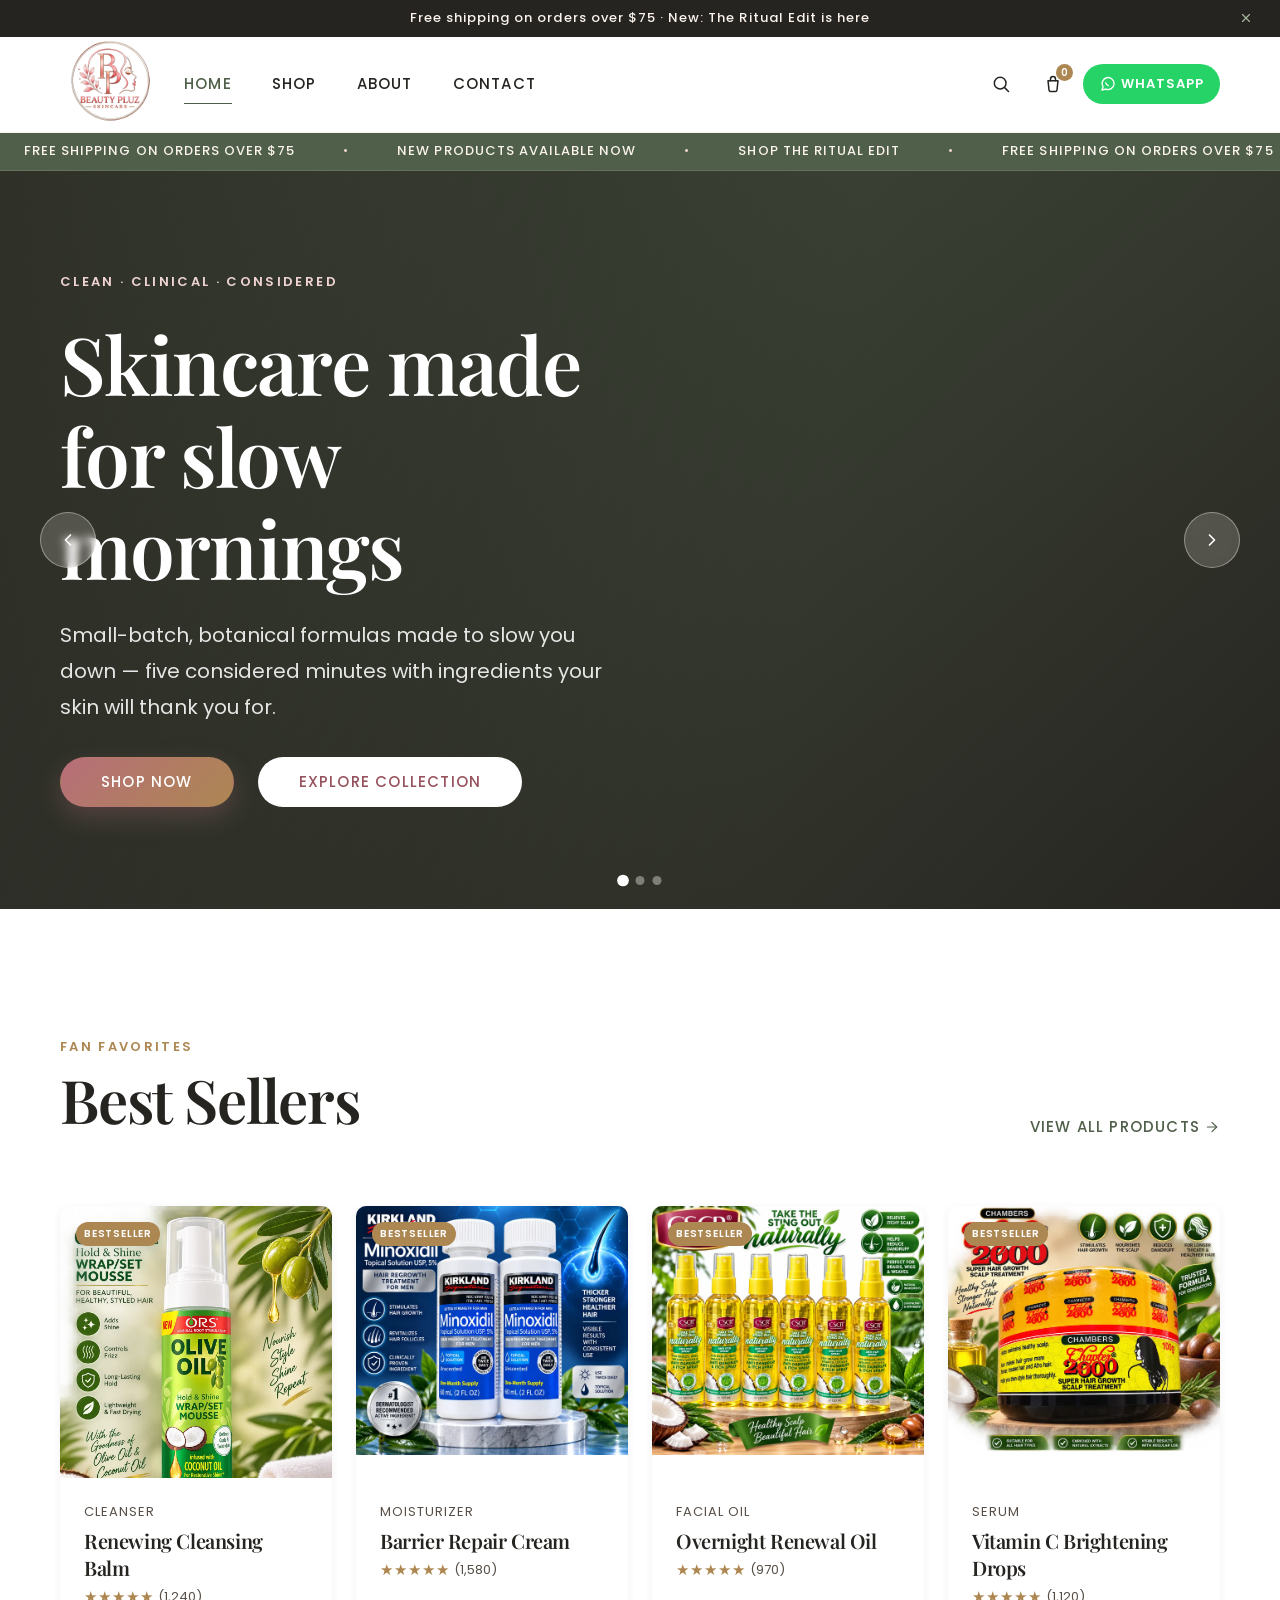
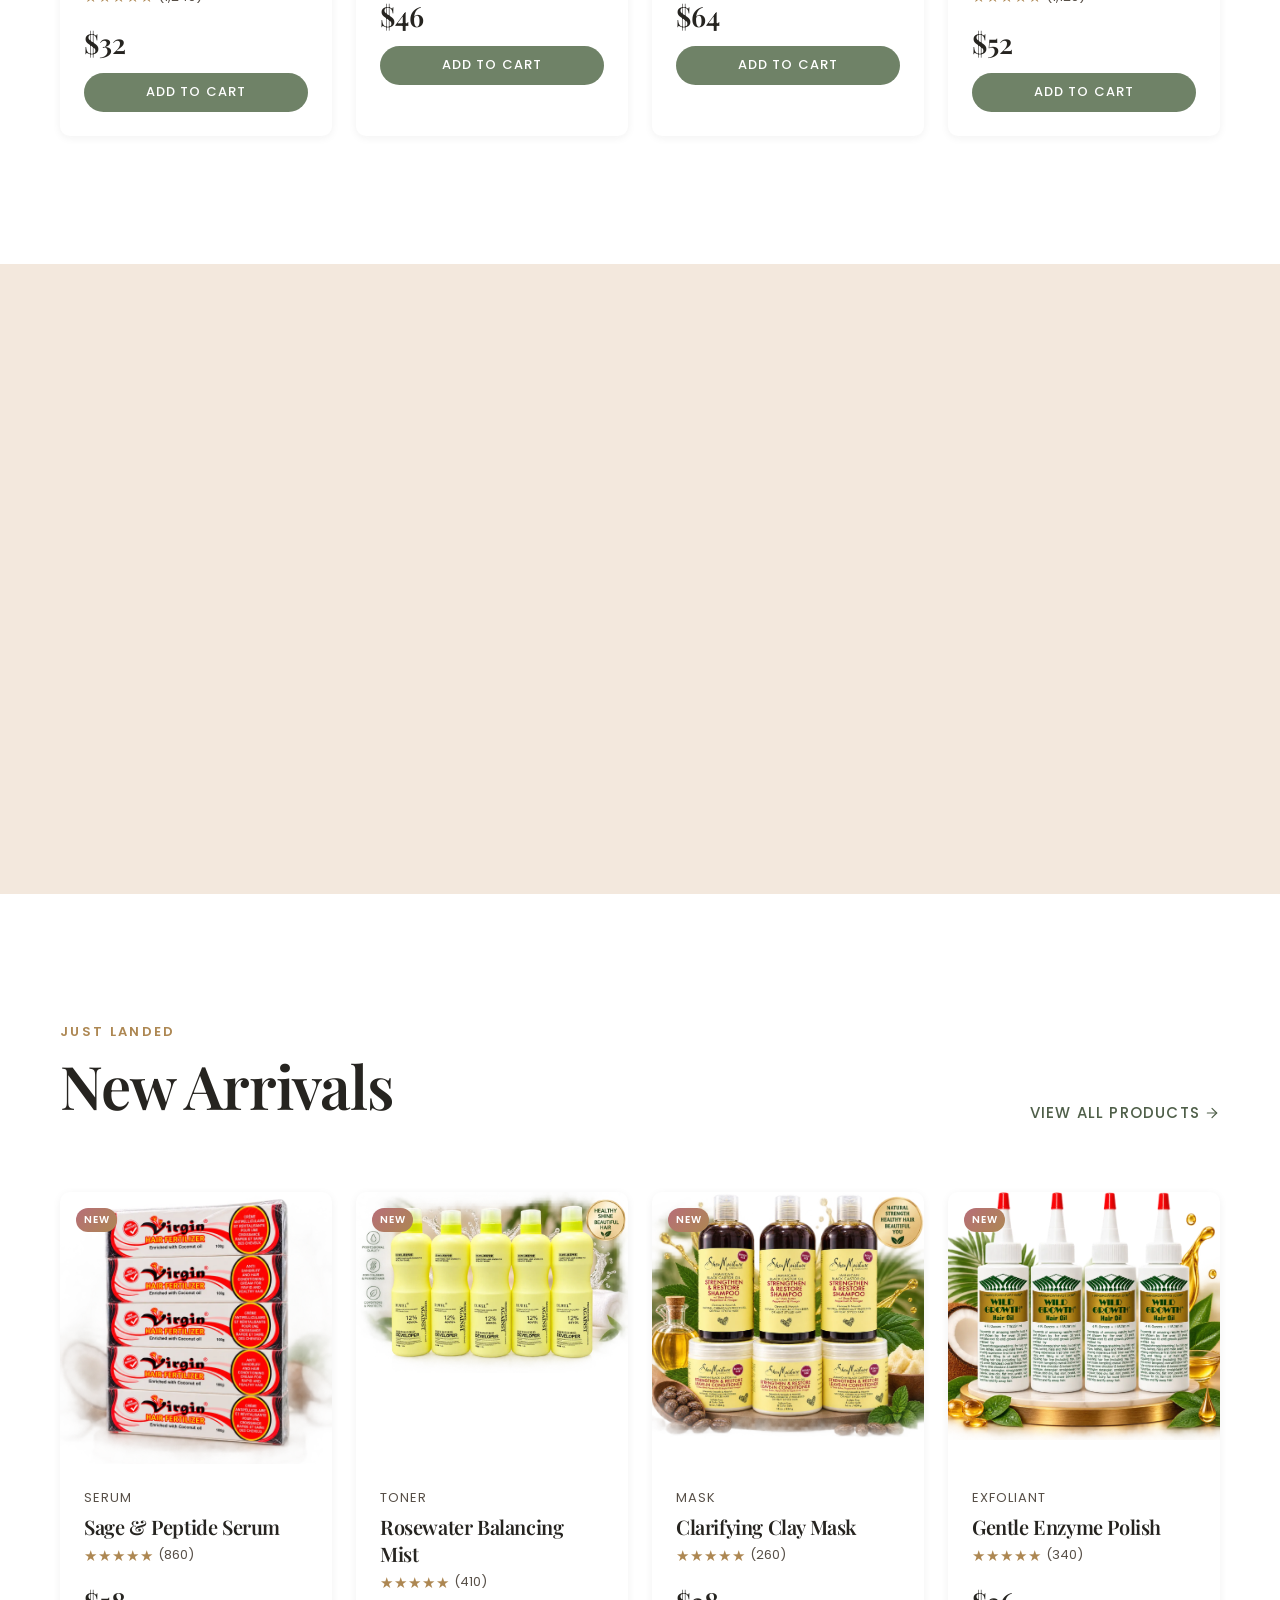
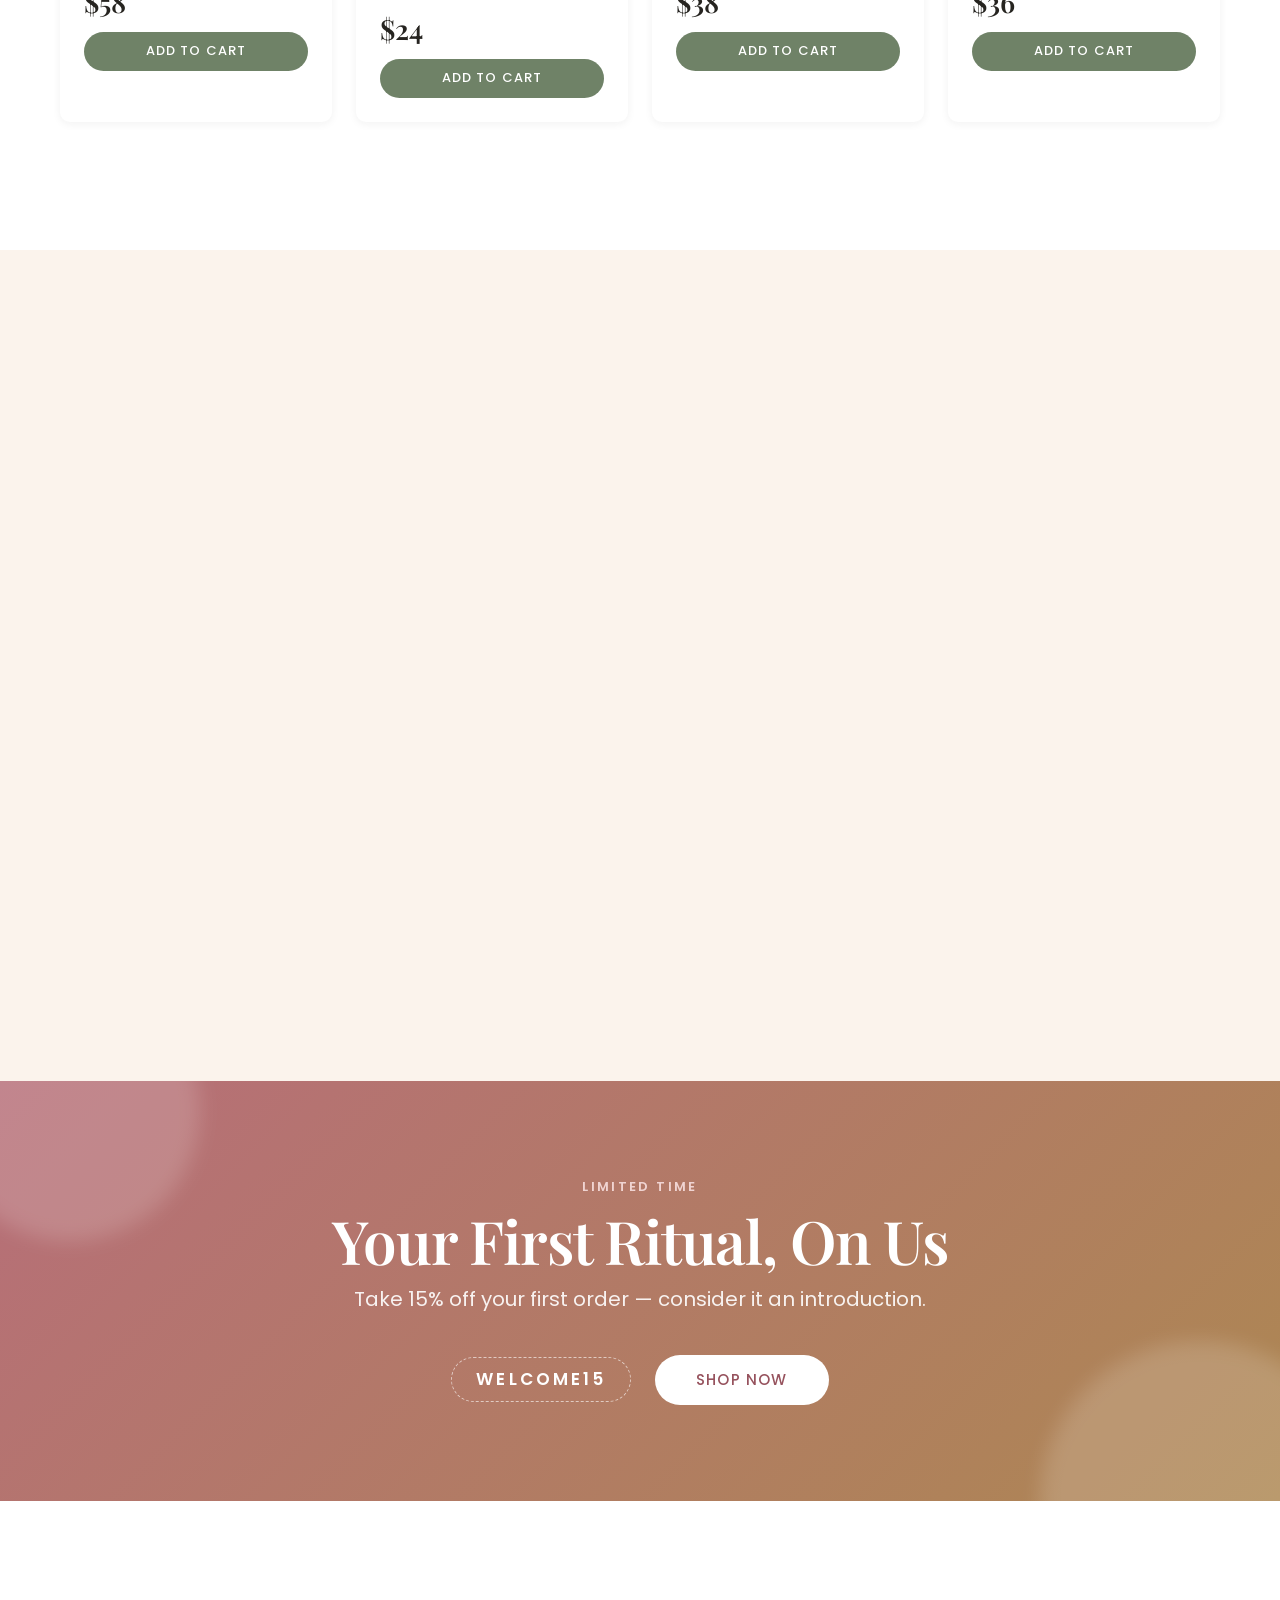
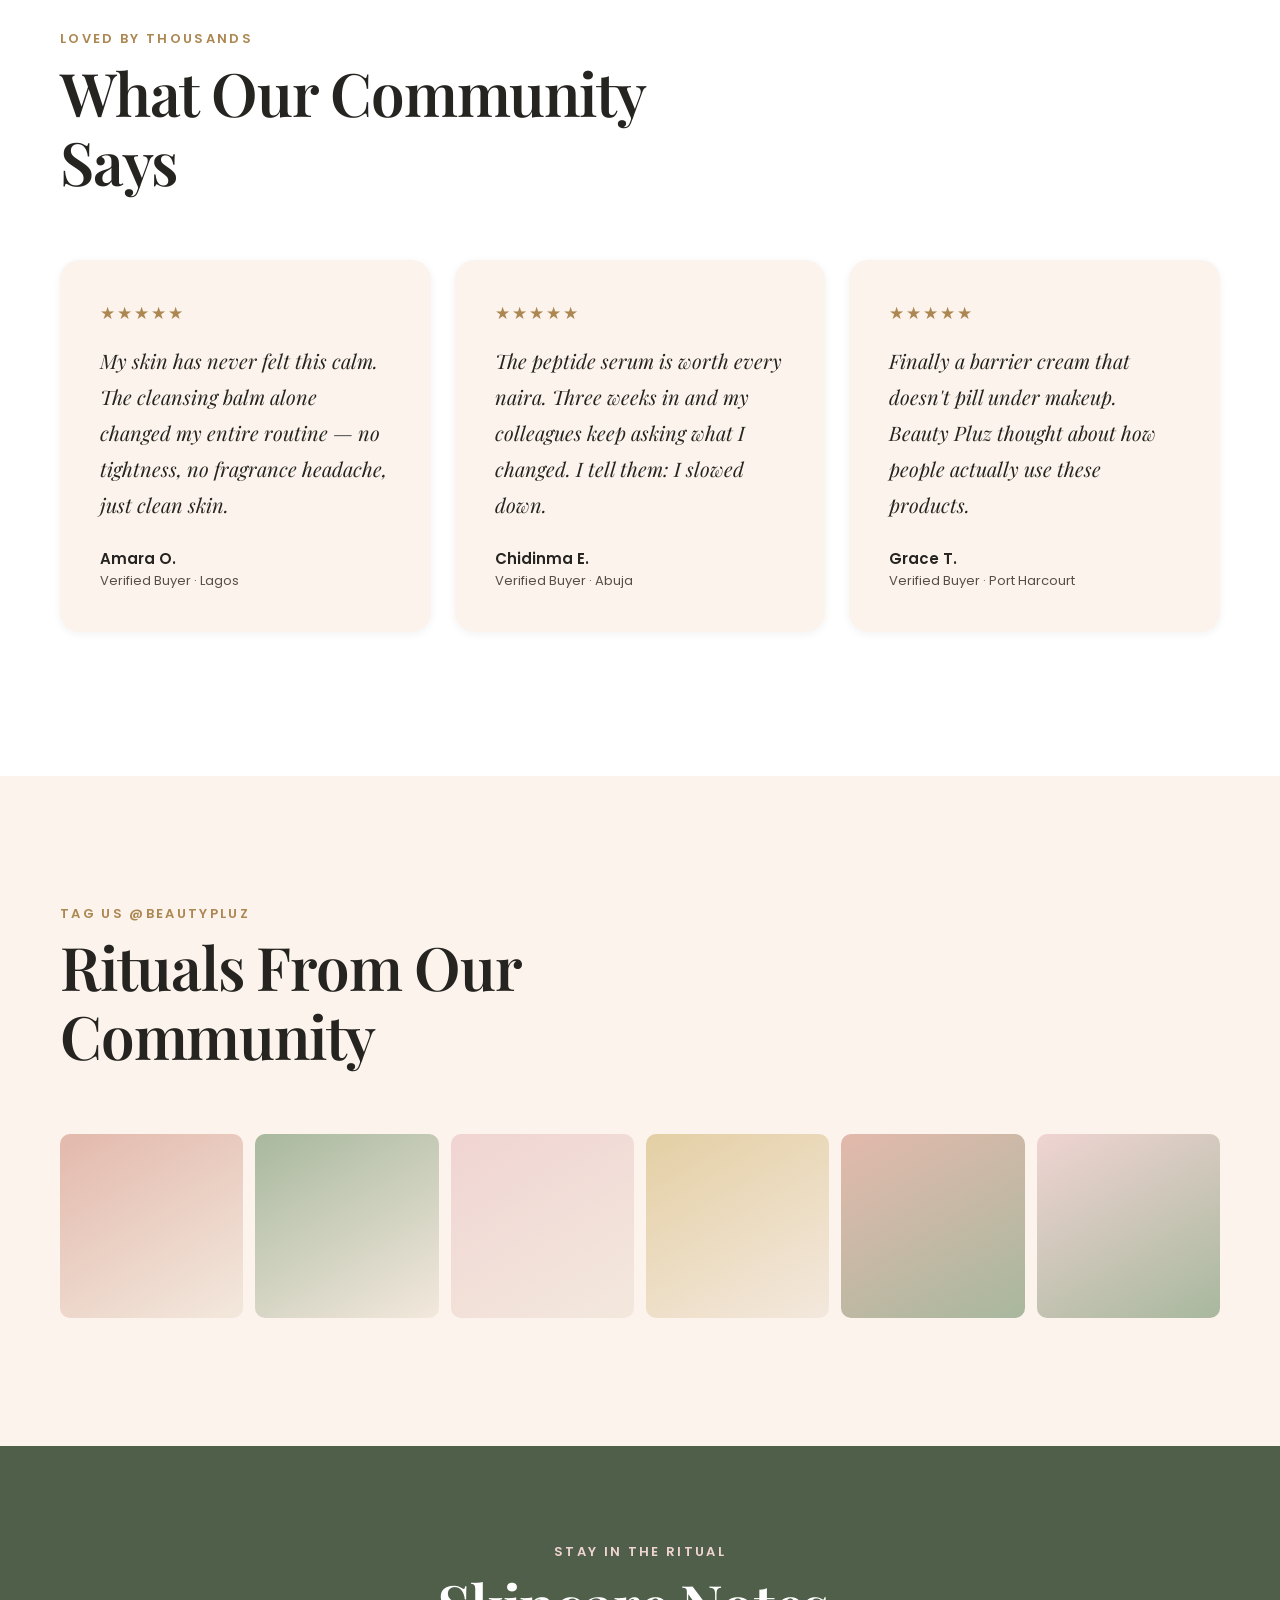
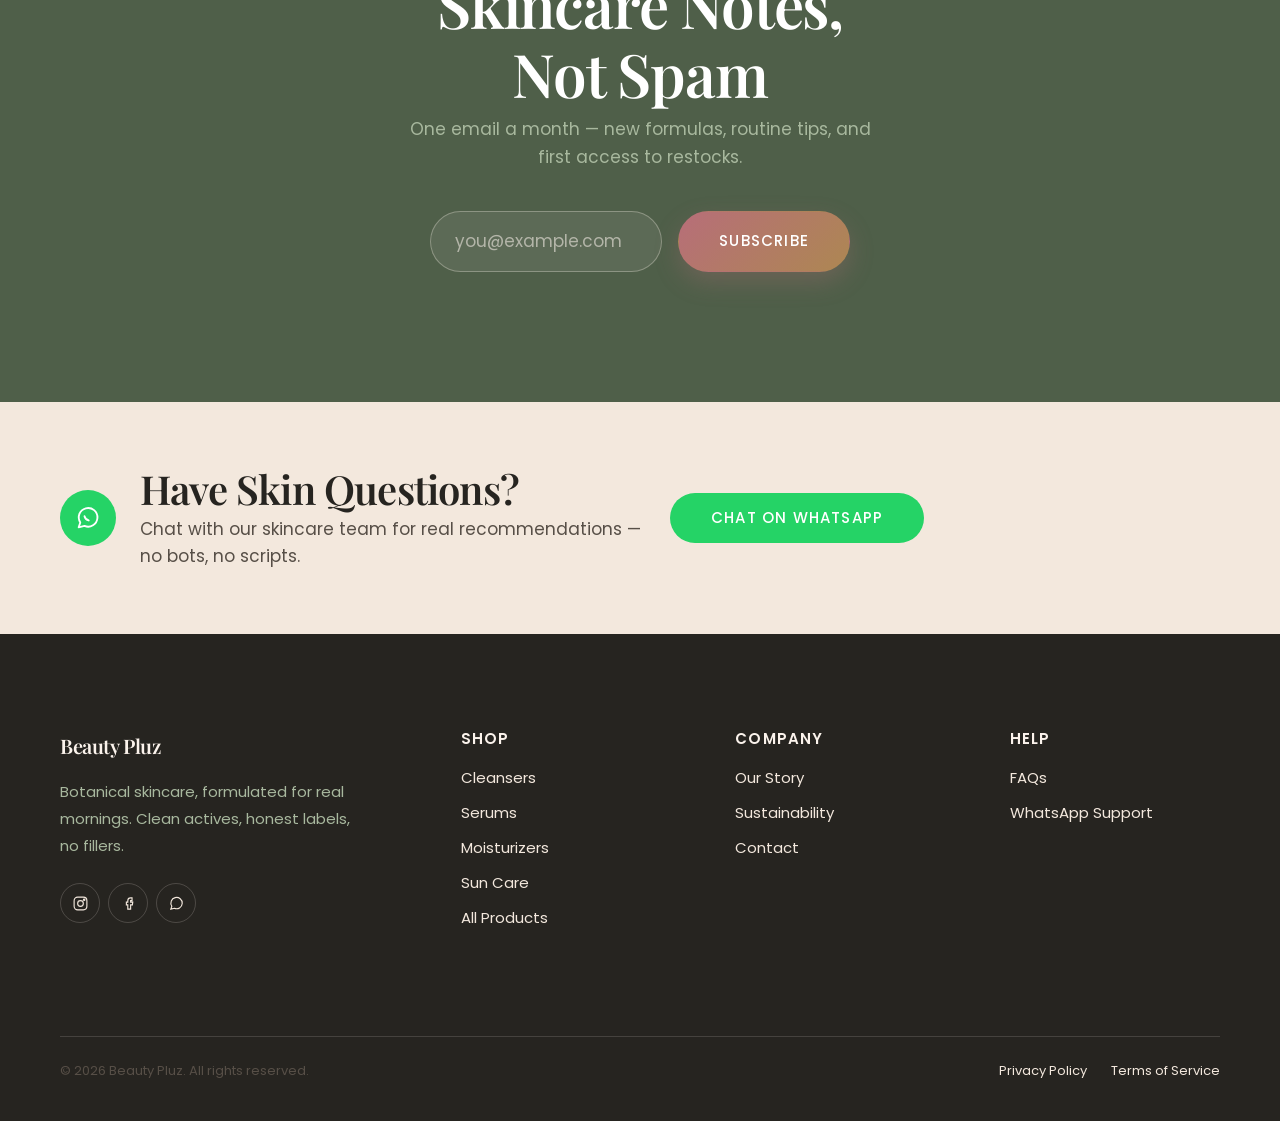
==== index.html @ 76fc4433 "first commit" ====
<!DOCTYPE html>
<html lang="en">
<head>
  <meta charset="UTF-8" />
  <meta name="viewport" content="width=device-width, initial-scale=1.0" />
  <title>Beauty Pluz — Premium Skincare</title>
  <meta name="description" content="Beauty Pluz is a premium skincare brand rooted in botanical science — considered formulas for visible results." />

  <!-- Google Fonts -->
  <link rel="preconnect" href="https://fonts.googleapis.com" />
  <link rel="preconnect" href="https://fonts.gstatic.com" crossorigin />
  <link href="https://fonts.googleapis.com/css2?family=Playfair+Display:wght@400;500;600;700&family=Poppins:wght@300;400;500;600;700&display=swap" rel="stylesheet" />

  <!-- Stylesheets -->
  <link rel="stylesheet" href="css/style.css?v=20260713" />
  <link rel="stylesheet" href="css/responsive.css?v=20260713" />
  <link rel="stylesheet" href="css/animations.css?v=20260713" />
</head>
<body>

  <a class="skip-link" href="#main-content">Skip to content</a>

  <div class="announcement-bar" id="announcement-bar">
    <div class="container announcement-bar__inner">
      <p class="announcement-bar__text">Free shipping on orders over $75 · New: The Ritual Edit is here</p>
      <button type="button" class="announcement-bar__close" aria-label="Dismiss announcement">
        <svg viewBox="0 0 24 24" fill="none" stroke="currentColor" stroke-width="2" stroke-linecap="round" stroke-linejoin="round" aria-hidden="true">
          <line x1="18" y1="6" x2="6" y2="18"></line>
          <line x1="6" y1="6" x2="18" y2="18"></line>
        </svg>
      </button>
    </div>
  </div>

  <header class="site-header">
    <div class="container">
      <img src="images/logo/logo.webp" alt="logo" width="100">

      <nav class="nav-primary" id="primary-nav" aria-label="Primary">
        <ul>
          <li><a href="index.html" aria-current="page">Home</a></li>
          <li><a href="shop.html">Shop</a></li>
          <li><a href="about.html">About</a></li>
          <li><a href="contact.html">Contact</a></li>
        </ul>
      </nav>

      <div class="nav-actions">
        <button class="icon-btn" type="button" id="search-toggle" aria-label="Open search" aria-expanded="false" aria-controls="search-panel">
          <svg viewBox="0 0 24 24" fill="none" stroke="currentColor" stroke-width="1.8" stroke-linecap="round" stroke-linejoin="round" aria-hidden="true">
            <circle cx="11" cy="11" r="7"></circle>
            <line x1="21" y1="21" x2="16.65" y2="16.65"></line>
          </svg>
        </button>

        <a href="cart.html" class="icon-btn cart-btn" aria-label="View cart">
          <svg viewBox="0 0 24 24" fill="none" stroke="currentColor" stroke-width="1.8" stroke-linecap="round" stroke-linejoin="round" aria-hidden="true">
            <path d="M6 8h12l-1.2 11.2a2 2 0 0 1-2 1.8H9.2a2 2 0 0 1-2-1.8L6 8Z"></path>
            <path d="M9 8V6a3 3 0 0 1 6 0v2"></path>
          </svg>
          <span class="cart-badge" data-cart-count hidden>0</span>
        </a>

        <a class="btn-whatsapp" href="https://wa.me/10000000000" target="_blank" rel="noopener noreferrer" aria-label="Chat with us on WhatsApp">
          <svg viewBox="0 0 24 24" fill="none" stroke="currentColor" stroke-width="1.8" stroke-linecap="round" stroke-linejoin="round" aria-hidden="true">
            <path d="M4 20l1.4-4.2A8 8 0 1 1 9 18.8L4 20Z"></path>
            <path d="M9 10.5c.4 1.6 2 3.2 3.6 3.6"></path>
          </svg>
          <span class="btn-whatsapp__label">WhatsApp</span>
        </a>

        <button class="nav-toggle" id="nav-toggle" type="button" aria-label="Open menu" aria-expanded="false" aria-controls="primary-nav">
          <span class="nav-toggle-bar"></span>
          <span class="nav-toggle-bar"></span>
          <span class="nav-toggle-bar"></span>
        </button>
      </div>

    </div>

    <div class="search-panel" id="search-panel">
      <form class="search-panel__form" action="shop.html" method="get" role="search">
        <label for="search-input" class="visually-hidden">Search products</label>
        <input type="search" id="search-input" name="q" placeholder="Search cleansers, serums, moisturizers…" autocomplete="off" />
        <button type="submit" class="icon-btn" aria-label="Submit search">
          <svg viewBox="0 0 24 24" fill="none" stroke="currentColor" stroke-width="1.8" stroke-linecap="round" stroke-linejoin="round" aria-hidden="true">
            <line x1="5" y1="12" x2="19" y2="12"></line>
            <polyline points="12 5 19 12 12 19"></polyline>
          </svg>
        </button>
      </form>
    </div>
  </header>

  <div class="nav-overlay"></div>

  <div class="promo-ticker" aria-label="Promotions">
    <div class="promo-ticker__track" data-ticker-track>
      <!-- Rendered by js/promo-ticker.js from the TICKER_ITEMS array,
           edited in that one file. -->
    </div>
  </div>

  <main id="main-content">

    <!-- ===================== HERO CAROUSEL ===================== -->
    <!-- Slide content lives in js/hero-carousel.js (see the SLIDES
         array there) — this markup is just the shell: an empty
         track, arrow buttons, and a dots container, all populated
         and wired up by that script. -->
    <section
      class="hero-carousel"
      id="hero-carousel"
      data-hero-carousel
      aria-roledescription="carousel"
      aria-label="Featured Beauty Pluz collections"
    >
      <div class="hero-carousel__track" data-carousel-track></div>

      <button
        type="button"
        class="hero-carousel__arrow hero-carousel__arrow--prev"
        data-carousel-prev
        aria-label="Previous slide"
      >
        <svg viewBox="0 0 24 24" fill="none" stroke="currentColor" stroke-width="2" stroke-linecap="round" stroke-linejoin="round" aria-hidden="true">
          <polyline points="15 18 9 12 15 6"></polyline>
        </svg>
      </button>

      <button
        type="button"
        class="hero-carousel__arrow hero-carousel__arrow--next"
        data-carousel-next
        aria-label="Next slide"
      >
        <svg viewBox="0 0 24 24" fill="none" stroke="currentColor" stroke-width="2" stroke-linecap="round" stroke-linejoin="round" aria-hidden="true">
          <polyline points="9 18 15 12 9 6"></polyline>
        </svg>
      </button>

      <div class="hero-carousel__dots" data-carousel-dots aria-label="Slide navigation"></div>
    </section>
    <!-- ================= /HERO CAROUSEL ================= -->

    <!-- ================ FEATURED CATEGORIES ================ -->
    <!-- <section class="section categories" aria-labelledby="categories-heading">
      <div class="container">
        <div class="section-head reveal">
          <span class="eyebrow">Shop by Concern</span>
          <h2 id="categories-heading">Find Your Ritual</h2>
          <p class="section-head__text">Four essentials, one considered routine — start wherever your skin needs you most.</p>
        </div>

        <div class="category-grid reveal-stagger">
          <a class="category-card" href="shop.html?category=cleanser">
            <span class="category-card__icon" aria-hidden="true">
              <svg viewBox="0 0 24 24" fill="none" stroke="currentColor" stroke-width="1.6" stroke-linecap="round" stroke-linejoin="round">
                <path d="M6 9h12v10a2 2 0 0 1-2 2H8a2 2 0 0 1-2-2V9Z"></path>
                <path d="M6 9V7a2 2 0 0 1 2-2h8a2 2 0 0 1 2 2v2"></path>
                <path d="M9 5V3h6v2"></path>
              </svg>
            </span>
            <h3>Cleansers</h3>
            <p>Gentle balm-to-milk formulas that respect your barrier.</p>
          </a>

          <a class="category-card" href="shop.html?category=serum">
            <span class="category-card__icon" aria-hidden="true">
              <svg viewBox="0 0 24 24" fill="none" stroke="currentColor" stroke-width="1.6" stroke-linecap="round" stroke-linejoin="round">
                <path d="M10 2h4v3.5l1.5 2V21a1 1 0 0 1-1 1h-5a1 1 0 0 1-1-1V7.5L10 5.5V2Z"></path>
                <path d="M9 12h6"></path>
              </svg>
            </span>
            <h3>Serums</h3>
            <p>Concentrated actives that target concerns with precision.</p>
          </a>

          <a class="category-card" href="shop.html?category=moisturizer">
            <span class="category-card__icon" aria-hidden="true">
              <svg viewBox="0 0 24 24" fill="none" stroke="currentColor" stroke-width="1.6" stroke-linecap="round" stroke-linejoin="round">
                <path d="M5 10a7 7 0 0 1 14 0v8a2 2 0 0 1-2 2H7a2 2 0 0 1-2-2v-8Z"></path>
                <path d="M5 10h14"></path>
              </svg>
            </span>
            <h3>Moisturizers</h3>
            <p>Barrier-first creams that lock in every step before them.</p>
          </a>

          <a class="category-card" href="shop.html?category=spf">
            <span class="category-card__icon" aria-hidden="true">
              <svg viewBox="0 0 24 24" fill="none" stroke="currentColor" stroke-width="1.6" stroke-linecap="round" stroke-linejoin="round">
                <circle cx="12" cy="12" r="4.5"></circle>
                <path d="M12 2.5v2M12 19.5v2M4.2 4.2l1.4 1.4M18.4 18.4l1.4 1.4M2.5 12h2M19.5 12h2M4.2 19.8l1.4-1.4M18.4 5.6l1.4-1.4"></path>
              </svg>
            </span>
            <h3>Sun Care</h3>
            <p>Weightless mineral protection for everyday wear.</p>
          </a>
        </div>
      </div>
    </section> -->

    <!-- ================ BEST SELLERS ================ -->
    <section class="section section--surface bestsellers" aria-labelledby="bestsellers-heading">
      <div class="container">
        <div class="section-head section-head--split reveal">
          <div>
            <span class="eyebrow">Fan Favorites</span>
            <h2 id="bestsellers-heading">Best Sellers</h2>
          </div>
          <a href="shop.html" class="link-arrow">View All Products
            <svg viewBox="0 0 24 24" fill="none" stroke="currentColor" stroke-width="1.8" stroke-linecap="round" stroke-linejoin="round" aria-hidden="true"><line x1="5" y1="12" x2="19" y2="12"></line><polyline points="12 5 19 12 12 19"></polyline></svg>
          </a>
        </div>

        <div class="product-grid reveal-stagger">

          <article class="product-card card" data-product-id="sp-001">
            <div class="product-card__media product-card__media--balm">
              <span class="product-card__badge product-card__badge--bestseller">Bestseller</span>
              <!-- <span class="product-card__icon" aria-hidden="true">
                <svg viewBox="0 0 24 24" fill="none" stroke="currentColor" stroke-width="1.4" stroke-linecap="round" stroke-linejoin="round">
                  <path d="M6 9h12v10a2 2 0 0 1-2 2H8a2 2 0 0 1-2-2V9Z"></path>
                  <path d="M6 9V7a2 2 0 0 1 2-2h8a2 2 0 0 1 2 2v2"></path>
                  <path d="M9 5V3h6v2"></path>
                </svg>
              </span> -->
              <img src="images/products/skincare-product-5.webp" alt="">
            </div>
            <div class="product-card__body">
              <p class="product-card__category">Cleanser</p>
              <h3 class="product-card__name">Renewing Cleansing Balm</h3>
              <div class="product-card__rating" aria-label="Rated 4.8 out of 5 from 1,240 reviews">
                <span aria-hidden="true">★★★★★</span>
                <span class="product-card__reviews">(1,240)</span>
              </div>
              <div class="product-card__footer">
                <span class="product-card__price">$32</span>
                <button type="button" class="btn btn--primary btn--sm" data-add-to-cart>Add to Cart</button>
              </div>
            </div>
          </article>

          <article class="product-card card" data-product-id="sp-003">
            <div class="product-card__media product-card__media--cream">
              <span class="product-card__badge product-card__badge--bestseller">Bestseller</span>
              <!-- <span class="product-card__icon" aria-hidden="true">
                <svg viewBox="0 0 24 24" fill="none" stroke="currentColor" stroke-width="1.4" stroke-linecap="round" stroke-linejoin="round">
                  <path d="M5 10a7 7 0 0 1 14 0v8a2 2 0 0 1-2 2H7a2 2 0 0 1-2-2v-8Z"></path>
                  <path d="M5 10h14"></path>
                </svg>
              </span> -->
              <img src="images/products/skincare-product-6.webp" alt="">
            </div>
            <div class="product-card__body">
              <p class="product-card__category">Moisturizer</p>
              <h3 class="product-card__name">Barrier Repair Cream</h3>
              <div class="product-card__rating" aria-label="Rated 4.7 out of 5 from 1,580 reviews">
                <span aria-hidden="true">★★★★★</span>
                <span class="product-card__reviews">(1,580)</span>
              </div>
              <div class="product-card__footer">
                <span class="product-card__price">$46</span>
                <button type="button" class="btn btn--primary btn--sm" data-add-to-cart>Add to Cart</button>
              </div>
            </div>
          </article>

          <article class="product-card card" data-product-id="sp-005">
            <div class="product-card__media product-card__media--oil">
              <span class="product-card__badge product-card__badge--bestseller">Bestseller</span>
              <!-- <span class="product-card__icon" aria-hidden="true">
                <svg viewBox="0 0 24 24" fill="none" stroke="currentColor" stroke-width="1.4" stroke-linecap="round" stroke-linejoin="round">
                  <path d="M12 3s6 7.5 6 12a6 6 0 0 1-12 0c0-4.5 6-12 6-12Z"></path>
                </svg>
              </span> -->
              <img src="images/products/skincare-product-7.webp" alt="">
            </div>
            <div class="product-card__body">
              <p class="product-card__category">Facial Oil</p>
              <h3 class="product-card__name">Overnight Renewal Oil</h3>
              <div class="product-card__rating" aria-label="Rated 4.9 out of 5 from 970 reviews">
                <span aria-hidden="true">★★★★★</span>
                <span class="product-card__reviews">(970)</span>
              </div>
              <div class="product-card__footer">
                <span class="product-card__price">$64</span>
                <button type="button" class="btn btn--primary btn--sm" data-add-to-cart>Add to Cart</button>
              </div>
            </div>
          </article>

          <article class="product-card card" data-product-id="sp-007">
            <div class="product-card__media product-card__media--serum">
              <span class="product-card__badge product-card__badge--bestseller">Bestseller</span>
              <!-- <span class="product-card__icon" aria-hidden="true">
                <svg viewBox="0 0 24 24" fill="none" stroke="currentColor" stroke-width="1.4" stroke-linecap="round" stroke-linejoin="round">
                  <path d="M10 2h4v3.5l1.5 2V21a1 1 0 0 1-1 1h-5a1 1 0 0 1-1-1V7.5L10 5.5V2Z"></path>
                  <path d="M9 12h6"></path>
                </svg>
              </span> -->
              <img src="images/products/skincare-product-8.webp" alt="">
            </div>
            <div class="product-card__body">
              <p class="product-card__category">Serum</p>
              <h3 class="product-card__name">Vitamin C Brightening Drops</h3>
              <div class="product-card__rating" aria-label="Rated 4.8 out of 5 from 1,120 reviews">
                <span aria-hidden="true">★★★★★</span>
                <span class="product-card__reviews">(1,120)</span>
              </div>
              <div class="product-card__footer">
                <span class="product-card__price">$52</span>
                <button type="button" class="btn btn--primary btn--sm" data-add-to-cart>Add to Cart</button>
              </div>
            </div>
          </article>

        </div>
      </div>
    </section>

    <!-- ================ WHY CHOOSE BEAUTY PLUZ ================ -->
    <section class="section section--band why-choose" aria-labelledby="why-choose-heading">
      <div class="container">
        <div class="section-head reveal">
          <span class="eyebrow">Our Standard</span>
          <h2 id="why-choose-heading">Why Choose Beauty Pluz</h2>
        </div>

        <div class="why-choose__grid reveal-stagger">
          <div class="why-choose__item">
            <span class="why-choose__icon" aria-hidden="true">
              <svg viewBox="0 0 24 24" fill="none" stroke="currentColor" stroke-width="1.6" stroke-linecap="round" stroke-linejoin="round">
                <path d="M12 3 4 6v6c0 4.6 3.2 8.4 8 9 4.8-.6 8-4.4 8-9V6l-8-3Z"></path>
                <path d="m9 12 2 2 4-4"></path>
              </svg>
            </span>
            <h3>Clinically Tested</h3>
            <p>Every formula is dermatologist-reviewed before it reaches you.</p>
          </div>

          <div class="why-choose__item">
            <span class="why-choose__icon" aria-hidden="true">
              <svg viewBox="0 0 24 24" fill="none" stroke="currentColor" stroke-width="1.6" stroke-linecap="round" stroke-linejoin="round">
                <path d="M12 21s-7.5-4.7-10-9.2C.4 8.4 2 5 5.5 5c2 0 3.4 1 4.5 2.4C11.1 6 12.5 5 14.5 5 18 5 19.6 8.4 22 11.8 19.5 16.3 12 21 12 21Z"></path>
              </svg>
            </span>
            <h3>Cruelty-Free</h3>
            <p>Never tested on animals, at any stage of formulation.</p>
          </div>

          <div class="why-choose__item">
            <span class="why-choose__icon" aria-hidden="true">
              <svg viewBox="0 0 24 24" fill="none" stroke="currentColor" stroke-width="1.6" stroke-linecap="round" stroke-linejoin="round">
                <path d="M4 20c8 0 14-5 15-15C10 6 5 11 4 20Z"></path>
                <path d="M8 16c2.5-2.5 5-5 9-8"></path>
              </svg>
            </span>
            <h3>Botanical Actives</h3>
            <p>Plant-derived ingredients sourced for potency, not padding.</p>
          </div>

          <div class="why-choose__item">
            <span class="why-choose__icon" aria-hidden="true">
              <svg viewBox="0 0 24 24" fill="none" stroke="currentColor" stroke-width="1.6" stroke-linecap="round" stroke-linejoin="round">
                <path d="M7 7 4 10l3 3M17 17l3-3-3-3M4 10h11a4 4 0 0 1 4 4v1M20 14H9a4 4 0 0 1-4-4v-1"></path>
              </svg>
            </span>
            <h3>Sustainably Packaged</h3>
            <p>Refillable glass and recycled cartons, always.</p>
          </div>
        </div>
      </div>
    </section>

    <!-- ================ NEW ARRIVALS ================ -->
    <section class="section section--surface new-arrivals" aria-labelledby="new-arrivals-heading">
      <div class="container">
        <div class="section-head section-head--split reveal">
          <div>
            <span class="eyebrow">Just Landed</span>
            <h2 id="new-arrivals-heading">New Arrivals</h2>
          </div>
          <a href="shop.html" class="link-arrow">View All Products
            <svg viewBox="0 0 24 24" fill="none" stroke="currentColor" stroke-width="1.8" stroke-linecap="round" stroke-linejoin="round" aria-hidden="true"><line x1="5" y1="12" x2="19" y2="12"></line><polyline points="12 5 19 12 12 19"></polyline></svg>
          </a>
        </div>

        <div class="product-grid reveal-stagger">

          <article class="product-card card" data-product-id="sp-002">
            <div class="product-card__media product-card__media--serum">
              <span class="product-card__badge product-card__badge--new">New</span>
              <!-- <span class="product-card__icon" aria-hidden="true">
                <svg viewBox="0 0 24 24" fill="none" stroke="currentColor" stroke-width="1.4" stroke-linecap="round" stroke-linejoin="round">
                  <path d="M10 2h4v3.5l1.5 2V21a1 1 0 0 1-1 1h-5a1 1 0 0 1-1-1V7.5L10 5.5V2Z"></path>
                  <path d="M9 12h6"></path>
                </svg>
              </span> -->
              <img src="images/products/skincare-product-1.webp" alt="">
            </div>
            <div class="product-card__body">
              <p class="product-card__category">Serum</p>
              <h3 class="product-card__name">Sage &amp; Peptide Serum</h3>
              <div class="product-card__rating" aria-label="Rated 4.9 out of 5 from 860 reviews">
                <span aria-hidden="true">★★★★★</span>
                <span class="product-card__reviews">(860)</span>
              </div>
              <div class="product-card__footer">
                <span class="product-card__price">$58</span>
                <button type="button" class="btn btn--primary btn--sm" data-add-to-cart>Add to Cart</button>
              </div>
            </div>
          </article>

          <article class="product-card card" data-product-id="sp-004">
            <div class="product-card__media product-card__media--mist">
              <span class="product-card__badge product-card__badge--new">New</span>
              <!-- <span class="product-card__icon" aria-hidden="true">
                <svg viewBox="0 0 24 24" fill="none" stroke="currentColor" stroke-width="1.4" stroke-linecap="round" stroke-linejoin="round">
                  <path d="M9 3h4v3h1a2 2 0 0 1 2 2v11a2 2 0 0 1-2 2H8a2 2 0 0 1-2-2V8a2 2 0 0 1 2-2h1V3Z"></path>
                  <path d="M16 7l3-1M17 9h3M16 11l3 1"></path>
                </svg>
              </span> -->
              <img src="images/products/skincare-product-2.webp" alt="">
            </div>
            <div class="product-card__body">
              <p class="product-card__category">Toner</p>
              <h3 class="product-card__name">Rosewater Balancing Mist</h3>
              <div class="product-card__rating" aria-label="Rated 4.6 out of 5 from 410 reviews">
                <span aria-hidden="true">★★★★★</span>
                <span class="product-card__reviews">(410)</span>
              </div>
              <div class="product-card__footer">
                <span class="product-card__price">$24</span>
                <button type="button" class="btn btn--primary btn--sm" data-add-to-cart>Add to Cart</button>
              </div>
            </div>
          </article>

          <article class="product-card card" data-product-id="sp-006">
            <div class="product-card__media product-card__media--mask">
              <span class="product-card__badge product-card__badge--new">New</span>
              <!-- <span class="product-card__icon" aria-hidden="true">
                <svg viewBox="0 0 24 24" fill="none" stroke="currentColor" stroke-width="1.4" stroke-linecap="round" stroke-linejoin="round">
                  <path d="M4 11a8 8 0 0 1 16 0c0 4-3 9-8 9s-8-5-8-9Z"></path>
                  <path d="M8 11h8"></path>
                </svg>
              </span> -->
              <img src="images/products/skincare-product-4.webp" alt="">
            </div>
            <div class="product-card__body">
              <p class="product-card__category">Mask</p>
              <h3 class="product-card__name">Clarifying Clay Mask</h3>
              <div class="product-card__rating" aria-label="Rated 4.5 out of 5 from 260 reviews">
                <span aria-hidden="true">★★★★★</span>
                <span class="product-card__reviews">(260)</span>
              </div>
              <div class="product-card__footer">
                <span class="product-card__price">$38</span>
                <button type="button" class="btn btn--primary btn--sm" data-add-to-cart>Add to Cart</button>
              </div>
            </div>
          </article>

          <article class="product-card card" data-product-id="sp-008">
            <div class="product-card__media product-card__media--balm">
              <span class="product-card__badge product-card__badge--new">New</span>
              <!-- <span class="product-card__icon" aria-hidden="true">
                <svg viewBox="0 0 24 24" fill="none" stroke="currentColor" stroke-width="1.4" stroke-linecap="round" stroke-linejoin="round">
                  <path d="M6 9h12v10a2 2 0 0 1-2 2H8a2 2 0 0 1-2-2V9Z"></path>
                  <path d="M6 9V7a2 2 0 0 1 2-2h8a2 2 0 0 1 2 2v2"></path>
                  <path d="M9 5V3h6v2"></path>
                </svg>
              </span> -->
              <img src="images/products/skincare-product-3.webp" alt="">
            </div>
            <div class="product-card__body">
              <p class="product-card__category">Exfoliant</p>
              <h3 class="product-card__name">Gentle Enzyme Polish</h3>
              <div class="product-card__rating" aria-label="Rated 4.7 out of 5 from 340 reviews">
                <span aria-hidden="true">★★★★★</span>
                <span class="product-card__reviews">(340)</span>
              </div>
              <div class="product-card__footer">
                <span class="product-card__price">$36</span>
                <button type="button" class="btn btn--primary btn--sm" data-add-to-cart>Add to Cart</button>
              </div>
            </div>
          </article>

        </div>
      </div>
    </section>

    <!-- ================ ABOUT PREVIEW ================ -->
    <section class="section about-preview" aria-labelledby="about-preview-heading">
      <div class="container about-preview__inner">
        <div class="about-preview__media reveal">
          <div class="about-preview__image" role="img" aria-label="Founder hand-blending a Beauty Pluz botanical formula">
            <!-- <div class="zoom-layer" aria-hidden="true"></div> -->
             <img src="images/products/skincare-products.webp" alt="">
          </div>
        </div>
        <div class="about-preview__content reveal">
          <span class="eyebrow">Our Story</span>
          <h2 id="about-preview-heading">Rooted in Botanical Science, Made for Real Mornings</h2>
          <p>
            Beauty Pluz began with a simple frustration: skincare that promised the earth
            but read like a chemistry set. We formulate with a shorter, more honest list —
            botanical actives at clinical strength, nothing there to pad a label.
          </p>
          <blockquote class="about-preview__quote">"Slower formulas. Faster results. That's the whole idea."</blockquote>
          <a href="about.html" class="btn btn--secondary">Read Our Story</a>
        </div>
      </div>
    </section>

    <!-- ================ PROMOTIONAL BANNER ================ -->
    <section class="promo-banner" aria-labelledby="promo-banner-heading">
      <div class="promo-banner__shape promo-banner__shape--one" aria-hidden="true"></div>
      <div class="promo-banner__shape promo-banner__shape--two" aria-hidden="true"></div>
      <div class="container promo-banner__inner reveal">
        <span class="eyebrow eyebrow--on-dark">Limited Time</span>
        <h2 id="promo-banner-heading">Your First Ritual, On Us</h2>
        <p>Take 15% off your first order — consider it an introduction.</p>
        <div class="promo-banner__actions">
          <code class="promo-banner__code">WELCOME15</code>
          <a href="shop.html" class="btn btn--light">Shop Now</a>
        </div>
      </div>
    </section>

    <!-- ================ TESTIMONIALS ================ -->
    <section class="section section--surface testimonials" aria-labelledby="testimonials-heading">
      <div class="container">
        <div class="section-head reveal">
          <span class="eyebrow">Loved By Thousands</span>
          <h2 id="testimonials-heading">What Our Community Says</h2>
        </div>

        <div class="testimonial-track reveal-stagger">
          <figure class="testimonial-card">
            <div class="testimonial-card__rating" aria-hidden="true">★★★★★</div>
            <blockquote>My skin has never felt this calm. The cleansing balm alone changed my entire routine — no tightness, no fragrance headache, just clean skin.</blockquote>
            <figcaption>
              <span class="testimonial-card__name">Amara O.</span>
              <span class="testimonial-card__meta">Verified Buyer · Lagos</span>
            </figcaption>
          </figure>

          <figure class="testimonial-card">
            <div class="testimonial-card__rating" aria-hidden="true">★★★★★</div>
            <blockquote>The peptide serum is worth every naira. Three weeks in and my colleagues keep asking what I changed. I tell them: I slowed down.</blockquote>
            <figcaption>
              <span class="testimonial-card__name">Chidinma E.</span>
              <span class="testimonial-card__meta">Verified Buyer · Abuja</span>
            </figcaption>
          </figure>

          <figure class="testimonial-card">
            <div class="testimonial-card__rating" aria-hidden="true">★★★★★</div>
            <blockquote>Finally a barrier cream that doesn't pill under makeup. Beauty Pluz thought about how people actually use these products.</blockquote>
            <figcaption>
              <span class="testimonial-card__name">Grace T.</span>
              <span class="testimonial-card__meta">Verified Buyer · Port Harcourt</span>
            </figcaption>
          </figure>
        </div>
      </div>
    </section>

    <!-- ================ INSTAGRAM GALLERY ================ -->
    <section class="section instagram-gallery" aria-labelledby="instagram-heading">
      <div class="container">
        <div class="section-head reveal">
          <span class="eyebrow">Tag Us @beautypluz</span>
          <h2 id="instagram-heading">Rituals From Our Community</h2>
        </div>

        <div class="instagram-grid reveal-stagger">
          <a class="instagram-tile" href="https://instagram.com/beautypluz" target="_blank" rel="noopener noreferrer">
            <span class="instagram-tile__media zoom-layer" style="--tile-bg: linear-gradient(150deg, var(--clr-blush) 0%, var(--clr-ivory-deep) 100%);" aria-hidden="true"></span>
            <span class="instagram-tile__icon" aria-hidden="true"><svg viewBox="0 0 24 24" fill="none" stroke="currentColor" stroke-width="1.6"><rect x="3" y="3" width="18" height="18" rx="5"></rect><circle cx="12" cy="12" r="4"></circle><circle cx="17.2" cy="6.8" r="1"></circle></svg></span>
          </a>
          <a class="instagram-tile" href="https://instagram.com/beautypluz" target="_blank" rel="noopener noreferrer">
            <span class="instagram-tile__media zoom-layer" style="--tile-bg: linear-gradient(150deg, var(--clr-sage-light) 0%, var(--clr-ivory-deep) 100%);" aria-hidden="true"></span>
            <span class="instagram-tile__icon" aria-hidden="true"><svg viewBox="0 0 24 24" fill="none" stroke="currentColor" stroke-width="1.6"><rect x="3" y="3" width="18" height="18" rx="5"></rect><circle cx="12" cy="12" r="4"></circle><circle cx="17.2" cy="6.8" r="1"></circle></svg></span>
          </a>
          <a class="instagram-tile" href="https://instagram.com/beautypluz" target="_blank" rel="noopener noreferrer">
            <span class="instagram-tile__media zoom-layer" style="--tile-bg: linear-gradient(150deg, var(--clr-rose-gold-light) 0%, var(--clr-ivory-deep) 100%);" aria-hidden="true"></span>
            <span class="instagram-tile__icon" aria-hidden="true"><svg viewBox="0 0 24 24" fill="none" stroke="currentColor" stroke-width="1.6"><rect x="3" y="3" width="18" height="18" rx="5"></rect><circle cx="12" cy="12" r="4"></circle><circle cx="17.2" cy="6.8" r="1"></circle></svg></span>
          </a>
          <a class="instagram-tile" href="https://instagram.com/beautypluz" target="_blank" rel="noopener noreferrer">
            <span class="instagram-tile__media zoom-layer" style="--tile-bg: linear-gradient(150deg, var(--clr-gold-light) 0%, var(--clr-ivory-deep) 100%);" aria-hidden="true"></span>
            <span class="instagram-tile__icon" aria-hidden="true"><svg viewBox="0 0 24 24" fill="none" stroke="currentColor" stroke-width="1.6"><rect x="3" y="3" width="18" height="18" rx="5"></rect><circle cx="12" cy="12" r="4"></circle><circle cx="17.2" cy="6.8" r="1"></circle></svg></span>
          </a>
          <a class="instagram-tile" href="https://instagram.com/beautypluz" target="_blank" rel="noopener noreferrer">
            <span class="instagram-tile__media zoom-layer" style="--tile-bg: linear-gradient(150deg, var(--clr-blush) 0%, var(--clr-sage-light) 100%);" aria-hidden="true"></span>
            <span class="instagram-tile__icon" aria-hidden="true"><svg viewBox="0 0 24 24" fill="none" stroke="currentColor" stroke-width="1.6"><rect x="3" y="3" width="18" height="18" rx="5"></rect><circle cx="12" cy="12" r="4"></circle><circle cx="17.2" cy="6.8" r="1"></circle></svg></span>
          </a>
          <a class="instagram-tile" href="https://instagram.com/beautypluz" target="_blank" rel="noopener noreferrer">
            <span class="instagram-tile__media zoom-layer" style="--tile-bg: linear-gradient(150deg, var(--clr-rose-gold-light) 0%, var(--clr-sage-light) 100%);" aria-hidden="true"></span>
            <span class="instagram-tile__icon" aria-hidden="true"><svg viewBox="0 0 24 24" fill="none" stroke="currentColor" stroke-width="1.6"><rect x="3" y="3" width="18" height="18" rx="5"></rect><circle cx="12" cy="12" r="4"></circle><circle cx="17.2" cy="6.8" r="1"></circle></svg></span>
          </a>
        </div>
      </div>
    </section>

    <!-- ================ NEWSLETTER ================ -->
    <section class="newsletter" aria-labelledby="newsletter-heading">
      <div class="container newsletter__inner reveal">
        <span class="eyebrow eyebrow--on-dark">Stay In The Ritual</span>
        <h2 id="newsletter-heading">Skincare Notes, Not Spam</h2>
        <p>One email a month — new formulas, routine tips, and first access to restocks.</p>

        <form class="newsletter__form" id="newsletter-form" novalidate>
          <label for="newsletter-email" class="visually-hidden">Email address</label>
          <input type="email" id="newsletter-email" name="email" placeholder="you@example.com" required autocomplete="email" />
          <button type="submit" class="btn btn--rose">Subscribe</button>
        </form>
        <p class="newsletter__status" id="newsletter-status" role="status" aria-live="polite"></p>
      </div>
    </section>

    <!-- ================ WHATSAPP CTA ================ -->
    <section class="whatsapp-cta" aria-labelledby="whatsapp-cta-heading">
      <div class="container whatsapp-cta__inner reveal">
        <div class="whatsapp-cta__icon" aria-hidden="true">
          <svg viewBox="0 0 24 24" fill="none" stroke="currentColor" stroke-width="1.6" stroke-linecap="round" stroke-linejoin="round">
            <path d="M4 20l1.4-4.2A8 8 0 1 1 9 18.8L4 20Z"></path>
            <path d="M9 10.5c.4 1.6 2 3.2 3.6 3.6"></path>
          </svg>
        </div>
        <div class="whatsapp-cta__text">
          <h2 id="whatsapp-cta-heading">Have Skin Questions?</h2>
          <p>Chat with our skincare team for real recommendations — no bots, no scripts.</p>
        </div>
        <a class="btn btn--whatsapp-solid" href="https://wa.me/10000000000" target="_blank" rel="noopener noreferrer">Chat on WhatsApp</a>
      </div>
    </section>

  </main>

<footer class="site-footer">
  <div class="container footer-grid reveal">

    <div class="footer-brand">
      <p class="logo footer-brand__logo">Beauty Pluz</p>
      <p class="footer-brand__text">Botanical skincare, formulated for real mornings. Clean actives, honest labels, no
        fillers.</p>
      <div class="footer-social">
        <a href="https://instagram.com/beautypluz" target="_blank" rel="noopener noreferrer"
          aria-label="Beauty Pluz on Instagram" class="footer-social__link">
          <svg viewBox="0 0 24 24" fill="none" stroke="currentColor" stroke-width="1.6">
            <rect x="3" y="3" width="18" height="18" rx="5"></rect>
            <circle cx="12" cy="12" r="4"></circle>
            <circle cx="17.2" cy="6.8" r="1"></circle>
          </svg>
        </a>
        <a href="https://facebook.com/beautypluz" target="_blank" rel="noopener noreferrer"
          aria-label="Beauty Pluz on Facebook" class="footer-social__link">
          <svg viewBox="0 0 24 24" fill="none" stroke="currentColor" stroke-width="1.6">
            <path d="M15 8h2V4h-2a4 4 0 0 0-4 4v2H9v4h2v6h4v-6h2.5l.5-4H15V8Z"></path>
          </svg>
        </a>
        <a href="https://wa.me/10000000000" target="_blank" rel="noopener noreferrer"
          aria-label="Beauty Pluz on WhatsApp" class="footer-social__link">
          <svg viewBox="0 0 24 24" fill="none" stroke="currentColor" stroke-width="1.6">
            <path d="M4 20l1.4-4.2A8 8 0 1 1 9 18.8L4 20Z"></path>
          </svg>
        </a>
      </div>
    </div>

    <nav class="footer-links" aria-label="Shop">
      <h3>Shop</h3>
      <ul>
        <li><a href="shop.html?category=cleanser">Cleansers</a></li>
        <li><a href="shop.html?category=serum">Serums</a></li>
        <li><a href="shop.html?category=moisturizer">Moisturizers</a></li>
        <li><a href="shop.html?category=spf">Sun Care</a></li>
        <li><a href="shop.html">All Products</a></li>
      </ul>
    </nav>

    <nav class="footer-links" aria-label="Company">
      <h3>Company</h3>
      <ul>
        <li><a href="about.html">Our Story</a></li>
        <!-- <li><a href="about.html#ingredients">Ingredients</a></li> -->
        <li><a href="about.html#sustainability">Sustainability</a></li>
        <li><a href="contact.html">Contact</a></li>
      </ul>
    </nav>

    <nav class="footer-links" aria-label="Help">
      <h3>Help</h3>
      <ul>
        <li><a href="contact.html">FAQs</a></li>
        <!-- <li><a href="contact.html">Shipping &amp; Returns</a></li>
          <li><a href="cart.html">Track Order</a></li> -->
        <li><a href="https://wa.me/10000000000" target="_blank" rel="noopener noreferrer">WhatsApp Support</a></li>
      </ul>
    </nav>

    <div class="footer-bottom">
      <p>&copy; <span data-current-year></span> Beauty Pluz. All rights reserved.</p>
      <ul class="footer-legal">
        <li><a href="#">Privacy Policy</a></li>
        <li><a href="#">Terms of Service</a></li>
      </ul>
    </div>
  </div>
</footer>

  <button type="button" id="back-to-top" class="back-to-top" aria-label="Back to top">
    <svg viewBox="0 0 24 24" fill="none" stroke="currentColor" stroke-width="2" stroke-linecap="round" stroke-linejoin="round" aria-hidden="true">
      <line x1="12" y1="19" x2="12" y2="5"></line>
      <polyline points="5 12 12 5 19 12"></polyline>
    </svg>
  </button>

  <script src="js/main.js?v=20260713" defer></script>
  <script src="js/menu.js?v=20260713" defer></script>
  <script src="js/cart.js?v=20260713" defer></script>
  <script src="js/products.js?v=20260713" defer></script>
  <script src="js/promo-ticker.js?v=20260713" defer></script>
  <script src="js/hero-carousel.js?v=20260713" defer></script>
</body>
</html>
---- css/style.css ----
/* =========================================================
   BEAUTY PLUZ — CORE STYLESHEET
   Design language: quiet botanical luxury.
   Warm ivory canvas, deep sage as the brand color,
   dusty blush + antique gold as accents, soft pill geometry.
   ========================================================= */

/* -----------------------------
   1. DESIGN TOKENS
------------------------------ */
:root {
  /* Color: brand */
  --clr-ivory: #fbf3ec;         /* base background */
  --clr-ivory-deep: #f3e8dd;    /* secondary surface / section band */
  --clr-white: #ffffff;

  --clr-sage: #6f8267;          /* primary brand color */
  --clr-sage-dark: #4f5f49;     /* headings on light, hover state */
  --clr-sage-light: #a8b89e;    /* soft accents, borders */

  --clr-blush: #e3b9ac;         /* secondary accent */
  --clr-blush-dark: #c98f7d;

  --clr-gold: #ad8752;          /* premium accent — dividers, tags, prices */
  --clr-gold-light: #e4cfa4;

  --clr-rose-gold: #b76e79;     /* hero accent — sparing luxury highlight */
  --clr-rose-gold-dark: #96525d;
  --clr-rose-gold-light: #f0d4d2;
  --gradient-rose-gold: linear-gradient(135deg, var(--clr-rose-gold) 0%, var(--clr-gold) 100%);

  --clr-ink: #262420;           /* primary text, near-black warm charcoal */
  --clr-ink-soft: #574f47;      /* secondary text */
  --clr-line: #e6dccf;          /* hairline borders on ivory */

  /* Color: semantic */
  --clr-success: #6f8267;
  --clr-error: #b3564a;
  --clr-bg: var(--clr-ivory);
  --clr-surface: var(--clr-white);
  --clr-text: var(--clr-ink);
  --clr-text-muted: var(--clr-ink-soft);
  --clr-border: var(--clr-line);
  --clr-accent: var(--clr-sage);

  /* Typography */
  --font-display: "Playfair Display", "Times New Roman", serif;
  --font-body: "Poppins", -apple-system, BlinkMacSystemFont, sans-serif;

  --fs-xs: clamp(0.75rem, 0.72rem + 0.15vw, 0.8125rem);
  --fs-sm: clamp(0.875rem, 0.84rem + 0.18vw, 0.9375rem);
  --fs-base: clamp(1rem, 0.96rem + 0.2vw, 1.0625rem);
  --fs-md: clamp(1.125rem, 1.06rem + 0.3vw, 1.25rem);
  --fs-lg: clamp(1.375rem, 1.25rem + 0.6vw, 1.75rem);
  --fs-xl: clamp(1.875rem, 1.6rem + 1.4vw, 2.5rem);
  --fs-2xl: clamp(2.5rem, 2rem + 2.5vw, 3.75rem);
  --fs-3xl: clamp(3rem, 2.3rem + 3.5vw, 5rem);

  --lh-tight: 1.15;
  --lh-snug: 1.35;
  --lh-normal: 1.6;
  --lh-relaxed: 1.8;

  --ls-tight: -0.02em;
  --ls-wide: 0.08em;
  --ls-wider: 0.18em;

  --fw-light: 300;
  --fw-regular: 400;
  --fw-medium: 500;
  --fw-semibold: 600;
  --fw-bold: 700;

  /* Spacing scale (8px rhythm, generous at the top end for a premium feel) */
  --space-3xs: 0.25rem;   /* 4px */
  --space-2xs: 0.5rem;    /* 8px */
  --space-xs: 0.75rem;    /* 12px */
  --space-sm: 1rem;       /* 16px */
  --space-md: 1.5rem;     /* 24px */
  --space-lg: 2.5rem;     /* 40px */
  --space-xl: 4rem;       /* 64px */
  --space-2xl: 6rem;      /* 96px */
  --space-3xl: 8rem;      /* 128px */

  /* Radius */
  --radius-sm: 4px;
  --radius-md: 10px;
  --radius-lg: 20px;
  --radius-pill: 999px;

  /* Shadow — warm-tinted, never pure black */
  --shadow-sm: 0 2px 8px rgba(38, 36, 32, 0.06);
  --shadow-md: 0 8px 24px rgba(38, 36, 32, 0.1);
  --shadow-lg: 0 20px 48px rgba(38, 36, 32, 0.14);
  --shadow-inset: inset 0 0 0 1px rgba(38, 36, 32, 0.08);

  /* Layout */
  --container-max: 1240px;
  --container-narrow: 780px;
  --header-height: 88px;

  /* Motion (see animations.css for keyframes) */
  --ease-out: cubic-bezier(0.16, 1, 0.3, 1);
  --ease-in-out: cubic-bezier(0.65, 0, 0.35, 1);
  --duration-fast: 180ms;
  --duration-base: 320ms;
  --duration-slow: 600ms;

  /* Z-index scale */
  --z-header: 100;
  --z-overlay: 200;
  --z-modal: 300;
  --z-toast: 400;
}

/* -----------------------------
   2. RESET
------------------------------ */
*,
*::before,
*::after {
  box-sizing: border-box;
  margin: 0;
  padding: 0;
}

html {
  scroll-behavior: smooth;
  scroll-padding-top: var(--header-height);
  overflow-x: hidden;
  -webkit-text-size-adjust: 100%;
}

body {
  font-family: var(--font-body);
  font-size: var(--fs-base);
  font-weight: var(--fw-regular);
  line-height: var(--lh-normal);
  color: var(--clr-text);
  background-color: var(--clr-bg);
  min-height: 100vh;
  -webkit-font-smoothing: antialiased;
  text-rendering: optimizeLegibility;
}

img,
picture,
svg,
video {
  display: block;
  max-width: 100%;
}

ul,
ol {
  list-style: none;
}

a {
  color: inherit;
  text-decoration: none;
}

button,
input,
textarea,
select {
  font: inherit;
  color: inherit;
}

button {
  cursor: pointer;
  background: none;
  border: none;
}

table {
  border-collapse: collapse;
}

/* Respect reduced motion at the reset level too */
@media (prefers-reduced-motion: reduce) {
  html {
    scroll-behavior: auto;
  }
  *,
  *::before,
  *::after {
    animation-duration: 0.01ms !important;
    animation-iteration-count: 1 !important;
    transition-duration: 0.01ms !important;
    scroll-behavior: auto !important;
  }
}

/* Visible keyboard focus, always */
:focus-visible {
  outline: 2px solid var(--clr-sage);
  outline-offset: 3px;
  border-radius: var(--radius-sm);
}

/* -----------------------------
   3. TYPOGRAPHY
------------------------------ */
h1,
h2,
h3,
h4 {
  font-family: var(--font-display);
  font-weight: var(--fw-semibold);
  line-height: var(--lh-tight);
  letter-spacing: var(--ls-tight);
  color: var(--clr-ink);
}

h1 {
  font-size: var(--fs-3xl);
}

h2 {
  font-size: var(--fs-2xl);
}

h3 {
  font-size: var(--fs-xl);
}

h4 {
  font-size: var(--fs-lg);
  font-weight: var(--fw-medium);
}

p {
  color: var(--clr-text-muted);
}

.eyebrow {
  display: inline-block;
  font-family: var(--font-body);
  font-size: var(--fs-xs);
  font-weight: var(--fw-semibold);
  letter-spacing: var(--ls-wider);
  text-transform: uppercase;
  color: var(--clr-gold);
}

.text-serif {
  font-family: var(--font-display);
}

.text-muted {
  color: var(--clr-text-muted);
}

.text-center {
  text-align: center;
}

/* -----------------------------
   4. LAYOUT PRIMITIVES
------------------------------ */
.container {
  width: 100%;
  max-width: var(--container-max);
  margin-inline: auto;
  padding-inline: var(--space-md);
}

.container--narrow {
  max-width: var(--container-narrow);
}

.section {
  padding-block: var(--space-2xl);
}

.section--tight {
  padding-block: var(--space-xl);
}

.section--surface {
  background-color: var(--clr-surface);
}

.section--band {
  background-color: var(--clr-ivory-deep);
}

.stack {
  display: flex;
  flex-direction: column;
}

.cluster {
  display: flex;
  flex-wrap: wrap;
  align-items: center;
}

.grid {
  display: grid;
  gap: var(--space-md);
}

.visually-hidden {
  position: absolute;
  width: 1px;
  height: 1px;
  padding: 0;
  margin: -1px;
  overflow: hidden;
  clip: rect(0, 0, 0, 0);
  white-space: nowrap;
  border: 0;
}

.skip-link {
  position: absolute;
  top: -48px;
  left: var(--space-sm);
  z-index: var(--z-modal);
  background: var(--clr-ink);
  color: var(--clr-white);
  padding: var(--space-2xs) var(--space-sm);
  border-radius: var(--radius-sm);
  transition: top var(--duration-fast) var(--ease-out);
}

.skip-link:focus {
  top: var(--space-sm);
}

/* -----------------------------
   5. BUTTONS
------------------------------ */
.btn {
  display: inline-flex;
  align-items: center;
  justify-content: center;
  gap: var(--space-2xs);
  padding: var(--space-xs) var(--space-lg);
  border-radius: var(--radius-pill);
  font-family: var(--font-body);
  font-size: var(--fs-sm);
  font-weight: var(--fw-medium);
  letter-spacing: var(--ls-wide);
  text-transform: uppercase;
  border: 1px solid transparent;
  transition: background-color var(--duration-base) var(--ease-out),
    color var(--duration-base) var(--ease-out),
    border-color var(--duration-base) var(--ease-out),
    transform var(--duration-fast) var(--ease-out);
}

.btn:active {
  transform: scale(0.97);
}

.btn--primary {
  background-color: var(--clr-sage);
  color: var(--clr-white);
}

.btn--primary:hover {
  background-color: var(--clr-sage-dark);
}

.btn--secondary {
  background-color: transparent;
  border-color: var(--clr-ink);
  color: var(--clr-ink);
}

.btn--secondary:hover {
  background-color: var(--clr-ink);
  color: var(--clr-white);
}

.btn--gold {
  background-color: var(--clr-gold);
  color: var(--clr-white);
}

.btn--gold:hover {
  background-color: var(--clr-blush-dark);
}

.btn--ghost {
  background-color: transparent;
  color: var(--clr-ink);
  padding-inline: var(--space-2xs);
  text-transform: none;
  letter-spacing: normal;
}

.btn--ghost:hover {
  color: var(--clr-sage-dark);
}

/* -----------------------------
   6. CARDS
------------------------------ */
.card {
  background-color: var(--clr-surface);
  border-radius: var(--radius-md);
  box-shadow: var(--shadow-sm);
  overflow: hidden;
  transition: box-shadow var(--duration-base) var(--ease-out),
    transform var(--duration-base) var(--ease-out);
}

.card:hover {
  box-shadow: var(--shadow-md);
  transform: translateY(-4px);
}

/* -----------------------------
   7. HEADER / NAV — premium responsive navigation
------------------------------ */
.site-header {
  position: sticky;
  top: 0;
  z-index: var(--z-header);
  height: var(--header-height);
  display: flex;
  align-items: center;
  border-bottom: 1px solid transparent;
  box-shadow: 0 0 0 rgba(38, 36, 32, 0);
  transition: box-shadow var(--duration-base) var(--ease-out),
    border-color var(--duration-base) var(--ease-out);
}

/* The frosted-glass background lives on a pseudo-element rather than
   directly on .site-header. backdrop-filter (like transform/filter)
   makes the element it's applied to a containing block for any
   position:fixed descendant — since .nav-primary lives inside this
   header, having backdrop-filter directly on .site-header caused the
   drawer's fixed positioning to be resolved against the sticky
   header's box instead of the real viewport once scrolled. Moving it
   to ::before keeps the identical visual effect without trapping the
   drawer. */
.site-header::before {
  content: "";
  position: absolute;
  inset: 0;
  z-index: -1;
  /* background-color: rgba(251, 243, 236, 0.92); */
  background-color: var(--clr-white);
  backdrop-filter: blur(8px);
}

/* While the mobile drawer is open, the header is pinned with
   position:fixed instead of relying on position:sticky. Sticky
   positioning is computed from live scroll, but the scroll-lock
   technique (body { position:fixed; top:-scrollY }) collapses the
   document's scrollable height to zero — with nothing left to
   scroll, the sticky header falls back to its natural in-flow
   position, which (combined with the body's own -scrollY offset)
   renders it off-screen above the viewport. Fixed positioning
   here is anchored to the real viewport regardless of scroll
   state, so the header — and the close (X) button inside it —
   stays correctly placed no matter where the page was scrolled
   to when the menu was opened. */
.site-header.is-menu-open {
  position: fixed;
  top: 0;
  left: 0;
  right: 0;
}

/* Subtle shadow appears only once the page has scrolled (toggled in main.js) */
.site-header.is-scrolled {
  border-bottom-color: var(--clr-border);
  box-shadow: var(--shadow-sm);
}

.site-header .container {
  display: flex;
  align-items: center;
  justify-content: space-between;
  gap: var(--space-md);
  position: relative;
}

.logo {
  font-family: var(--font-display);
  font-size: var(--fs-md);
  font-weight: var(--fw-semibold);
  letter-spacing: var(--ls-tight);
  color: var(--clr-ink);
  flex-shrink: 0;
  transition: color var(--duration-base) var(--ease-out);
}

.logo:hover {
  color: var(--clr-sage-dark);
}

/* -----------------------------
   7.1 Primary nav links
   Mobile-first: this is the off-canvas drawer.
   Reset to an inline bar at the 1024px breakpoint (responsive.css).
------------------------------ */
.nav-primary {
  position: fixed;
  top: 0;
  right: 0;
  z-index: var(--z-modal);
  width: 95%;
  max-width: 380px;
  height: 100dvh;
  height: 100vh;
  background-color: var(--clr-white);
  box-shadow: var(--shadow-lg);
  transform: translateX(100%);
  visibility: hidden;
  pointer-events: none;
  transition: transform var(--duration-slow) var(--ease-out),
    visibility 0s linear var(--duration-slow);
  overflow-y: auto;
  display: block;
}

.nav-primary.is-open {
  transform: translateX(0);
  visibility: visible;
  pointer-events: auto;
  transition: transform var(--duration-slow) var(--ease-out),
    visibility 0s linear 0s;
}

.nav-primary ul {
  display: flex;
  flex-direction: column;
  padding: calc(var(--header-height) + var(--space-lg)) var(--space-lg) var(--space-lg);
  gap: var(--space-2xs);
}

.nav-primary li {
  border-bottom: 1px solid var(--clr-border);
}

.nav-primary a {
  display: block;
  padding: var(--space-sm) var(--space-2xs);
  font-size: var(--fs-md);
  font-weight: var(--fw-medium);
  letter-spacing: var(--ls-wide);
  text-transform: uppercase;
  color: var(--clr-ink);
  transition: color var(--duration-fast) var(--ease-out),
    padding-left var(--duration-fast) var(--ease-out);
}

.nav-primary a:hover,
.nav-primary a:focus-visible {
  color: var(--clr-sage-dark);
  padding-left: var(--space-sm);
}

.nav-primary a[aria-current="page"] {
  color: var(--clr-sage-dark);
}

/* Dark, semi-transparent overlay behind the drawer */
.nav-overlay {
  position: fixed;
  inset: 0;
  z-index: var(--z-overlay);
  background-color: rgba(38, 36, 32, 0.55);
  opacity: 0;
  pointer-events: none;
  transition: opacity var(--duration-slow) var(--ease-out);
}

.nav-overlay.is-open {
  opacity: 1;
  pointer-events: auto;
}

/* Prevents background scroll while the drawer is open. overflow:hidden
   alone is unreliable on iOS Safari (it doesn't stop touch/rubber-band
   scrolling), so this pins the body in place at its current scroll
   offset; js/menu.js supplies the dynamic `top` value (the negative of
   the saved scroll position) and restores it on close. */
body.no-scroll {
  position: fixed;
  top: 0;
  left: 0;
  right: 0;
  overflow: hidden;
  width: 100%;
}

/* -----------------------------
   7.2 Nav actions — search, cart, WhatsApp, hamburger
------------------------------ */
.nav-actions {
  display: flex;
  align-items: center;
  gap: var(--space-2xs);
  flex-shrink: 0;
  margin-left: auto;
}

.icon-btn {
  position: relative;
  display: inline-flex;
  align-items: center;
  justify-content: center;
  width: 44px;
  height: 44px;
  border-radius: 50%;
  color: var(--clr-ink);
  transition: background-color var(--duration-base) var(--ease-out),
    color var(--duration-base) var(--ease-out),
    transform var(--duration-fast) var(--ease-out);
}

.icon-btn svg {
  width: 20px;
  height: 20px;
}

.icon-btn:hover,
.icon-btn:focus-visible {
  background-color: var(--clr-ivory-deep);
  color: var(--clr-sage-dark);
}

.icon-btn:active {
  transform: scale(0.93);
}

.cart-badge {
  position: absolute;
  top: 2px;
  right: 2px;
  min-width: 17px;
  height: 17px;
  padding: 0 4px;
  display: flex;
  align-items: center;
  justify-content: center;
  border-radius: var(--radius-pill);
  background-color: var(--clr-gold);
  color: var(--clr-white);
  font-size: 10px;
  font-weight: var(--fw-semibold);
  line-height: 1;
  transition: transform var(--duration-fast) var(--ease-out);
}

.cart-badge.is-bump {
  animation: cart-bump 320ms var(--ease-out);
}

/* WhatsApp button */
.btn-whatsapp {
  display: inline-flex;
  align-items: center;
  gap: var(--space-3xs);
  height: 40px;
  padding-inline: var(--space-sm);
  border-radius: var(--radius-pill);
  background-color: #25d366;
  color: var(--clr-white);
  font-size: var(--fs-xs);
  font-weight: var(--fw-semibold);
  letter-spacing: var(--ls-wide);
  text-transform: uppercase;
  transition: background-color var(--duration-base) var(--ease-out),
    transform var(--duration-fast) var(--ease-out),
    box-shadow var(--duration-base) var(--ease-out);
}

.btn-whatsapp svg {
  width: 18px;
  height: 18px;
  flex-shrink: 0;
}

.btn-whatsapp:hover,
.btn-whatsapp:focus-visible {
  background-color: #1ebe5a;
  box-shadow: var(--shadow-sm);
  transform: translateY(-1px);
}

.btn-whatsapp:active {
  transform: translateY(0) scale(0.97);
}

/* -----------------------------
   7.3 Hamburger → X toggle
------------------------------ */
.nav-toggle {
  position: relative;
  z-index: calc(var(--z-modal) + 1);
  display: inline-flex;
  align-items: center;
  justify-content: center;
  width: 44px;
  height: 44px;
  flex-shrink: 0;
}

.nav-toggle-bar {
  position: absolute;
  width: 20px;
  height: 2px;
  border-radius: var(--radius-pill);
  background-color: var(--clr-ink);
  transition: transform var(--duration-base) var(--ease-out),
    opacity var(--duration-base) var(--ease-out),
    width var(--duration-base) var(--ease-out);
}

.nav-toggle-bar:nth-child(1) {
  transform: translateY(-6px);
}

.nav-toggle-bar:nth-child(2) {
  transform: translateY(0);
}

.nav-toggle-bar:nth-child(3) {
  transform: translateY(6px);
}

/* Open state: morph into an X */
.nav-toggle[aria-expanded="true"] .nav-toggle-bar:nth-child(1) {
  transform: translateY(0) rotate(45deg);
}

.nav-toggle[aria-expanded="true"] .nav-toggle-bar:nth-child(2) {
  opacity: 0;
  width: 0;
}

.nav-toggle[aria-expanded="true"] .nav-toggle-bar:nth-child(3) {
  transform: translateY(0) rotate(-45deg);
}

/* -----------------------------
   7.4 Search panel
------------------------------ */
.search-panel {
  position: absolute;
  top: 100%;
  left: 0;
  right: 0;
  background-color: var(--clr-surface);
  border-bottom: 1px solid var(--clr-border);
  box-shadow: var(--shadow-sm);
  max-height: 0;
  opacity: 0;
  overflow: hidden;
  pointer-events: none;
  transition: max-height var(--duration-slow) var(--ease-out),
    opacity var(--duration-base) var(--ease-out);
}

.search-panel.is-open {
  max-height: 120px;
  opacity: 1;
  pointer-events: auto;
}

.search-panel__form {
  display: flex;
  align-items: center;
  gap: var(--space-sm);
  max-width: var(--container-max);
  margin-inline: auto;
  padding: var(--space-md);
}

.search-panel__form input[type="search"] {
  flex: 1;
  border: none;
  border-bottom: 1px solid var(--clr-border);
  background: transparent;
  padding-block: var(--space-2xs);
  font-family: var(--font-display);
  font-size: var(--fs-lg);
  color: var(--clr-ink);
}

.search-panel__form input[type="search"]::placeholder {
  color: var(--clr-text-muted);
  font-family: var(--font-body);
  font-size: var(--fs-base);
}

.search-panel__form input[type="search"]:focus {
  outline: none;
  border-color: var(--clr-sage);
}

.search-panel__form input[type="search"]::-webkit-search-cancel-button {
  display: none;
}

/* -----------------------------
   8. FOOTER
------------------------------ */
.site-footer {
  background-color: var(--clr-ink);
  color: var(--clr-ivory);
  padding-block: var(--space-2xl) var(--space-lg);
}

.site-footer a {
  color: var(--clr-ivory-deep);
  transition: color var(--duration-fast) var(--ease-out);
}

.site-footer a:hover {
  color: var(--clr-white);
}

.footer-grid {
  display: grid;
  grid-template-columns: 1fr;
  gap: var(--space-xl);
}

.footer-brand__logo {
  color: var(--clr-ivory);
  margin-bottom: var(--space-sm);
}

.footer-brand__text {
  max-width: 34ch;
  font-size: var(--fs-sm);
  line-height: var(--lh-relaxed);
  color: var(--clr-sage-light);
}

.footer-social {
  display: flex;
  gap: var(--space-2xs);
  margin-top: var(--space-md);
}

.footer-social__link {
  display: inline-flex;
  align-items: center;
  justify-content: center;
  width: 40px;
  height: 40px;
  border-radius: 50%;
  border: 1px solid rgba(251, 243, 236, 0.18);
  color: var(--clr-ivory-deep);
  transition: background-color var(--duration-base) var(--ease-out),
    border-color var(--duration-base) var(--ease-out),
    transform var(--duration-fast) var(--ease-out);
}

.footer-social__link svg {
  width: 17px;
  height: 17px;
}

.footer-social__link:hover {
  background-color: var(--clr-rose-gold);
  border-color: var(--clr-rose-gold);
  color: var(--clr-white);
  transform: translateY(-2px);
}

.footer-links h3 {
  font-family: var(--font-body);
  font-size: var(--fs-sm);
  font-weight: var(--fw-semibold);
  letter-spacing: var(--ls-wide);
  text-transform: uppercase;
  color: var(--clr-ivory);
  margin-bottom: var(--space-sm);
}

.footer-links ul {
  display: flex;
  flex-direction: column;
  gap: var(--space-2xs);
}

.footer-links a {
  font-size: var(--fs-sm);
}

.footer-bottom {
  grid-column: 1 / -1;
  display: flex;
  flex-wrap: wrap;
  align-items: center;
  justify-content: space-between;
  gap: var(--space-sm);
  border-top: 1px solid rgba(251, 243, 236, 0.14);
  margin-top: var(--space-lg);
  padding-top: var(--space-md);
  font-size: var(--fs-xs);
  color: var(--clr-sage-light);
}

.footer-legal {
  display: flex;
  gap: var(--space-md);
}

.footer-legal a {
  font-size: var(--fs-xs);
}

/* -----------------------------
   9. FORMS (base)
------------------------------ */
.field {
  display: flex;
  flex-direction: column;
  gap: var(--space-3xs);
}

.field label {
  font-size: var(--fs-sm);
  font-weight: var(--fw-medium);
  color: var(--clr-ink);
}

.field input,
.field textarea,
.field select {
  padding: var(--space-xs) var(--space-sm);
  border: 1px solid var(--clr-border);
  border-radius: var(--radius-md);
  background-color: var(--clr-surface);
  font-family: var(--font-body);
  transition: border-color var(--duration-fast) var(--ease-out),
    box-shadow var(--duration-fast) var(--ease-out);
}

.field input:focus,
.field textarea:focus,
.field select:focus {
  outline: none;
  border-color: var(--clr-sage);
  box-shadow: 0 0 0 3px rgba(111, 130, 103, 0.15);
}

.field__error {
  min-height: 1.1em;
  font-size: var(--fs-xs);
  color: var(--clr-error);
}

.field.has-error input,
.field.has-error textarea,
.field.has-error select {
  border-color: var(--clr-error);
}

.field.has-error input:focus,
.field.has-error textarea:focus,
.field.has-error select:focus {
  box-shadow: 0 0 0 3px rgba(179, 86, 74, 0.15);
}

/* -----------------------------
   10. MAIN LANDMARK SPACING
------------------------------ */
main {
  display: block;
  min-height: calc(100vh - var(--header-height));
}

/* Placeholder used only while pages have no built sections yet */
.page-placeholder {
  display: flex;
  align-items: center;
  justify-content: center;
  min-height: 60vh;
  text-align: center;
  color: var(--clr-text-muted);
}

/* -----------------------------
   11. HOMEPAGE HERO
   Two-column intro: content left, portrait lifestyle image
   right with soft blurred shapes and floating product cards.
   Rose gold is used sparingly here as the section's one accent;
   sage remains the site's structural color everywhere else.
------------------------------ */
.hero {
  position: relative;
  overflow: hidden;
  padding-block: var(--space-2xl) var(--space-xl);
}

.hero__inner {
  display: grid;
  grid-template-columns: 1fr;
  gap: var(--space-2xl);
  align-items: center;
}

/* --- Left: content --- */
.hero__content {
  display: flex;
  flex-direction: column;
  align-items: flex-start;
  gap: var(--space-md);
}

.badge {
  display: inline-flex;
  align-items: center;
  gap: var(--space-3xs);
  padding: var(--space-3xs) var(--space-sm) var(--space-3xs) var(--space-3xs);
  border-radius: var(--radius-pill);
  background-color: var(--clr-white);
  box-shadow: var(--shadow-sm);
  font-size: var(--fs-xs);
  font-weight: var(--fw-semibold);
  letter-spacing: var(--ls-wide);
  text-transform: uppercase;
  color: var(--clr-ink-soft);
}

.badge__dot {
  display: inline-flex;
  align-items: center;
  justify-content: center;
  width: 22px;
  height: 22px;
  border-radius: 50%;
  background: var(--gradient-rose-gold);
  color: var(--clr-white);
  flex-shrink: 0;
}

.badge__dot svg {
  width: 12px;
  height: 12px;
}

.hero__heading {
  font-size: var(--fs-3xl);
  max-width: 15ch;
}

.hero__heading .text-rose {
  font-style: italic;
  background: var(--gradient-rose-gold);
  background-clip: text;
  -webkit-background-clip: text;
  -webkit-text-fill-color: transparent;
}

.hero__text {
  max-width: 46ch;
  font-size: var(--fs-md);
  line-height: var(--lh-relaxed);
  color: var(--clr-text-muted);
}

.hero__actions {
  display: flex;
  flex-wrap: wrap;
  align-items: center;
  gap: var(--space-md);
  margin-top: var(--space-2xs);
}

.btn--rose {
  background: var(--gradient-rose-gold);
  color: var(--clr-white);
  box-shadow: 0 10px 24px rgba(183, 110, 121, 0.28);
}

.btn--rose:hover {
  filter: brightness(1.06);
  box-shadow: 0 14px 28px rgba(183, 110, 121, 0.36);
  transform: translateY(-1px);
}

.hero__trust {
  display: flex;
  flex-wrap: wrap;
  align-items: center;
  gap: var(--space-2xs) var(--space-sm);
  margin-top: var(--space-sm);
  font-size: var(--fs-xs);
  color: var(--clr-text-muted);
}

.hero__trust strong {
  color: var(--clr-ink);
  font-family: var(--font-display);
  font-size: var(--fs-md);
}

/* --- Right: visual --- */
.hero__visual {
  position: relative;
  display: flex;
  justify-content: center;
  padding: var(--space-lg);
}

.hero__shape {
  position: absolute;
  border-radius: 50%;
  filter: blur(50px);
  opacity: 0.55;
  z-index: 0;
  pointer-events: none;
}

.hero__shape--one {
  width: 280px;
  height: 280px;
  top: -40px;
  right: 10%;
  background: var(--gradient-rose-gold);
  animation: drift 8s var(--ease-in-out) infinite;
}

.hero__shape--two {
  width: 220px;
  height: 220px;
  bottom: -30px;
  left: 0;
  background: var(--clr-sage-light);
  opacity: 0.35;
  animation: drift 6.5s var(--ease-in-out) 1.2s infinite;
}

.hero__image-wrap {
  position: relative;
  z-index: 1;
  width: min(100%, 420px);
  aspect-ratio: 4 / 5;
}

/* The frame clips and shapes the photo only. Floating cards live
   outside it (as siblings) so their negative-offset overhang isn't
   cut off by the frame's overflow:hidden. */
.hero__image-frame {
  position: absolute;
  inset: 0;
  border-radius: var(--radius-lg);
  overflow: hidden;
  box-shadow: var(--shadow-lg);
}

/* Shared "zoom on hover" pattern: an overflow-hidden frame holding an
   absolutely-positioned inner layer that scales up on hover/focus.
   Splitting frame from layer keeps sibling content (badges, floating
   cards, overlays) from scaling along with the photo. */
.zoom-layer {
  position: absolute;
  inset: 0;
  transition: transform 700ms var(--ease-out);
}

.hero__image-wrap:hover .zoom-layer {
  transform: scale(1.06);
}

.hero__image-layer {
  /* Layered so a missing photo still reveals a designed gradient,
     rather than a broken-image icon. Swap the url() for real
     lifestyle photography in images/hero/. */
  background-image:
    url("images/hero/hero-lifestyle.jpg"),
    linear-gradient(rgba(38, 36, 32, 0.02), rgba(38, 36, 32, 0.08)),
    linear-gradient(160deg, var(--clr-rose-gold-light) 0%, var(--clr-ivory-deep) 55%, var(--clr-blush) 100%);
  background-size: cover;
  background-position: center;
  background-repeat: no-repeat;
}

/* Floating product cards, anchored to the image corners */
.floating-card {
  position: absolute;
  z-index: 2;
  display: flex;
  align-items: center;
  gap: var(--space-xs);
  max-width: 220px;
  padding: var(--space-xs) var(--space-sm);
  border-radius: var(--radius-md);
  background-color: var(--clr-white);
  box-shadow: var(--shadow-lg);
}

.floating-card--top {
  top: 6%;
  left: 4%;
}

.floating-card--bottom {
  bottom: 6%;
  right: 4%;
}

.floating-card__thumb {
  display: inline-flex;
  align-items: center;
  justify-content: center;
  width: 42px;
  height: 42px;
  flex-shrink: 0;
  border-radius: var(--radius-sm);
  background: linear-gradient(160deg, var(--clr-rose-gold-light), var(--clr-blush));
  color: var(--clr-rose-gold-dark);
}

.floating-card__thumb svg {
  width: 20px;
  height: 20px;
}

.floating-card__name {
  font-size: var(--fs-xs);
  font-weight: var(--fw-medium);
  color: var(--clr-ink);
  line-height: var(--lh-snug);
}

.floating-card__price {
  font-family: var(--font-display);
  font-size: var(--fs-sm);
  color: var(--clr-rose-gold-dark);
  font-weight: var(--fw-semibold);
}

.floating-card__rating {
  color: var(--clr-gold);
  letter-spacing: 1px;
  font-size: var(--fs-sm);
  line-height: 1;
}

.floating-card__meta {
  font-size: var(--fs-xs);
  color: var(--clr-text-muted);
  line-height: var(--lh-snug);
}

.floating-card__meta strong {
  color: var(--clr-ink);
}

/* -----------------------------
   12. SHARED SECTION PATTERNS
   Used by every homepage section below the hero.
------------------------------ */
.section-head {
  max-width: 640px;
  margin-bottom: var(--space-xl);
}

.section-head--split {
  max-width: none;
  display: flex;
  flex-wrap: wrap;
  align-items: flex-end;
  justify-content: space-between;
  gap: var(--space-md);
}

.section-head .eyebrow {
  display: block;
  margin-bottom: var(--space-2xs);
}

.section-head h2 {
  margin-bottom: var(--space-2xs);
}

.section-head__text {
  color: var(--clr-text-muted);
  font-size: var(--fs-md);
  line-height: var(--lh-relaxed);
}

.link-arrow {
  display: inline-flex;
  align-items: center;
  gap: var(--space-3xs);
  font-size: var(--fs-sm);
  font-weight: var(--fw-medium);
  letter-spacing: var(--ls-wide);
  text-transform: uppercase;
  color: var(--clr-sage-dark);
  padding-bottom: 2px;
  border-bottom: 1px solid transparent;
  transition: border-color var(--duration-base) var(--ease-out),
    gap var(--duration-base) var(--ease-out);
}

.link-arrow svg {
  width: 16px;
  height: 16px;
  transition: transform var(--duration-base) var(--ease-out);
}

.link-arrow:hover {
  border-color: var(--clr-sage-dark);
  gap: var(--space-2xs);
}

.link-arrow:hover svg {
  transform: translateX(3px);
}

.btn--sm {
  padding: var(--space-2xs) var(--space-md);
  font-size: var(--fs-xs);
}

.btn.is-added {
  background-color: var(--clr-sage-dark);
}

.eyebrow--on-dark {
  color: var(--clr-rose-gold-light);
}

/* -----------------------------
   13. FEATURED CATEGORIES
------------------------------ */
.category-grid {
  display: grid;
  grid-template-columns: 1fr;
  gap: var(--space-md);
}

.category-card {
  display: flex;
  flex-direction: column;
  align-items: flex-start;
  gap: var(--space-2xs);
  padding: var(--space-md);
  background-color: var(--clr-surface);
  border-radius: var(--radius-lg);
  box-shadow: var(--shadow-sm);
  transition: box-shadow var(--duration-base) var(--ease-out),
    transform var(--duration-base) var(--ease-out),
    background-color var(--duration-base) var(--ease-out);
}

.category-card:hover {
  box-shadow: var(--shadow-md);
  transform: translateY(-6px);
  background-color: var(--clr-white);
}

.category-card__icon {
  display: inline-flex;
  align-items: center;
  justify-content: center;
  width: 52px;
  height: 52px;
  border-radius: 50%;
  background-color: var(--clr-ivory-deep);
  color: var(--clr-sage-dark);
  margin-bottom: var(--space-2xs);
  transition: background-color var(--duration-base) var(--ease-out),
    color var(--duration-base) var(--ease-out),
    transform var(--duration-base) var(--ease-out);
}

.category-card__icon svg {
  width: 24px;
  height: 24px;
}

.category-card:hover .category-card__icon {
  background: var(--gradient-rose-gold);
  color: var(--clr-white);
  transform: scale(1.08) rotate(-4deg);
}

.category-card h3 {
  font-size: var(--fs-md);
}

.category-card p {
  font-size: var(--fs-sm);
  color: var(--clr-text-muted);
  line-height: var(--lh-normal);
}

/* -----------------------------
   14. PRODUCT CARDS
   Shared by Best Sellers and New Arrivals.
------------------------------ */
.product-grid {
  display: grid;
  grid-template-columns: 1fr;
  gap: var(--space-md);
  transition: opacity var(--duration-base) var(--ease-out);
}

.product-grid.is-filtering {
  opacity: 0.35;
}

.product-card {
  display: flex;
  flex-direction: column;
}

.product-card__media {
  position: relative;
  aspect-ratio: 1 / 1;
  overflow: hidden;
}

.product-card__image {
  display: flex;
  align-items: center;
  justify-content: center;
  background: linear-gradient(160deg, var(--clr-ivory-deep) 0%, var(--clr-blush) 140%);
}

.product-card__image--serum { background: linear-gradient(160deg, var(--clr-ivory-deep) 0%, var(--clr-rose-gold-light) 140%); }
.product-card__image--cream { background: linear-gradient(160deg, var(--clr-ivory-deep) 0%, var(--clr-sage-light) 140%); }
.product-card__image--balm  { background: linear-gradient(160deg, var(--clr-ivory-deep) 0%, var(--clr-gold-light) 140%); }
.product-card__image--oil   { background: linear-gradient(160deg, var(--clr-ivory-deep) 0%, var(--clr-blush) 140%); }
.product-card__image--mist  { background: linear-gradient(160deg, var(--clr-ivory-deep) 0%, var(--clr-sage-light) 140%); }
.product-card__image--mask  { background: linear-gradient(160deg, var(--clr-ivory-deep) 0%, var(--clr-gold-light) 140%); }
.product-card__image--spf   { background: linear-gradient(160deg, var(--clr-ivory-deep) 0%, var(--clr-rose-gold-light) 140%); }

.product-card__icon {
  display: inline-flex;
  width: 34%;
  max-width: 84px;
  color: var(--clr-ink-soft);
  opacity: 0.85;
}

/* Image zoom on hover — the whole media layer (gradient + icon)
   scales as one unit, clipped by .product-card__media's overflow. */
.product-card:hover .product-card__image {
  transform: scale(1.08);
}

.product-card__wishlist {
  position: absolute;
  top: var(--space-sm);
  right: var(--space-sm);
  z-index: 2;
  display: inline-flex;
  align-items: center;
  justify-content: center;
  width: 32px;
  height: 32px;
  border-radius: 50%;
  background-color: rgba(255, 255, 255, 0.85);
  color: var(--clr-ink);
  transition: background-color var(--duration-base) var(--ease-out),
    color var(--duration-base) var(--ease-out),
    transform var(--duration-fast) var(--ease-out);
}

.product-card__wishlist svg {
  width: 16px;
  height: 16px;
  transition: fill var(--duration-base) var(--ease-out);
}

.product-card__wishlist:hover,
.product-card__wishlist:focus-visible {
  background-color: var(--clr-white);
  color: var(--clr-rose-gold-dark);
}

.product-card__wishlist:active {
  transform: scale(0.9);
}

.product-card__wishlist.is-active {
  color: var(--clr-rose-gold);
}

.product-card__wishlist.is-active svg {
  fill: currentColor;
}

.product-card__badge {
  position: absolute;
  top: var(--space-sm);
  left: var(--space-sm);
  padding: 4px var(--space-2xs);
  border-radius: var(--radius-pill);
  font-size: 10px;
  font-weight: var(--fw-semibold);
  letter-spacing: var(--ls-wide);
  text-transform: uppercase;
  color: var(--clr-white);
}

.product-card__badge--bestseller {
  background-color: var(--clr-gold);
}

.product-card__badge--new {
  background: var(--gradient-rose-gold);
}

.product-card__body {
  display: flex;
  flex-direction: column;
  gap: 4px;
  padding: var(--space-md);
}

.product-card__category {
  font-size: var(--fs-xs);
  letter-spacing: var(--ls-wide);
  text-transform: uppercase;
  color: var(--clr-text-muted);
}

.product-card__name {
  font-size: var(--fs-md);
  line-height: var(--lh-snug);
}

.product-card__description {
  font-size: var(--fs-sm);
  color: var(--clr-text-muted);
  line-height: var(--lh-normal);
  display: -webkit-box;
  -webkit-line-clamp: 2;
  -webkit-box-orient: vertical;
  overflow: hidden;
}

.product-card__rating {
  display: flex;
  align-items: center;
  gap: var(--space-3xs);
  color: var(--clr-gold);
  font-size: var(--fs-sm);
  letter-spacing: 1px;
}

.product-card__reviews {
  color: var(--clr-text-muted);
  letter-spacing: normal;
  font-size: var(--fs-xs);
}

.product-card__footer {
  display: flex;
  flex-direction: column;
  align-items: stretch;
  gap: var(--space-2xs);
  margin-top: var(--space-2xs);
}

.product-card__footer .btn {
  width: 100%;
}

.product-card__price {
  font-family: var(--font-display);
  font-size: var(--fs-lg);
  font-weight: var(--fw-semibold);
  color: var(--clr-ink);
}

/* -----------------------------
   15. WHY CHOOSE BEAUTY PLUZ
------------------------------ */
.why-choose__grid {
  display: grid;
  grid-template-columns: 1fr;
  gap: var(--space-lg) var(--space-md);
}

.why-choose__item {
  display: flex;
  flex-direction: column;
  align-items: flex-start;
  gap: var(--space-2xs);
}

.why-choose__icon {
  display: inline-flex;
  align-items: center;
  justify-content: center;
  width: 48px;
  height: 48px;
  border-radius: 50%;
  border: 1px solid var(--clr-sage-light);
  color: var(--clr-sage-dark);
  margin-bottom: var(--space-2xs);
}

.why-choose__icon svg {
  width: 22px;
  height: 22px;
}

.why-choose__item h3 {
  font-size: var(--fs-md);
}

.why-choose__item p {
  font-size: var(--fs-sm);
  line-height: var(--lh-normal);
}

/* -----------------------------
   16. ABOUT PREVIEW
------------------------------ */
.about-preview__inner {
  display: grid;
  grid-template-columns: 1fr;
  gap: var(--space-xl);
  align-items: center;
}

.about-preview__image {
  aspect-ratio: 4 / 3;
  border-radius: var(--radius-lg);
  box-shadow: var(--shadow-md);
  overflow: hidden;
  position: relative;
}

.about-preview__image .zoom-layer {
  background-image:
    url("images/hero/about-preview.jpg"),
    linear-gradient(rgba(38, 36, 32, 0.02), rgba(38, 36, 32, 0.08)),
    linear-gradient(155deg, var(--clr-sage-light) 0%, var(--clr-ivory-deep) 60%, var(--clr-rose-gold-light) 100%);
  background-size: cover;
  background-position: center;
  background-repeat: no-repeat;
}

.about-preview__image:hover .zoom-layer {
  transform: scale(1.06);
}

.about-preview__content p {
  margin-block: var(--space-sm);
  max-width: 52ch;
  line-height: var(--lh-relaxed);
}

.about-preview__quote {
  font-family: var(--font-display);
  font-style: italic;
  font-size: var(--fs-lg);
  color: var(--clr-sage-dark);
  border-left: 3px solid var(--clr-rose-gold);
  padding-left: var(--space-md);
  margin-block: var(--space-md) var(--space-lg);
  max-width: 40ch;
}

/* -----------------------------
   17. PROMOTIONAL BANNER
------------------------------ */
.promo-banner {
  position: relative;
  overflow: hidden;
  background: var(--gradient-rose-gold);
  color: var(--clr-white);
  padding-block: var(--space-2xl);
  text-align: center;
}

.promo-banner__shape {
  position: absolute;
  border-radius: 50%;
  background-color: rgba(255, 255, 255, 0.16);
  filter: blur(10px);
}

.promo-banner__shape--one {
  width: 260px;
  height: 260px;
  top: -100px;
  left: -60px;
}

.promo-banner__shape--two {
  width: 320px;
  height: 320px;
  bottom: -160px;
  right: -80px;
}

.promo-banner__inner {
  position: relative;
  z-index: 1;
  display: flex;
  flex-direction: column;
  align-items: center;
}

.promo-banner h2 {
  color: var(--clr-white);
  margin-block: var(--space-2xs);
}

.promo-banner p {
  color: rgba(255, 255, 255, 0.9);
  font-size: var(--fs-md);
}

.promo-banner__actions {
  display: flex;
  flex-wrap: wrap;
  align-items: center;
  justify-content: center;
  gap: var(--space-md);
  margin-top: var(--space-lg);
}

.promo-banner__code {
  padding: var(--space-2xs) var(--space-md);
  border: 1.5px dashed rgba(255, 255, 255, 0.6);
  border-radius: var(--radius-pill);
  font-family: var(--font-body);
  font-weight: var(--fw-semibold);
  letter-spacing: var(--ls-wider);
}

.btn--light {
  background-color: var(--clr-white);
  color: var(--clr-rose-gold-dark);
}

.btn--light:hover {
  background-color: var(--clr-ivory);
  transform: translateY(-1px);
}

/* -----------------------------
   18. TESTIMONIALS
------------------------------ */
.testimonial-track {
  display: grid;
  grid-auto-flow: column;
  grid-auto-columns: 85%;
  gap: var(--space-md);
  overflow-x: auto;
  scroll-snap-type: x mandatory;
  padding-bottom: var(--space-sm);
  scrollbar-width: thin;
  scrollbar-color: var(--clr-sage-light) transparent;
}

.testimonial-track::-webkit-scrollbar {
  height: 6px;
}

.testimonial-track::-webkit-scrollbar-thumb {
  background-color: var(--clr-sage-light);
  border-radius: var(--radius-pill);
}

.testimonial-card {
  scroll-snap-align: start;
  background-color: var(--clr-ivory);
  border-radius: var(--radius-lg);
  padding: var(--space-lg);
  box-shadow: var(--shadow-sm);
  transition: box-shadow var(--duration-base) var(--ease-out),
    transform var(--duration-base) var(--ease-out);
}

.testimonial-card:hover {
  box-shadow: var(--shadow-md);
  transform: translateY(-4px);
}

.testimonial-card__rating {
  color: var(--clr-gold);
  letter-spacing: 2px;
  margin-bottom: var(--space-sm);
}

.testimonial-card blockquote {
  font-family: var(--font-display);
  font-size: var(--fs-md);
  font-style: italic;
  line-height: var(--lh-relaxed);
  color: var(--clr-ink);
  margin-bottom: var(--space-md);
}

.testimonial-card figcaption {
  display: flex;
  flex-direction: column;
  font-size: var(--fs-sm);
}

.testimonial-card__name {
  font-weight: var(--fw-semibold);
  color: var(--clr-ink);
}

.testimonial-card__meta {
  color: var(--clr-text-muted);
  font-size: var(--fs-xs);
}

/* -----------------------------
   19. INSTAGRAM GALLERY
------------------------------ */
.instagram-grid {
  display: grid;
  grid-template-columns: repeat(2, 1fr);
  gap: var(--space-xs);
}

.instagram-tile {
  position: relative;
  aspect-ratio: 1 / 1;
  border-radius: var(--radius-md);
  overflow: hidden;
  display: flex;
  align-items: center;
  justify-content: center;
}

.instagram-tile__media {
  background: var(--tile-bg, var(--clr-ivory-deep));
}

.instagram-tile:hover .instagram-tile__media,
.instagram-tile:focus-visible .instagram-tile__media {
  transform: scale(1.08);
}

.instagram-tile::after {
  content: "";
  position: absolute;
  inset: 0;
  background-color: rgba(38, 36, 32, 0.45);
  opacity: 0;
  transition: opacity var(--duration-base) var(--ease-out);
}

.instagram-tile__icon {
  position: relative;
  z-index: 1;
  color: var(--clr-white);
  opacity: 0;
  transform: scale(0.8);
  transition: opacity var(--duration-base) var(--ease-out),
    transform var(--duration-base) var(--ease-out);
}

.instagram-tile__icon svg {
  width: 26px;
  height: 26px;
}

.instagram-tile:hover::after,
.instagram-tile:focus-visible::after {
  opacity: 1;
}

.instagram-tile:hover .instagram-tile__icon,
.instagram-tile:focus-visible .instagram-tile__icon {
  opacity: 1;
  transform: scale(1);
}

/* -----------------------------
   20. NEWSLETTER
------------------------------ */
.newsletter {
  background-color: var(--clr-sage-dark);
  color: var(--clr-ivory);
  padding-block: var(--space-2xl);
}

.newsletter__inner {
  display: flex;
  flex-direction: column;
  align-items: center;
  text-align: center;
  max-width: 560px;
}

.newsletter h2 {
  color: var(--clr-white);
  margin-block: var(--space-2xs);
}

.newsletter p {
  color: var(--clr-sage-light);
}

.newsletter__form {
  display: flex;
  flex-direction: column;
  gap: var(--space-sm);
  width: 100%;
  max-width: 420px;
  margin-top: var(--space-lg);
}

.newsletter__form input[type="email"] {
  width: 100%;
  flex: 1;
  min-width: 0;
  padding: var(--space-sm) var(--space-md);
  border-radius: var(--radius-pill);
  border: 1px solid rgba(251, 243, 236, 0.3);
  background-color: rgba(251, 243, 236, 0.08);
  color: var(--clr-white);
}

.newsletter__form input[type="email"]::placeholder {
  color: rgba(251, 243, 236, 0.55);
}

.newsletter__form input[type="email"]:focus {
  outline: none;
  border-color: var(--clr-rose-gold-light);
}

.newsletter__form .btn {
  width: 100%;
}

.newsletter__status {
  min-height: 1.2em;
  margin-top: var(--space-sm);
  font-size: var(--fs-sm);
  color: var(--clr-rose-gold-light);
}

.newsletter__status.is-error {
  color: #f0a8a0;
}

/* -----------------------------
   21. WHATSAPP CTA
------------------------------ */
.whatsapp-cta {
  background-color: var(--clr-ivory-deep);
  padding-block: var(--space-xl);
}

.whatsapp-cta__inner {
  display: flex;
  flex-direction: column;
  align-items: center;
  text-align: center;
  gap: var(--space-md);
}

.whatsapp-cta__icon {
  display: inline-flex;
  align-items: center;
  justify-content: center;
  width: 56px;
  height: 56px;
  border-radius: 50%;
  background-color: #25d366;
  color: var(--clr-white);
  flex-shrink: 0;
}

.whatsapp-cta__icon svg {
  width: 28px;
  height: 28px;
}

.whatsapp-cta__text {
  min-width: 0;
}

.whatsapp-cta__text h2 {
  font-size: var(--fs-xl);
  margin-bottom: 4px;
}

.whatsapp-cta__text p {
  max-width: 46ch;
}

.btn--whatsapp-solid {
  background-color: #25d366;
  color: var(--clr-white);
  flex-shrink: 0;
}

.btn--whatsapp-solid:hover {
  background-color: #1ebe5a;
  transform: translateY(-1px);
}

/* -----------------------------
   22. CART PAGE
------------------------------ */
.cart-page__head {
  margin-bottom: var(--space-xl);
}

.cart-page__head p {
  color: var(--clr-text-muted);
}

.cart-layout {
  display: grid;
  grid-template-columns: 1fr;
  gap: var(--space-xl);
  align-items: start;
}

/* --- Item list --- */
.cart-list {
  display: flex;
  flex-direction: column;
  gap: var(--space-sm);
}

.cart-row {
  display: grid;
  grid-template-columns: 64px 1fr auto;
  grid-template-areas:
    "media details total"
    "media qty total";
  align-items: center;
  gap: var(--space-2xs) var(--space-sm);
  padding: var(--space-sm);
  background-color: var(--clr-surface);
  border-radius: var(--radius-md);
  box-shadow: var(--shadow-sm);
  transition: opacity var(--duration-base) var(--ease-out),
    transform var(--duration-base) var(--ease-out),
    box-shadow var(--duration-base) var(--ease-out);
}

.cart-row:hover {
  box-shadow: var(--shadow-md);
}

.cart-row.is-removing {
  opacity: 0;
  transform: translateX(12px) scale(0.98);
}

.cart-row__media {
  grid-area: media;
  display: flex;
  align-items: center;
  justify-content: center;
  width: 64px;
  height: 64px;
  border-radius: var(--radius-sm);
  color: var(--clr-ink-soft);
  background: linear-gradient(160deg, var(--clr-ivory-deep) 0%, var(--clr-blush) 140%);
}

.cart-row__media--serum { background: linear-gradient(160deg, var(--clr-ivory-deep) 0%, var(--clr-rose-gold-light) 140%); }
.cart-row__media--cream { background: linear-gradient(160deg, var(--clr-ivory-deep) 0%, var(--clr-sage-light) 140%); }
.cart-row__media--balm  { background: linear-gradient(160deg, var(--clr-ivory-deep) 0%, var(--clr-gold-light) 140%); }
.cart-row__media--oil   { background: linear-gradient(160deg, var(--clr-ivory-deep) 0%, var(--clr-blush) 140%); }
.cart-row__media--mist  { background: linear-gradient(160deg, var(--clr-ivory-deep) 0%, var(--clr-sage-light) 140%); }
.cart-row__media--mask  { background: linear-gradient(160deg, var(--clr-ivory-deep) 0%, var(--clr-gold-light) 140%); }

.cart-row__media svg {
  width: 28px;
  height: 28px;
}

.cart-row__details {
  grid-area: details;
  min-width: 0;
}

.cart-row__category {
  font-size: var(--fs-xs);
  letter-spacing: var(--ls-wide);
  text-transform: uppercase;
  color: var(--clr-text-muted);
}

.cart-row__name {
  font-size: var(--fs-base);
  font-family: var(--font-body);
  font-weight: var(--fw-medium);
  line-height: var(--lh-snug);
  margin-bottom: 2px;
}

.cart-row__price {
  font-size: var(--fs-sm);
  color: var(--clr-text-muted);
  margin-bottom: var(--space-2xs);
}

.cart-row__price span {
  font-size: var(--fs-xs);
}

.cart-row__remove {
  font-size: var(--fs-xs);
  color: var(--clr-error);
  text-decoration: underline;
  text-underline-offset: 2px;
  transition: color var(--duration-fast) var(--ease-out);
}

.cart-row__remove:hover {
  color: var(--clr-ink);
}

.cart-row__total-wrap {
  grid-area: total;
  display: flex;
  flex-direction: column;
  align-items: flex-end;
  gap: 2px;
}

.cart-row__total-label {
  font-size: 10px;
  letter-spacing: var(--ls-wide);
  text-transform: uppercase;
  color: var(--clr-text-muted);
}

.cart-row__total {
  font-family: var(--font-display);
  font-size: var(--fs-md);
  font-weight: var(--fw-semibold);
  color: var(--clr-ink);
  white-space: nowrap;
}

.qty-stepper {
  grid-area: qty;
  display: inline-flex;
  align-items: center;
  gap: var(--space-2xs);
  width: fit-content;
  padding: 4px;
  border-radius: var(--radius-pill);
  background-color: var(--clr-ivory-deep);
}

.qty-stepper__btn {
  display: inline-flex;
  align-items: center;
  justify-content: center;
  width: 36px;
  height: 36px;
  border-radius: 50%;
  font-size: var(--fs-md);
  line-height: 1;
  color: var(--clr-ink);
  background-color: var(--clr-white);
  box-shadow: var(--shadow-sm);
  transition: background-color var(--duration-fast) var(--ease-out),
    color var(--duration-fast) var(--ease-out),
    transform var(--duration-fast) var(--ease-out);
}

.qty-stepper__btn:hover {
  background-color: var(--clr-sage);
  color: var(--clr-white);
}

.qty-stepper__btn:active {
  transform: scale(0.9);
}

.qty-stepper__value {
  min-width: 1.5ch;
  text-align: center;
  font-size: var(--fs-sm);
  font-weight: var(--fw-medium);
}

/* --- Summary card --- */
.cart-summary {
  display: flex;
  flex-direction: column;
  gap: var(--space-2xs);
  padding: var(--space-lg);
  background-color: var(--clr-surface);
  border-radius: var(--radius-lg);
  box-shadow: var(--shadow-md);
}

.cart-summary__heading {
  font-size: var(--fs-lg);
  margin-bottom: var(--space-2xs);
}

.cart-summary__row {
  display: flex;
  align-items: center;
  justify-content: space-between;
  font-size: var(--fs-sm);
  color: var(--clr-text-muted);
  padding-block: var(--space-3xs);
}

.cart-summary__row--total {
  margin-top: var(--space-2xs);
  padding-top: var(--space-sm);
  border-top: 1px solid var(--clr-border);
  font-family: var(--font-display);
  font-size: var(--fs-lg);
  font-weight: var(--fw-semibold);
  color: var(--clr-ink);
}

/* --- Delivery details form --- */
.cart-summary__delivery {
  margin-top: var(--space-md);
  padding-top: var(--space-md);
  border-top: 1px solid var(--clr-border);
  display: flex;
  flex-direction: column;
  gap: var(--space-sm);
}

.cart-summary__delivery-heading {
  font-size: var(--fs-md);
}

.cart-summary__delivery-hint {
  font-size: var(--fs-xs);
  color: var(--clr-text-muted);
  margin-top: calc(var(--space-2xs) * -1);
}

.cart-summary__delivery .field input,
.cart-summary__delivery .field textarea {
  font-size: var(--fs-sm);
}

.cart-summary__delivery textarea {
  resize: vertical;
  min-height: 44px;
}

.cart-summary__error {
  font-size: var(--fs-xs);
  color: var(--clr-error);
  background-color: rgba(179, 86, 74, 0.08);
  border-radius: var(--radius-sm);
  padding: var(--space-2xs) var(--space-sm);
}

/* --- Order via WhatsApp button --- */
.cart-summary__whatsapp {
  width: 100%;
  margin-top: var(--space-md);
  padding-block: var(--space-sm);
  font-size: var(--fs-sm);
  gap: var(--space-2xs);
}

.cart-summary__whatsapp svg {
  width: 20px;
  height: 20px;
}

.cart-summary__whatsapp:disabled {
  opacity: 0.5;
  cursor: not-allowed;
  box-shadow: none;
  transform: none;
}

.cart-summary__continue {
  justify-content: center;
  margin-top: var(--space-sm);
}

/* --- Empty state --- */
.cart-empty {
  display: flex;
  flex-direction: column;
  align-items: center;
  text-align: center;
  gap: var(--space-2xs);
  max-width: 420px;
  margin-inline: auto;
  padding-block: var(--space-2xl);
}

.cart-empty__icon {
  display: inline-flex;
  align-items: center;
  justify-content: center;
  width: 72px;
  height: 72px;
  border-radius: 50%;
  background-color: var(--clr-ivory-deep);
  color: var(--clr-sage-dark);
  margin-bottom: var(--space-sm);
}

.cart-empty__icon svg {
  width: 32px;
  height: 32px;
}

.cart-empty h2 {
  font-size: var(--fs-xl);
}

.cart-empty p {
  color: var(--clr-text-muted);
  margin-bottom: var(--space-sm);
}

/* -----------------------------
   23. BACK TO TOP
   Fixed button, appears after scrolling past the hero;
   showcases the site's smooth-scroll behavior on click.
------------------------------ */
.back-to-top {
  position: fixed;
  right: var(--space-md);
  bottom: var(--space-md);
  z-index: var(--z-toast);
  display: flex;
  align-items: center;
  justify-content: center;
  width: 44px;
  height: 44px;
  border-radius: 50%;
  background-color: var(--clr-ink);
  color: var(--clr-white);
  box-shadow: var(--shadow-md);
  opacity: 0;
  transform: translateY(12px);
  pointer-events: none;
  transition: opacity var(--duration-base) var(--ease-out),
    transform var(--duration-base) var(--ease-out),
    background-color var(--duration-base) var(--ease-out);
}

.back-to-top svg {
  width: 18px;
  height: 18px;
}

.back-to-top.is-visible {
  opacity: 1;
  transform: translateY(0);
  pointer-events: auto;
}

.back-to-top.is-visible:hover,
.back-to-top.is-visible:focus-visible {
  background-color: var(--clr-sage-dark);
  transform: translateY(-3px);
}

@media (min-width: 1024px) {
  .back-to-top {
    right: var(--space-lg);
    bottom: var(--space-lg);
  }
}

/* -----------------------------
   24. ANNOUNCEMENT BAR
   Shared site-wide chrome, sits above the header on every page.
------------------------------ */
.announcement-bar {
  background-color: var(--clr-ink);
  color: var(--clr-ivory);
}

.announcement-bar.is-dismissed {
  display: none;
}

.announcement-bar__inner {
  position: relative;
  display: flex;
  align-items: center;
  justify-content: center;
  padding-block: var(--space-2xs);
}

.announcement-bar__text {
  margin: 0;
  font-size: var(--fs-xs);
  font-weight: var(--fw-medium);
  letter-spacing: var(--ls-wide);
  text-align: center;
  color: var(--clr-ivory);
}

.announcement-bar__close {
  position: absolute;
  right: 0;
  top: 50%;
  transform: translateY(-50%);
  display: inline-flex;
  align-items: center;
  justify-content: center;
  width: 28px;
  height: 28px;
  border-radius: 50%;
  color: var(--clr-sage-light);
  transition: color var(--duration-fast) var(--ease-out),
    background-color var(--duration-fast) var(--ease-out);
}

.announcement-bar__close svg {
  width: 14px;
  height: 14px;
}

.announcement-bar__close:hover,
.announcement-bar__close:focus-visible {
  color: var(--clr-white);
  background-color: rgba(251, 243, 236, 0.12);
}

/* -----------------------------
   25. BREADCRUMB
------------------------------ */
.breadcrumb {
  padding-block: var(--space-sm);
  border-bottom: 1px solid var(--clr-border);
}

.breadcrumb ol {
  display: flex;
  flex-wrap: wrap;
  align-items: center;
  gap: var(--space-2xs);
  font-size: var(--fs-xs);
  color: var(--clr-text-muted);
}

.breadcrumb li {
  display: flex;
  align-items: center;
  gap: var(--space-2xs);
}

.breadcrumb li:not(:last-child)::after {
  content: "/";
  color: var(--clr-sage-light);
}

.breadcrumb a {
  color: var(--clr-text-muted);
  transition: color var(--duration-fast) var(--ease-out);
}

.breadcrumb a:hover,
.breadcrumb a:focus-visible {
  color: var(--clr-sage-dark);
}

.breadcrumb li[aria-current="page"] {
  color: var(--clr-ink);
  font-weight: var(--fw-medium);
}

/* -----------------------------
   26. SHOP HERO BANNER
   Smaller, page-level counterpart to the homepage hero — a fixed-
   height photo band with a dark overlay for text legibility.
------------------------------ */
.shop-hero {
  position: relative;
  overflow: hidden;
  min-height: clamp(220px, 28vw, 320px);
  display: flex;
  align-items: center;
}

.shop-hero__media {
  position: absolute;
  inset: 0;
  background-image:
    url("images/hero/shop-banner.jpg"),
    linear-gradient(155deg, var(--clr-sage) 0%, var(--clr-ink) 100%);
  background-size: cover;
  background-position: center;
  background-repeat: no-repeat;
}

.shop-hero__media::after {
  content: "";
  position: absolute;
  inset: 0;
  background: linear-gradient(180deg, rgba(38, 36, 32, 0.35), rgba(38, 36, 32, 0.6));
}

.shop-hero__inner {
  position: relative;
  z-index: 1;
  width: 100%;
  text-align: center;
}

.shop-hero .eyebrow {
  color: var(--clr-rose-gold-light);
}

.shop-hero h1 {
  color: var(--clr-white);
  margin-block: var(--space-2xs);
}

.shop-hero p {
  color: rgba(255, 255, 255, 0.88);
  max-width: 52ch;
  margin-inline: auto;
  font-size: var(--fs-md);
}

/* -----------------------------
   27. SHOP TOOLBAR
------------------------------ */
.shop-toolbar {
  display: flex;
  flex-wrap: wrap;
  align-items: center;
  justify-content: space-between;
  gap: var(--space-sm);
  padding-block: var(--space-md);
  border-bottom: 1px solid var(--clr-border);
}

.shop-toolbar__count {
  font-size: var(--fs-sm);
  color: var(--clr-text-muted);
}

.shop-toolbar__actions {
  display: flex;
  align-items: center;
  gap: var(--space-sm);
  flex-wrap: wrap;
}

.shop-toolbar__filter-btn {
  display: inline-flex;
  align-items: center;
  gap: var(--space-2xs);
  padding: var(--space-2xs) var(--space-md);
  border: 1px solid var(--clr-border);
  border-radius: var(--radius-pill);
  font-size: var(--fs-sm);
  font-weight: var(--fw-medium);
  color: var(--clr-ink);
  transition: border-color var(--duration-base) var(--ease-out),
    background-color var(--duration-base) var(--ease-out);
}

.shop-toolbar__filter-btn svg {
  width: 16px;
  height: 16px;
}

.shop-toolbar__filter-btn:hover,
.shop-toolbar__filter-btn:focus-visible {
  border-color: var(--clr-sage);
  background-color: var(--clr-ivory-deep);
}

.shop-toolbar__sort {
  position: relative;
  display: inline-flex;
  align-items: center;
}

.shop-toolbar__sort select {
  appearance: none;
  padding: var(--space-2xs) var(--space-lg) var(--space-2xs) var(--space-md);
  border: 1px solid var(--clr-border);
  border-radius: var(--radius-pill);
  background-color: var(--clr-surface);
  font-size: var(--fs-sm);
  color: var(--clr-ink);
  cursor: pointer;
  transition: border-color var(--duration-base) var(--ease-out);
}

.shop-toolbar__sort select:hover,
.shop-toolbar__sort select:focus-visible {
  border-color: var(--clr-sage);
  outline: none;
}

.shop-toolbar__sort svg {
  position: absolute;
  right: var(--space-sm);
  width: 14px;
  height: 14px;
  color: var(--clr-text-muted);
  pointer-events: none;
}

.shop-toolbar__view {
  display: flex;
  align-items: center;
  gap: 2px;
  padding: 2px;
  border: 1px solid var(--clr-border);
  border-radius: var(--radius-pill);
}

.shop-toolbar__view-btn {
  display: inline-flex;
  align-items: center;
  justify-content: center;
  width: 32px;
  height: 32px;
  border-radius: 50%;
  color: var(--clr-text-muted);
  transition: background-color var(--duration-base) var(--ease-out),
    color var(--duration-base) var(--ease-out);
}

.shop-toolbar__view-btn svg {
  width: 16px;
  height: 16px;
}

.shop-toolbar__view-btn.is-active {
  background-color: var(--clr-ink);
  color: var(--clr-white);
}

.shop-toolbar__view-btn:not(.is-active):hover {
  background-color: var(--clr-ivory-deep);
}

/* -----------------------------
   28. FILTER DRAWER
   Off-canvas panel, slides in from the left (the nav drawer already
   owns the right side). Same hardened closed-state pattern as
   .nav-primary: visibility + pointer-events alongside the transform,
   so nothing bleeds or stays hit-testable while closed.
------------------------------ */
.filter-drawer {
  position: fixed;
  top: 0;
  left: 0;
  z-index: var(--z-modal);
  width: 90%;
  max-width: 340px;
  height: 100dvh;
  height: 100vh;
  background-color: var(--clr-white);
  box-shadow: var(--shadow-lg);
  transform: translateX(-100%);
  visibility: hidden;
  pointer-events: none;
  transition: transform var(--duration-slow) var(--ease-out),
    visibility 0s linear var(--duration-slow);
  overflow-y: auto;
}

.filter-drawer.is-open {
  transform: translateX(0);
  visibility: visible;
  pointer-events: auto;
  transition: transform var(--duration-slow) var(--ease-out),
    visibility 0s linear 0s;
}

.filter-drawer__header {
  display: flex;
  align-items: center;
  justify-content: space-between;
  padding: var(--space-md);
  border-bottom: 1px solid var(--clr-border);
}

.filter-drawer__header h2 {
  font-size: var(--fs-md);
}

.filter-drawer__body {
  display: flex;
  flex-direction: column;
  gap: var(--space-lg);
  padding: var(--space-md);
}

.filter-group h3 {
  font-family: var(--font-body);
  font-size: var(--fs-xs);
  font-weight: var(--fw-semibold);
  letter-spacing: var(--ls-wide);
  text-transform: uppercase;
  color: var(--clr-text-muted);
  margin-bottom: var(--space-sm);
}

.filter-option {
  display: flex;
  align-items: center;
  gap: var(--space-2xs);
  padding-block: var(--space-3xs);
  font-size: var(--fs-sm);
  color: var(--clr-ink);
}

.filter-option input {
  accent-color: var(--clr-sage);
  width: 16px;
  height: 16px;
}

.filter-drawer__footer {
  display: flex;
  gap: var(--space-sm);
  padding: var(--space-md);
  border-top: 1px solid var(--clr-border);
}

.filter-drawer__footer .btn {
  flex: 1;
}

/* -----------------------------
   29. PRODUCT GRID — skeleton placeholders
   Cards themselves aren't built yet; these reuse .card (radius +
   shadow) and .skeleton (shimmer) so the grid still looks intentional.
------------------------------ */
.product-skeleton {
  display: flex;
  flex-direction: column;
}

.product-skeleton__media {
  aspect-ratio: 1 / 1;
}

.product-skeleton__body {
  display: flex;
  flex-direction: column;
  gap: var(--space-2xs);
  padding: var(--space-md);
}

.product-skeleton__line {
  height: 12px;
}

/* -----------------------------
   30. PRODUCT GRID — list view
   Toggled via the shop toolbar's view switch.
------------------------------ */
.product-grid--list {
  grid-template-columns: 1fr;
}

.product-grid--list .product-card {
  flex-direction: row;
}

.product-grid--list .product-card__media {
  width: clamp(96px, 22%, 160px);
  flex-shrink: 0;
  aspect-ratio: 1 / 1;
}

.product-grid--list .product-card__body {
  flex: 1;
  min-width: 0;
}

.product-grid--list .product-card__description {
  -webkit-line-clamp: 2;
}

/* -----------------------------
   31. TOAST NOTIFICATION
   A single shared toast element, created on demand by
   BeautyPluz.showToast() in main.js.
------------------------------ */
.toast {
  position: fixed;
  left: 50%;
  bottom: var(--space-lg);
  z-index: var(--z-toast);
  transform: translate(-50%, 16px);
  opacity: 0;
  pointer-events: none;
  display: inline-flex;
  align-items: center;
  gap: var(--space-2xs);
  background-color: var(--clr-ink);
  color: var(--clr-white);
  padding: var(--space-sm) var(--space-lg);
  border-radius: var(--radius-pill);
  box-shadow: var(--shadow-lg);
  font-size: var(--fs-sm);
  font-weight: var(--fw-medium);
  white-space: nowrap;
  transition: opacity var(--duration-base) var(--ease-out),
    transform var(--duration-base) var(--ease-out);
}

.toast.is-visible {
  opacity: 1;
  transform: translate(-50%, 0);
  pointer-events: auto;
}

.toast__icon {
  display: inline-flex;
  color: var(--clr-sage-light);
  flex-shrink: 0;
}

.toast__icon svg {
  width: 16px;
  height: 16px;
}

@media (min-width: 1024px) {
  .toast {
    bottom: var(--space-xl);
  }
}

/* -----------------------------
   32. SHOP EMPTY STATE
   Shown in place of the grid when search/filters match nothing.
------------------------------ */
.shop-empty-state {
  grid-column: 1 / -1;
  text-align: center;
  padding-block: var(--space-2xl);
  color: var(--clr-text-muted);
}

.shop-empty-state h3 {
  font-size: var(--fs-lg);
  color: var(--clr-ink);
  margin-bottom: var(--space-2xs);
}

.shop-empty-state p {
  max-width: 40ch;
  margin-inline: auto;
}

.shop-empty-state .btn {
  margin-top: var(--space-md);
}

/* -----------------------------
   33. ABOUT PAGE — Mission & Vision
------------------------------ */
.mission-vision__grid {
  display: grid;
  grid-template-columns: 1fr;
  gap: var(--space-lg);
}

.mission-vision__item {
  background-color: var(--clr-surface);
  border-radius: var(--radius-lg);
  padding: var(--space-lg);
  box-shadow: var(--shadow-sm);
  transition: box-shadow var(--duration-base) var(--ease-out),
    transform var(--duration-base) var(--ease-out);
}

.mission-vision__item:hover {
  box-shadow: var(--shadow-md);
  transform: translateY(-4px);
}

.mission-vision__icon {
  display: inline-flex;
  align-items: center;
  justify-content: center;
  width: 52px;
  height: 52px;
  border-radius: 50%;
  background: var(--gradient-rose-gold);
  color: var(--clr-white);
  margin-bottom: var(--space-md);
}

.mission-vision__icon svg {
  width: 24px;
  height: 24px;
}

.mission-vision__item h3 {
  font-size: var(--fs-lg);
  margin-bottom: var(--space-2xs);
}

.mission-vision__item p {
  line-height: var(--lh-relaxed);
}

/* -----------------------------
   34. ABOUT PAGE — Why Choose feature cards
   A second, visually distinct treatment of the icon+text pattern
   already used by .why-choose__item — small elevated cards instead
   of borderless columns, so the page has rhythm rather than two
   identical-looking grids back to back.
------------------------------ */
.feature-grid {
  display: grid;
  grid-template-columns: 1fr;
  gap: var(--space-md);
}

.feature-card {
  display: flex;
  flex-direction: column;
  align-items: center;
  text-align: center;
  padding: var(--space-lg);
}

.feature-card__icon {
  display: inline-flex;
  align-items: center;
  justify-content: center;
  width: 48px;
  height: 48px;
  border-radius: 50%;
  background-color: var(--clr-ivory-deep);
  color: var(--clr-sage-dark);
  margin-bottom: var(--space-sm);
}

.feature-card__icon svg {
  width: 22px;
  height: 22px;
}

.feature-card h3 {
  font-size: var(--fs-md);
  margin-bottom: 4px;
}

.feature-card p {
  font-size: var(--fs-sm);
  line-height: var(--lh-normal);
}

/* -----------------------------
   35. ABOUT PAGE — Founder placeholder
------------------------------ */
.founder-section__inner {
  display: flex;
  flex-direction: column;
  align-items: center;
  text-align: center;
  gap: var(--space-sm);
  max-width: 560px;
  margin-inline: auto;
}

.founder-placeholder__photo {
  display: flex;
  align-items: center;
  justify-content: center;
  width: 140px;
  height: 140px;
  border-radius: 50%;
  background: linear-gradient(155deg, var(--clr-sage-light) 0%, var(--clr-rose-gold-light) 100%);
  color: var(--clr-white);
  box-shadow: var(--shadow-md);
  margin-bottom: var(--space-sm);
}

.founder-placeholder__photo svg {
  width: 44px;
  height: 44px;
}

.founder-placeholder__name {
  font-size: var(--fs-lg);
}

.founder-placeholder__role {
  font-size: var(--fs-xs);
  font-weight: var(--fw-medium);
  letter-spacing: var(--ls-wide);
  text-transform: uppercase;
  color: var(--clr-text-muted);
}

.founder-placeholder__quote {
  font-family: var(--font-display);
  font-style: italic;
  font-size: var(--fs-md);
  color: var(--clr-sage-dark);
  max-width: 44ch;
  margin-top: var(--space-sm);
}

.founder-placeholder__note {
  font-size: var(--fs-xs);
  color: var(--clr-text-muted);
  margin-top: var(--space-sm);
  padding: var(--space-2xs) var(--space-md);
  border-radius: var(--radius-pill);
  background-color: var(--clr-ivory-deep);
}

/* -----------------------------
   36. ABOUT PAGE — Brand statistics band
------------------------------ */
.stats-band {
  background-color: var(--clr-ink);
  color: var(--clr-ivory);
}

.stats-grid {
  display: grid;
  grid-template-columns: repeat(2, 1fr);
  gap: var(--space-xl) var(--space-md);
  text-align: center;
}

.stats-grid__number {
  display: block;
  font-family: var(--font-display);
  font-size: var(--fs-2xl);
  font-weight: var(--fw-semibold);
  background: var(--gradient-rose-gold);
  background-clip: text;
  -webkit-background-clip: text;
  -webkit-text-fill-color: transparent;
}

.stats-grid__label {
  display: block;
  margin-top: var(--space-3xs);
  font-size: var(--fs-xs);
  font-weight: var(--fw-medium);
  letter-spacing: var(--ls-wide);
  text-transform: uppercase;
  color: var(--clr-sage-light);
}

/* -----------------------------
   37. CONTACT PAGE
------------------------------ */
.contact-layout {
  display: grid;
  grid-template-columns: 1fr;
  gap: var(--space-xl);
  align-items: start;
}

/* --- Left column: contact info cards --- */
.contact-info {
  display: flex;
  flex-direction: column;
  gap: var(--space-md);
}

.contact-card {
  display: flex;
  align-items: flex-start;
  gap: var(--space-md);
  padding: var(--space-lg);
  background-color: var(--clr-surface);
  border-radius: var(--radius-lg);
  box-shadow: var(--shadow-sm);
  transition: box-shadow var(--duration-base) var(--ease-out),
    transform var(--duration-base) var(--ease-out);
}

.contact-card:hover {
  box-shadow: var(--shadow-md);
  transform: translateY(-4px);
}

.contact-card__icon {
  flex-shrink: 0;
  display: inline-flex;
  align-items: center;
  justify-content: center;
  width: 48px;
  height: 48px;
  border-radius: 50%;
  background: var(--gradient-rose-gold);
  color: var(--clr-white);
}

.contact-card__icon svg {
  width: 22px;
  height: 22px;
}

.contact-card__icon--whatsapp {
  background: #25d366;
}

.contact-card__body {
  min-width: 0;
}

.contact-card__body h3 {
  font-size: var(--fs-md);
  margin-bottom: 2px;
}

.contact-card__body p {
  font-size: var(--fs-sm);
  line-height: var(--lh-normal);
}

.contact-card__body a {
  color: var(--clr-sage-dark);
  font-weight: var(--fw-medium);
  transition: color var(--duration-fast) var(--ease-out);
}

.contact-card__body a:hover,
.contact-card__body a:focus-visible {
  color: var(--clr-rose-gold-dark);
}

/* --- Right column: contact form --- */
.contact-form-card {
  background-color: var(--clr-surface);
  border-radius: var(--radius-lg);
  box-shadow: var(--shadow-sm);
  padding: var(--space-lg);
}

.contact-form {
  display: flex;
  flex-direction: column;
  gap: var(--space-md);
}

.contact-form__row {
  display: grid;
  grid-template-columns: 1fr;
  gap: var(--space-md);
}

.contact-form__submit {
  width: 40%;
  margin-top: var(--space-2xs);
}

.contact-form__note {
  font-size: var(--fs-xs);
  color: var(--clr-text-muted);
  text-align: center;
}

/* -----------------------------
   38. PROMO TICKER
   A continuously-scrolling marquee, distinct from the dismissible
   static #announcement-bar above the header. Positioned directly
   below the sticky nav. Content is rendered by js/promo-ticker.js
   from a single TICKER_ITEMS array so the message only needs to be
   edited in one place; two identical groups sit side by side and
   the whole track animates exactly -50% (one group's width) on a
   seamless loop — the instant it resets to 0% the two groups are
   pixel-identical, so the loop point is invisible.
------------------------------ */
.promo-ticker {
  overflow: hidden;
  width: 100%;
  background-color: var(--clr-sage-dark);
  border-bottom: 1px solid rgba(251, 243, 236, 0.12);
}

.promo-ticker__track {
  display: flex;
  width: max-content;
  animation: promo-ticker-scroll 26s linear infinite;
}

.promo-ticker__group {
  display: flex;
  align-items: center;
  flex-shrink: 0;
}

.promo-ticker__item {
  display: inline-flex;
  align-items: center;
  gap: var(--space-md);
  padding-block: var(--space-2xs);
  padding-inline: var(--space-md);
  font-size: var(--fs-xs);
  font-weight: var(--fw-medium);
  letter-spacing: var(--ls-wide);
  text-transform: uppercase;
  color: var(--clr-ivory);
  white-space: nowrap;
}

.promo-ticker__item::after {
  content: "•";
  margin-left: var(--space-md);
  color: var(--clr-rose-gold-light);
}

@keyframes promo-ticker-scroll {
  from {
    transform: translateX(0);
  }
  to {
    transform: translateX(-50%);
  }
}

/* Pause when the pointer is over the ticker, so the message can be
   read in full without racing to catch it. */
.promo-ticker:hover .promo-ticker__track {
  animation-play-state: paused;
}

@media (prefers-reduced-motion: reduce) {
  .promo-ticker__track {
    animation: none;
  }

  .promo-ticker {
    overflow-x: auto;
    -webkit-overflow-scrolling: touch;
  }
}

/* -----------------------------
   39. HERO CAROUSEL
   Replaces the previous static split-layout hero. Full-bleed
   slide imagery with an ink-tinted scrim (stronger over the text
   side, fading toward the image) for contrast, overlaid content
   reusing the site's existing eyebrow/heading/button components so
   it still reads as Beauty Pluz rather than a different brand.
   Slides are rendered from the SLIDES array in js/hero-carousel.js.
------------------------------ */
.hero-carousel {
  position: relative;
  overflow: hidden;
  width: 100%;
  min-height: clamp(520px, 82vh, 760px);
}

.hero-carousel__track {
  display: flex;
  height: 100%;
  min-height: clamp(520px, 82vh, 760px);
  transition: transform var(--duration-slow) var(--ease-out);
}

@media (prefers-reduced-motion: reduce) {
  .hero-carousel__track {
    transition: none;
  }
}

.hero-carousel__slide {
  position: relative;
  flex: 0 0 100%;
  min-width: 0;
  display: flex;
  align-items: center;
}

.hero-carousel__media {
  position: absolute;
  inset: 0;
  z-index: 0;
  background-size: cover;
  background-position: center;
  background-repeat: no-repeat;
}

.hero-carousel__scrim {
  position: absolute;
  inset: 0;
  z-index: 1;
  background: linear-gradient(
    100deg,
    rgba(38, 36, 32, 0.78) 0%,
    rgba(38, 36, 32, 0.5) 38%,
    rgba(38, 36, 32, 0.18) 62%,
    rgba(38, 36, 32, 0.05) 100%
  );
}

/* Right-aligned slides put their text panel on the opposite side, so
   the scrim must mirror too — otherwise the text would sit over the
   gradient's transparent end instead of its dark, high-contrast end. */
.hero-carousel__slide--align-right .hero-carousel__scrim {
  background: linear-gradient(
    260deg,
    rgba(38, 36, 32, 0.78) 0%,
    rgba(38, 36, 32, 0.5) 38%,
    rgba(38, 36, 32, 0.18) 62%,
    rgba(38, 36, 32, 0.05) 100%
  );
}

.hero-carousel__content {
  position: relative;
  z-index: 2;
  width: 100%;
  max-width: var(--container-max);
  margin-inline: auto;
  padding-inline: var(--space-md);
}

.hero-carousel__inner {
  display: flex;
  flex-direction: column;
  align-items: flex-start;
  gap: var(--space-md);
  max-width: 560px;
}

.hero-carousel__slide--align-right .hero-carousel__inner {
  margin-left: auto;
}

.hero-carousel__heading {
  color: var(--clr-white);
  font-size: var(--fs-3xl);
}

.hero-carousel__text {
  color: rgba(255, 255, 255, 0.88);
  font-size: var(--fs-md);
  line-height: var(--lh-relaxed);
  max-width: 46ch;
}

.hero-carousel__actions {
  display: flex;
  flex-wrap: wrap;
  align-items: center;
  gap: var(--space-md);
  margin-top: var(--space-2xs);
}

/* --- Arrows --- */
.hero-carousel__arrow {
  position: absolute;
  top: 50%;
  z-index: 3;
  transform: translateY(-50%);
  display: inline-flex;
  align-items: center;
  justify-content: center;
  width: 48px;
  height: 48px;
  border-radius: 50%;
  background-color: rgba(251, 243, 236, 0.18);
  color: var(--clr-white);
  border: 1px solid rgba(251, 243, 236, 0.4);
  backdrop-filter: blur(4px);
  transition: background-color var(--duration-base) var(--ease-out),
    transform var(--duration-fast) var(--ease-out);
}

.hero-carousel__arrow svg {
  width: 20px;
  height: 20px;
}

.hero-carousel__arrow:hover,
.hero-carousel__arrow:focus-visible {
  background-color: rgba(251, 243, 236, 0.32);
}

.hero-carousel__arrow:active {
  transform: translateY(-50%) scale(0.94);
}

.hero-carousel__arrow--prev {
  left: var(--space-sm);
}

.hero-carousel__arrow--next {
  right: var(--space-sm);
}

/* --- Dots --- */
.hero-carousel__dots {
  position: absolute;
  left: 50%;
  bottom: var(--space-md);
  z-index: 3;
  transform: translateX(-50%);
  display: flex;
  align-items: center;
  gap: var(--space-2xs);
}

.hero-carousel__dot {
  width: 9px;
  height: 9px;
  border-radius: 50%;
  background-color: rgba(251, 243, 236, 0.4);
  transition: background-color var(--duration-base) var(--ease-out),
    transform var(--duration-base) var(--ease-out);
}

.hero-carousel__dot:hover,
.hero-carousel__dot:focus-visible {
  background-color: rgba(251, 243, 236, 0.7);
}

.hero-carousel__dot[aria-current="true"] {
  background-color: var(--clr-white);
  transform: scale(1.3);
}
---- css/responsive.css ----
/* =========================================================
   BEAUTY PLUZ — RESPONSIVE
   Mobile-first base lives in style.css. This file layers on
   breakpoint-specific adjustments, largest concern last.

   Breakpoints:
   --bp-sm   480px   large phones
   --bp-md   768px   tablets
   --bp-lg   1024px  small laptops / nav switch point
   --bp-xl   1280px  desktop
   --bp-2xl  1536px  wide desktop
   ========================================================= */

/* -----------------------------
   Small phones (default, <480px)
   No overrides needed — base styles in style.css
   already target this size first.
------------------------------ */

/* -----------------------------
   Large phones — 480px+
------------------------------ */
@media (min-width: 480px) {
  .container {
    padding-inline: var(--space-lg);
  }

  .category-grid {
    grid-template-columns: repeat(2, 1fr);
  }

  .product-grid {
    grid-template-columns: repeat(2, 1fr);
  }

  .why-choose__grid {
    grid-template-columns: repeat(2, 1fr);
    gap: var(--space-xl) var(--space-md);
  }

  .shop-hero {
    min-height: clamp(260px, 26vw, 360px);
  }

  .mission-vision__grid {
    grid-template-columns: repeat(2, 1fr);
  }

  .feature-grid {
    grid-template-columns: repeat(2, 1fr);
  }

  .stats-grid {
    grid-template-columns: repeat(4, 1fr);
  }

  .contact-form__row--split {
    grid-template-columns: 1fr 1fr;
  }

  .contact-form-card {
    padding: var(--space-xl);
  }
}

/* -----------------------------
   Up to 599px — hide the header WhatsApp button on phones.
   It stays reachable via the WhatsApp CTA section and footer;
   removing it here protects the header from overflowing next
   to the hamburger on narrow screens.
------------------------------ */
@media (max-width: 599px) {
  .btn-whatsapp {
    display: none;
  }

  .floating-card {
    max-width: 168px;
    padding: var(--space-2xs) var(--space-xs);
    gap: var(--space-2xs);
  }

  .floating-card__thumb {
    width: 34px;
    height: 34px;
  }

  .hero__heading {
    max-width: none;
  }

  .hero-carousel__arrow {
    width: 38px;
    height: 38px;
  }

  .hero-carousel__arrow svg {
    width: 16px;
    height: 16px;
  }

  .hero-carousel__arrow--prev {
    left: var(--space-2xs);
  }

  .hero-carousel__arrow--next {
    right: var(--space-2xs);
  }

  .promo-ticker__item {
    padding-inline: var(--space-sm);
    gap: var(--space-sm);
  }
}

/* -----------------------------
   Up to 399px — the tightest common phone widths. Tightens
   header spacing further so logo + search + cart + hamburger
   never risk crowding into horizontal scroll.
------------------------------ */
@media (max-width: 399px) {
  .site-header .container {
    gap: var(--space-sm);
  }

  .nav-actions {
    gap: var(--space-3xs);
  }

  .logo {
    font-size: 1.05rem;
  }

  .icon-btn,
  .nav-toggle {
    width: 40px;
    height: 40px;
  }
}

/* -----------------------------
   Tablets — 768px+
------------------------------ */
@media (min-width: 768px) {
  .grid--2-col-md {
    grid-template-columns: repeat(2, 1fr);
  }

  .section {
    padding-block: var(--space-3xl);
  }

  .hero__image-wrap {
    width: min(100%, 460px);
  }

  .floating-card {
    max-width: 240px;
  }

  .category-card {
    padding: var(--space-lg);
  }

  .product-grid {
    grid-template-columns: repeat(3, 1fr);
  }

  .why-choose__grid {
    grid-template-columns: repeat(4, 1fr);
  }

  .instagram-grid {
    grid-template-columns: repeat(3, 1fr);
  }

  .testimonial-track {
    grid-auto-columns: 60%;
  }

  .newsletter__form {
    flex-direction: row;
  }

  .newsletter__form .btn {
    width: auto;
    flex-shrink: 0;
  }

  .whatsapp-cta__inner {
    flex-direction: row;
    text-align: left;
  }

  .footer-grid {
    grid-template-columns: repeat(2, 1fr);
  }

  .cart-row {
    grid-template-columns: 72px 1fr auto auto;
    grid-template-areas: "media details qty total";
  }
}

/* -----------------------------
   Small laptops — 1024px+
   Primary nav switches from the off-canvas drawer to inline links;
   search/cart/whatsapp/hamburger controls settle into their
   permanent desktop layout.
------------------------------ */
@media (min-width: 1024px) {
  .nav-primary {
    position: static;
    width: auto;
    max-width: none;
    height: auto;
    background: transparent;
    box-shadow: none;
    transform: none;
    visibility: visible;
    pointer-events: auto;
    transition: none;
    overflow: visible;
  }

  .nav-primary ul {
    flex-direction: row;
    padding: 0;
    gap: var(--space-lg);
  }

  .nav-primary li {
    border-bottom: none;
  }

  .nav-primary a {
    position: relative;
    padding: var(--space-2xs) 0;
    font-size: var(--fs-sm);
  }

  .nav-primary a::after {
    content: "";
    position: absolute;
    left: 0;
    right: 0;
    bottom: 0;
    height: 1.5px;
    background-color: var(--clr-sage-dark);
    transform: scaleX(0);
    transform-origin: left;
    transition: transform var(--duration-base) var(--ease-out);
  }

  .nav-primary a:hover,
  .nav-primary a:focus-visible {
    padding-left: 0;
  }

  .nav-primary a:hover::after,
  .nav-primary a:focus-visible::after,
  .nav-primary a[aria-current="page"]::after {
    transform: scaleX(1);
  }

  .nav-toggle,
  .nav-overlay {
    display: none;
  }

  .grid--3-col-lg {
    grid-template-columns: repeat(3, 1fr);
  }

  .grid--4-col-lg {
    grid-template-columns: repeat(4, 1fr);
  }

  .feature-grid {
    grid-template-columns: repeat(4, 1fr);
  }

  .contact-layout {
    grid-template-columns: 0.85fr 1fr;
  }

  .hero-carousel__arrow {
    width: 56px;
    height: 56px;
  }

  .hero-carousel__arrow--prev {
    left: var(--space-lg);
  }

  .hero-carousel__arrow--next {
    right: var(--space-lg);
  }

  .hero-carousel__content {
    padding-inline: var(--space-lg);
  }

  .hero__inner {
    grid-template-columns: minmax(0, 0.9fr) minmax(0, 1fr);
    gap: var(--space-3xl);
  }

  .hero__image-wrap {
    width: min(100%, 480px);
  }

  .floating-card--top {
    top: 8%;
    left: -9%;
  }

  .floating-card--bottom {
    bottom: 10%;
    right: -7%;
  }

  .category-grid {
    grid-template-columns: repeat(4, 1fr);
  }

  .product-grid {
    grid-template-columns: repeat(4, 1fr);
  }

  .about-preview__inner {
    grid-template-columns: 1fr 1fr;
    gap: var(--space-3xl);
  }

  .instagram-grid {
    grid-template-columns: repeat(6, 1fr);
  }

  .testimonial-track {
    grid-auto-flow: initial;
    grid-template-columns: repeat(3, 1fr);
    overflow-x: visible;
  }

  .footer-grid {
    grid-template-columns: 1.6fr 1fr 1fr 1fr;
  }

  .cart-layout {
    grid-template-columns: 1fr 360px;
  }

  .cart-summary {
    position: sticky;
    top: calc(var(--header-height) + var(--space-md));
  }
}

/* -----------------------------
   Desktop — 1280px+
------------------------------ */
@media (min-width: 1280px) {
  :root {
    --header-height: 96px;
  }
}

/* -----------------------------
   Wide desktop — 1536px+
------------------------------ */
@media (min-width: 1536px) {
  .container {
    max-width: 1400px;
  }
}

/* -----------------------------
   Fine-pointer only (hover-capable devices)
   Keeps hover affordances off touch devices.
------------------------------ */
@media (hover: hover) and (pointer: fine) {
  .card:hover {
    transform: translateY(-4px);
  }
}

/* -----------------------------
   Print
------------------------------ */
@media print {
  .site-header,
  .site-footer,
  .nav-toggle,
  .btn {
    display: none !important;
  }
}
---- css/animations.css ----
/* =========================================================
   BEAUTY PLUZ — ANIMATIONS
   Motion is used sparingly: soft reveals and gentle
   micro-interactions, never bouncy or attention-grabbing.
   All keyframes respect prefers-reduced-motion via the
   global rule already set in style.css.
   ========================================================= */

/* -----------------------------
   Keyframes
------------------------------ */
@keyframes fade-in {
  from {
    opacity: 0;
  }
  to {
    opacity: 1;
  }
}

@keyframes fade-up {
  from {
    opacity: 0;
    transform: translateY(16px);
  }
  to {
    opacity: 1;
    transform: translateY(0);
  }
}

@keyframes fade-down {
  from {
    opacity: 0;
    transform: translateY(-16px);
  }
  to {
    opacity: 1;
    transform: translateY(0);
  }
}

@keyframes scale-in {
  from {
    opacity: 0;
    transform: scale(0.96);
  }
  to {
    opacity: 1;
    transform: scale(1);
  }
}

@keyframes drift {
  0%,
  100% {
    transform: translateY(0);
  }
  50% {
    transform: translateY(-6px);
  }
}

@keyframes shimmer {
  0% {
    background-position: -200% 0;
  }
  100% {
    background-position: 200% 0;
  }
}

@keyframes spin {
  to {
    transform: rotate(360deg);
  }
}

@keyframes cart-bump {
  0% {
    transform: scale(1);
  }
  40% {
    transform: scale(1.35);
  }
  100% {
    transform: scale(1);
  }
}

/* -----------------------------
   Utility classes
   Applied via JS (e.g. IntersectionObserver in main.js)
   or directly in markup for on-load elements.
------------------------------ */
.animate-fade-in {
  animation: fade-in var(--duration-slow) var(--ease-out) both;
}

.animate-fade-up {
  animation: fade-up var(--duration-slow) var(--ease-out) both;
}

.animate-fade-down {
  animation: fade-down var(--duration-slow) var(--ease-out) both;
}

.animate-scale-in {
  animation: scale-in var(--duration-base) var(--ease-out) both;
}

/* Scroll-reveal pattern: JS toggles .is-visible when an element
   enters the viewport. Element is hidden/offset until then. */
.reveal {
  opacity: 0;
  transform: translateY(24px);
  transition: opacity var(--duration-slow) var(--ease-out),
    transform var(--duration-slow) var(--ease-out);
}

.reveal.is-visible {
  opacity: 1;
  transform: translateY(0);
}

/* Stagger helpers for groups of revealed items */
.reveal-stagger > * {
  opacity: 0;
  transform: translateY(24px);
  transition: opacity var(--duration-slow) var(--ease-out),
    transform var(--duration-slow) var(--ease-out);
}

.reveal-stagger.is-visible > *:nth-child(1) { transition-delay: 0ms; }
.reveal-stagger.is-visible > *:nth-child(2) { transition-delay: 90ms; }
.reveal-stagger.is-visible > *:nth-child(3) { transition-delay: 180ms; }
.reveal-stagger.is-visible > *:nth-child(4) { transition-delay: 270ms; }
.reveal-stagger.is-visible > *:nth-child(5) { transition-delay: 360ms; }
.reveal-stagger.is-visible > *:nth-child(6) { transition-delay: 450ms; }

.reveal-stagger.is-visible > * {
  opacity: 1;
  transform: translateY(0);
}

/* Loading skeleton shimmer, for async product/cart content */
.skeleton {
  background: linear-gradient(
    90deg,
    var(--clr-ivory-deep) 25%,
    var(--clr-white) 50%,
    var(--clr-ivory-deep) 75%
  );
  background-size: 200% 100%;
  animation: shimmer 1.6s ease-in-out infinite;
  border-radius: var(--radius-sm);
}

.spin {
  animation: spin 900ms linear infinite;
}

.drift {
  animation: drift 4s var(--ease-in-out) infinite;
}

@media (prefers-reduced-motion: reduce) {
  .reveal,
  .reveal-stagger > * {
    opacity: 1;
    transform: none;
    transition: none;
  }

  .skeleton,
  .spin,
  .drift {
    animation: none;
  }
}
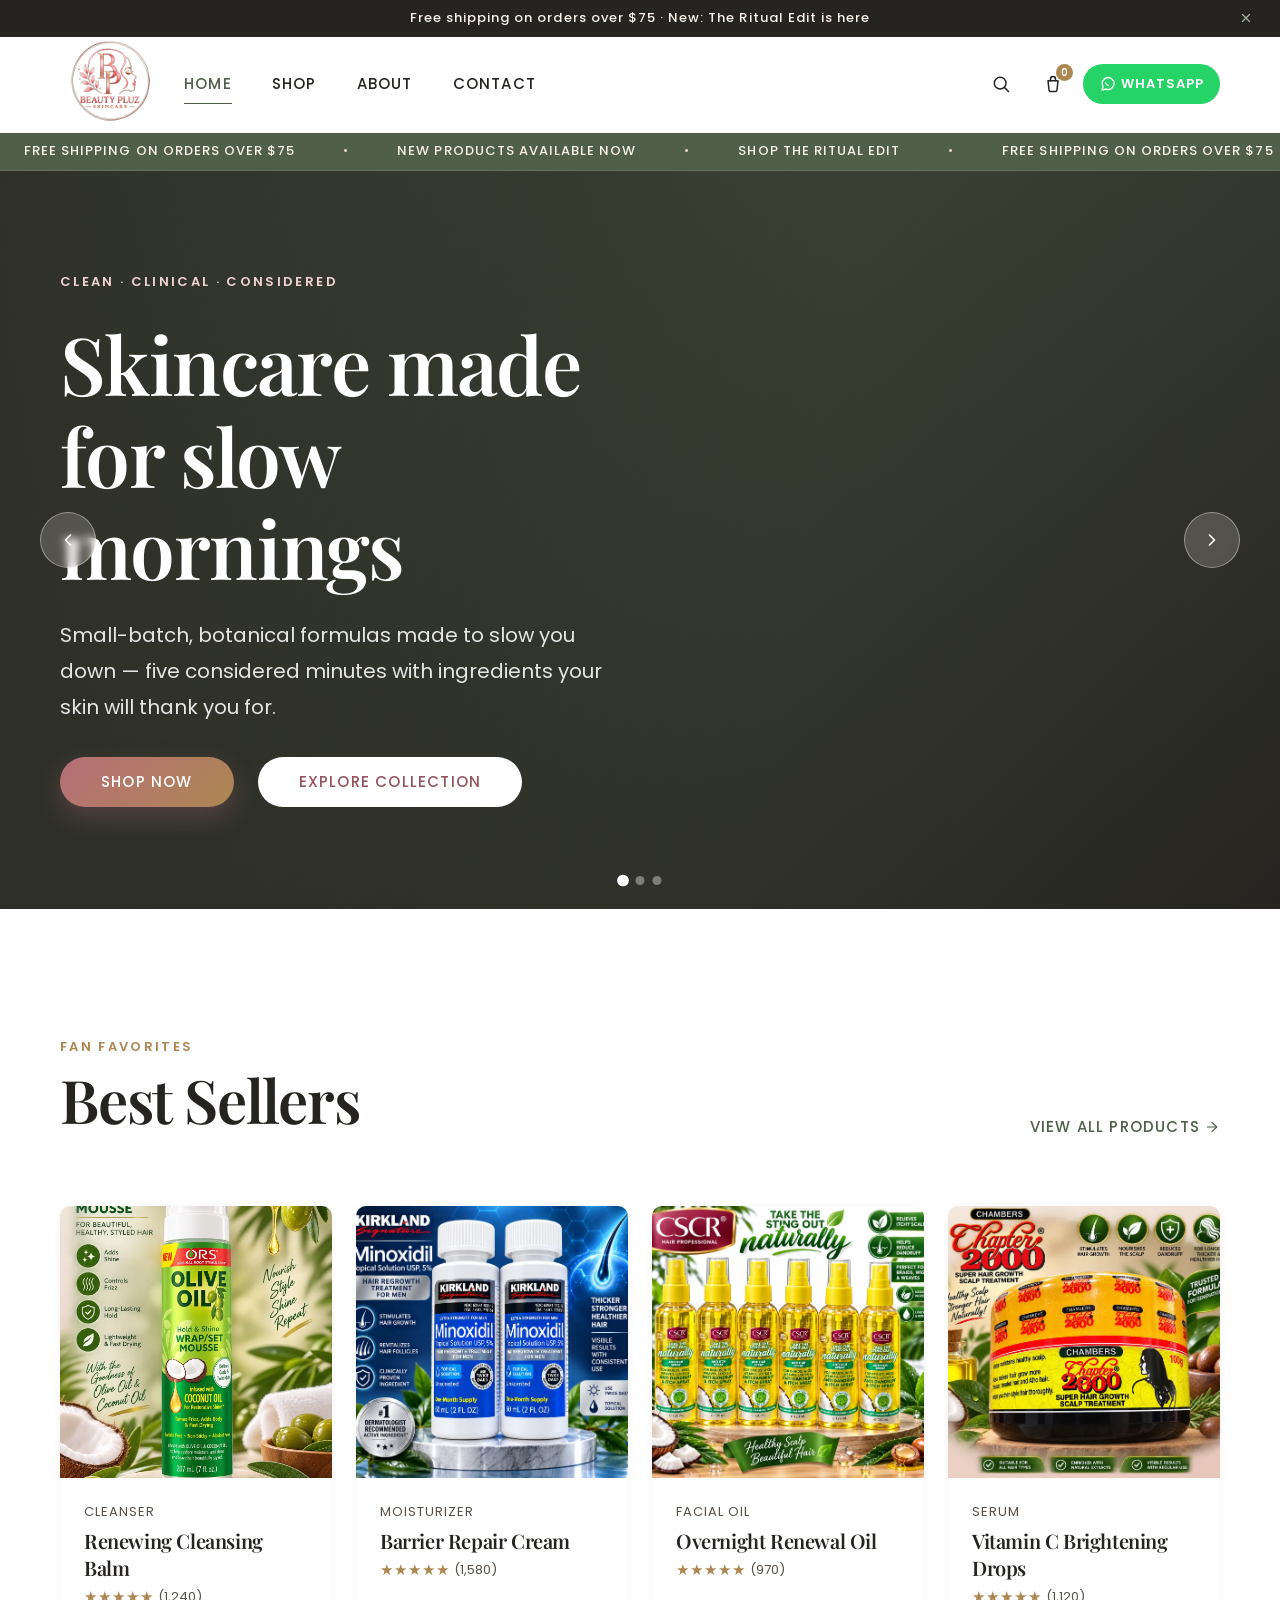
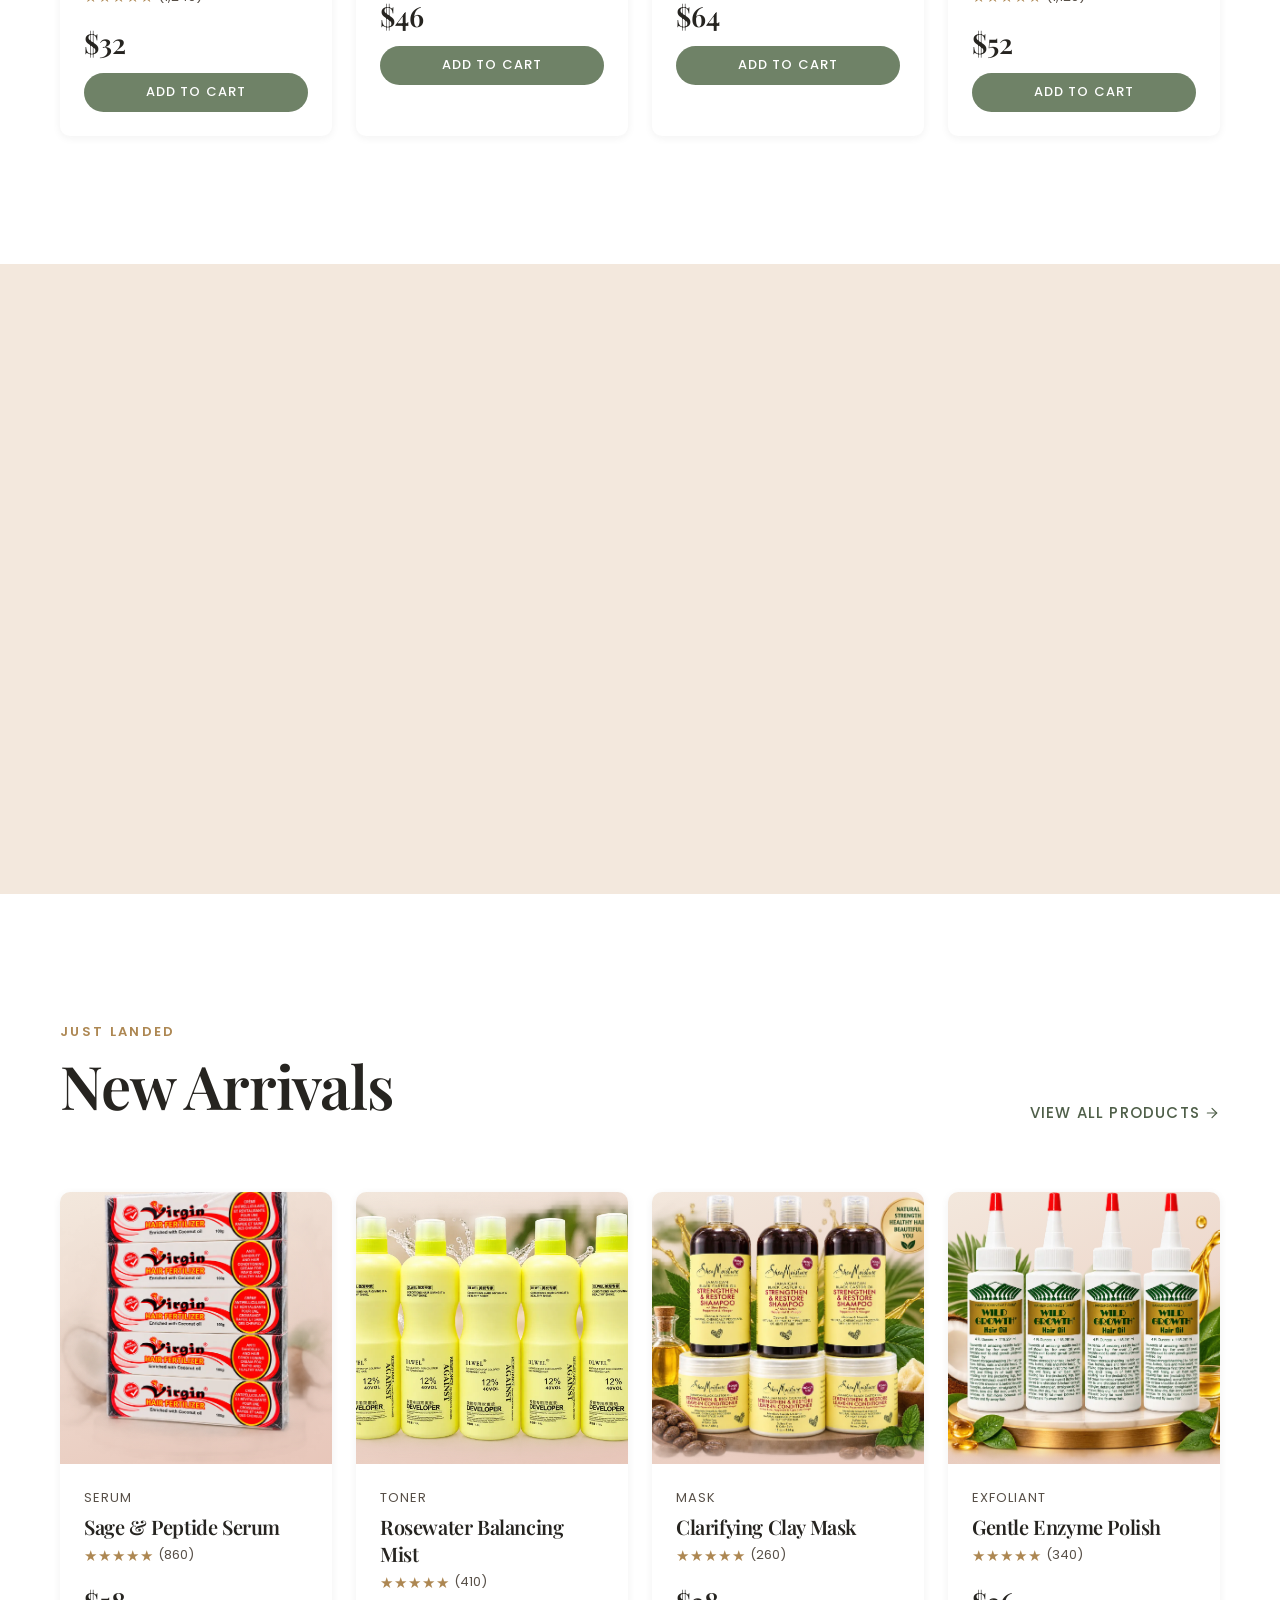
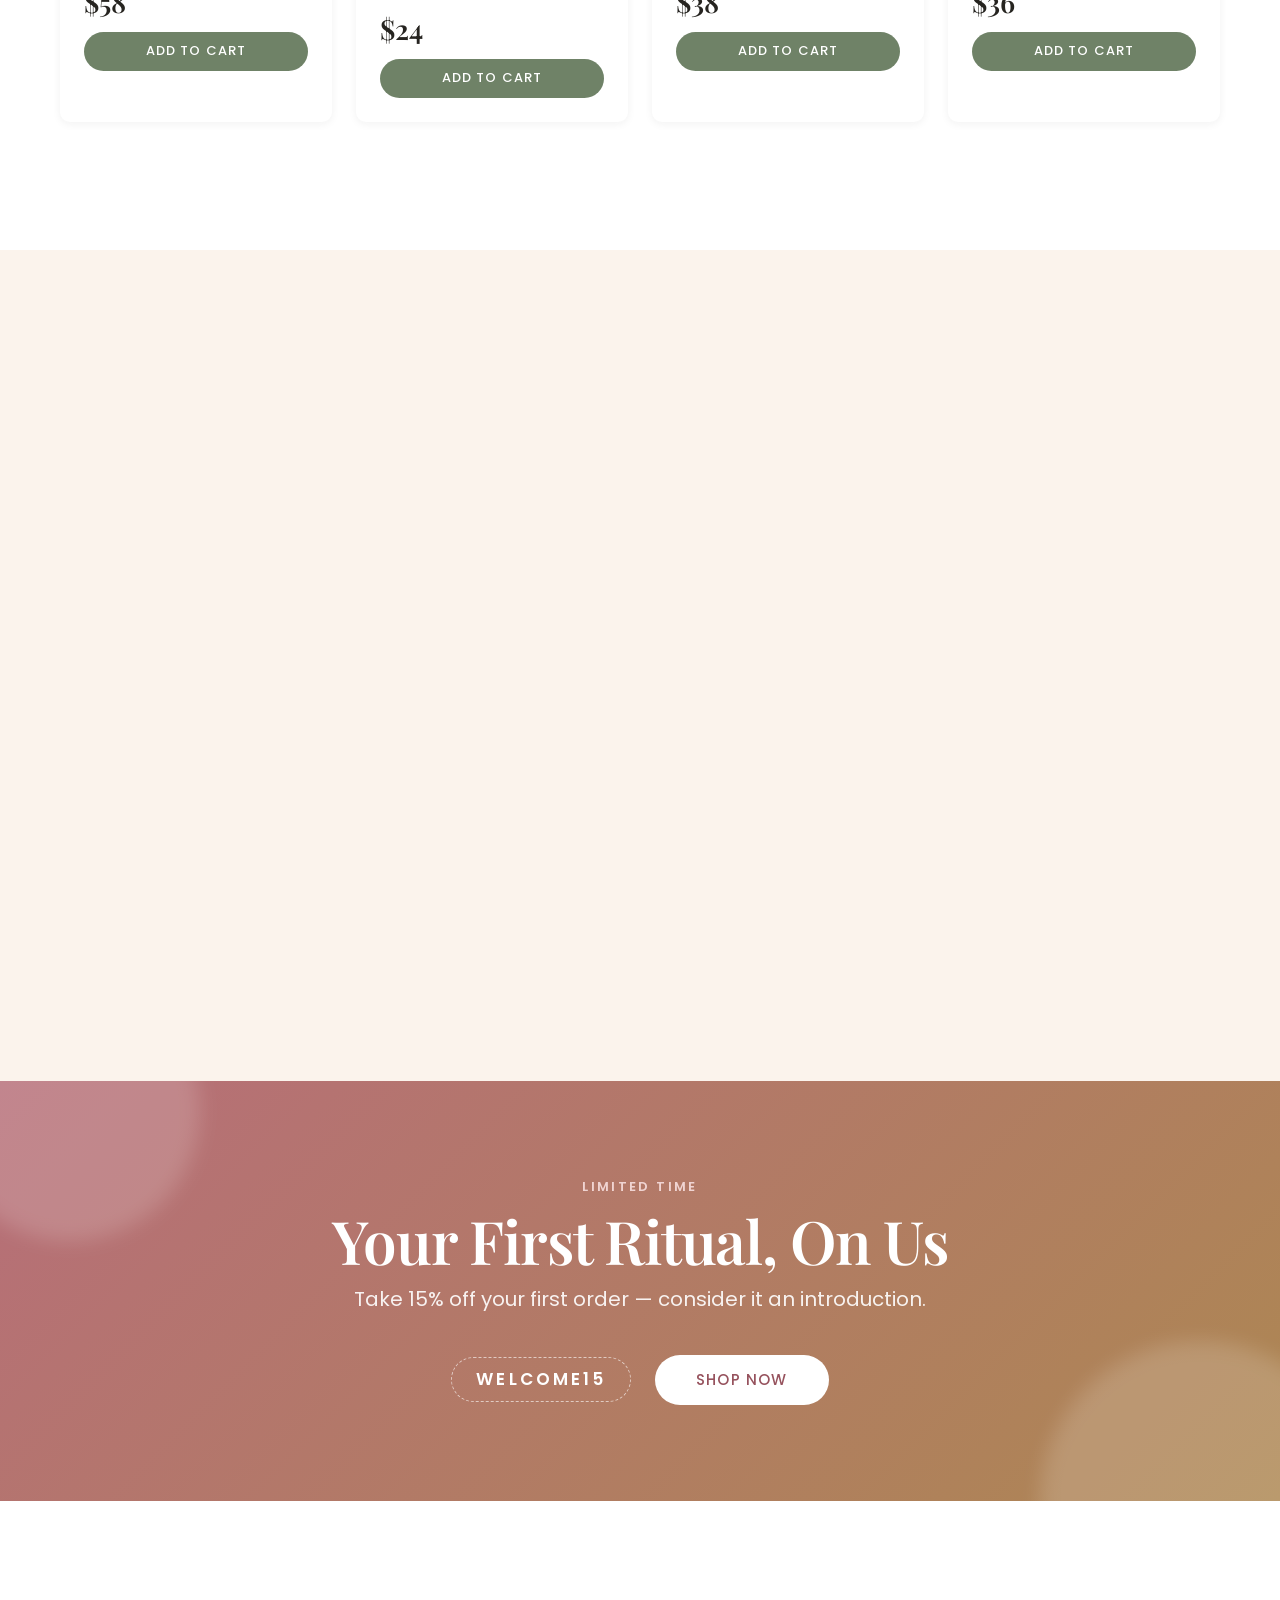
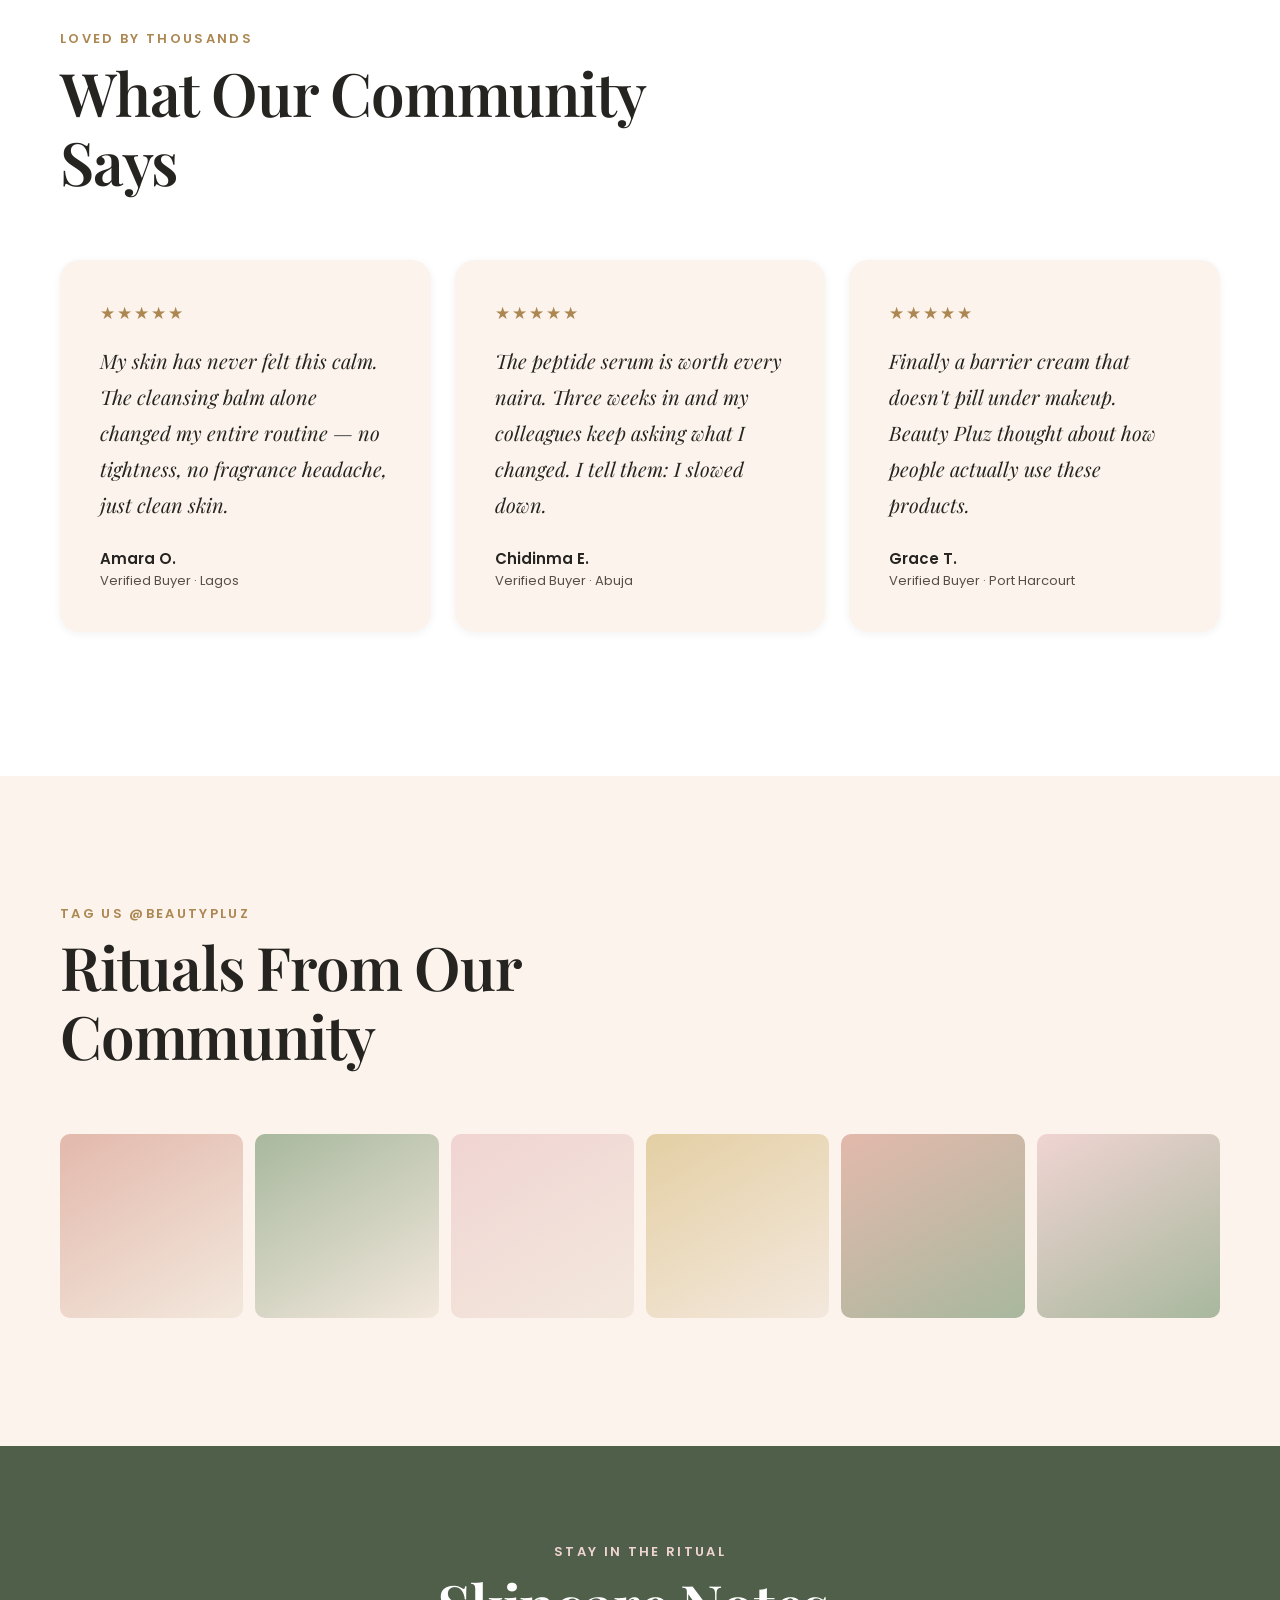
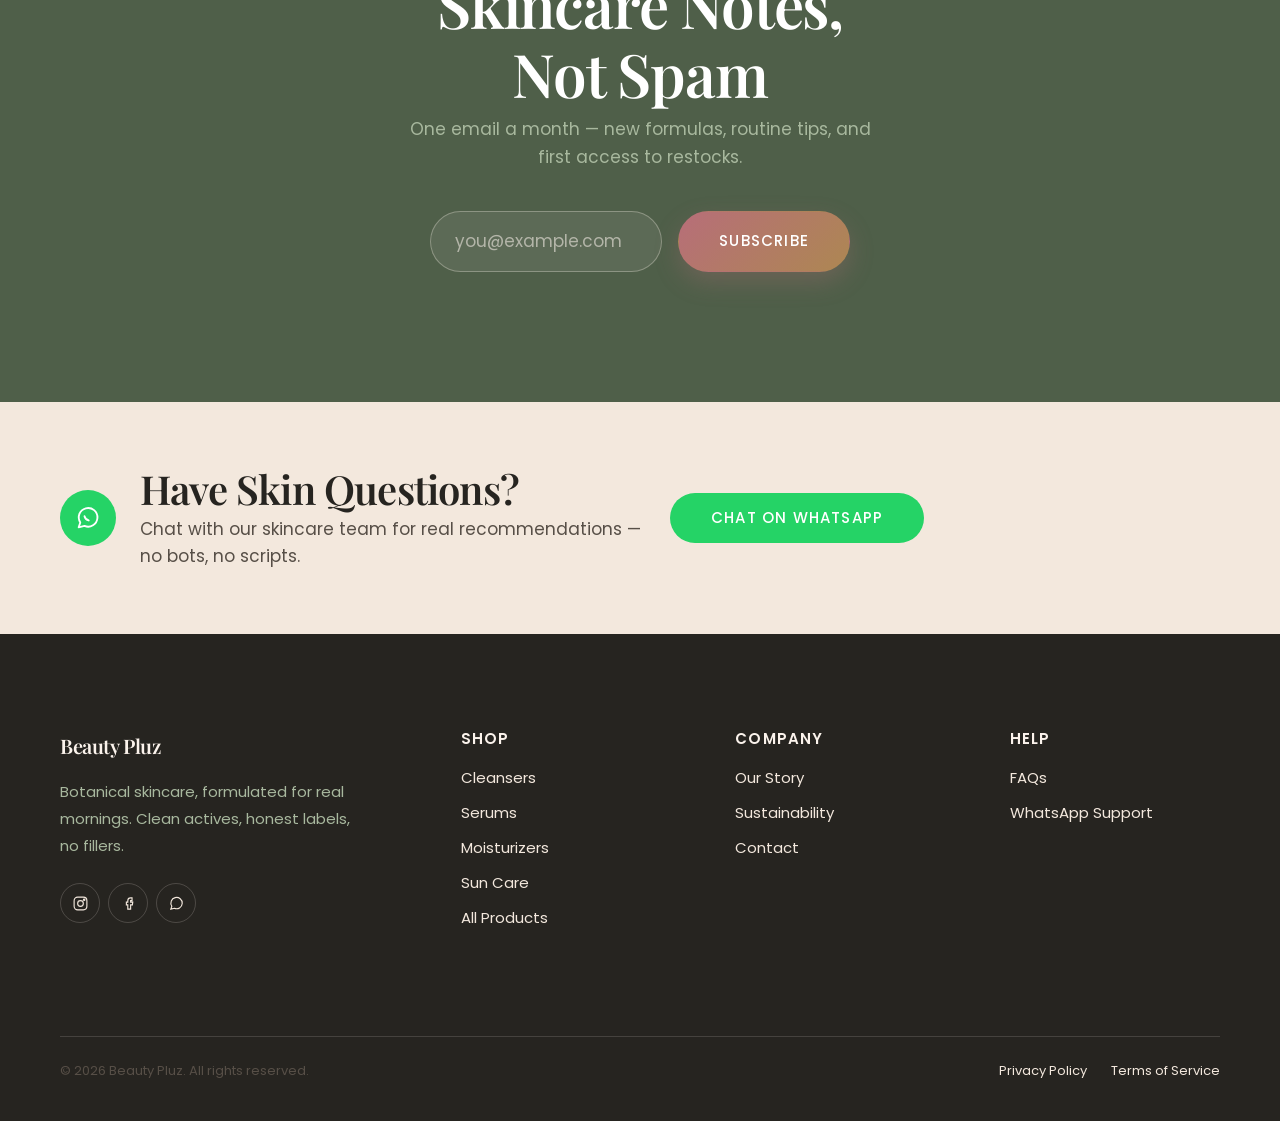
==== commit 88d0d7fd: "Add persistent product image management" ====
--- a/index.html
+++ b/index.html
@@ -12,7 +12,7 @@
   <link href="https://fonts.googleapis.com/css2?family=Playfair+Display:wght@400;500;600;700&family=Poppins:wght@300;400;500;600;700&display=swap" rel="stylesheet" />
 
   <!-- Stylesheets -->
-  <link rel="stylesheet" href="css/style.css?v=20260713" />
+  <link rel="stylesheet" href="css/style.css?v=20260918" />
   <link rel="stylesheet" href="css/responsive.css?v=20260713" />
   <link rel="stylesheet" href="css/animations.css?v=20260713" />
 </head>
@@ -724,8 +724,8 @@
 
   <script src="js/main.js?v=20260713" defer></script>
   <script src="js/menu.js?v=20260713" defer></script>
-  <script src="js/cart.js?v=20260713" defer></script>
-  <script src="js/products.js?v=20260713" defer></script>
+  <script src="js/cart.js?v=20260918" defer></script>
+  <script src="js/products.js?v=20260918" defer></script>
   <script src="js/promo-ticker.js?v=20260713" defer></script>
   <script src="js/hero-carousel.js?v=20260713" defer></script>
 </body>
--- a/css/style.css
+++ b/css/style.css
@@ -3435,3 +3435,35 @@
   background-color: var(--clr-white);
   transform: scale(1.3);
 }
+
+/* Product photography and image management */
+.product-card__image,
+.product-detail__image,
+.cart-row__media img {
+  display: block;
+  width: 100%;
+  height: 100%;
+  object-fit: cover;
+}
+.product-image-placeholder {
+  display: grid;
+  place-items: center;
+  color: var(--clr-sage-dark);
+  background: linear-gradient(160deg, var(--clr-ivory-deep) 0%, var(--clr-sage-light) 140%);
+}
+.product-image-placeholder svg { width: 40%; height: 40%; }
+.cart-row__media--photo { overflow: hidden; background: var(--clr-ivory-deep); }
+.product-detail { display: grid; grid-template-columns: minmax(0, 1fr) minmax(320px, .8fr); gap: clamp(2rem, 5vw, 5rem); align-items: start; }
+.product-detail__media { aspect-ratio: 1; overflow: hidden; background: var(--clr-ivory-deep); }
+.product-detail__content h1 { margin: .3rem 0 1rem; font-family: var(--ff-display); font-size: clamp(2rem, 4vw, 3.5rem); }
+.product-detail__price { font-size: 1.4rem; font-weight: 700; margin-bottom: 1.25rem; }
+.product-detail__description { line-height: 1.7; margin-bottom: 1.5rem; }
+.product-image-manager { margin-top: 2.5rem; padding-top: 1.5rem; border-top: 1px solid var(--clr-border); }
+.product-image-manager h2 { font-size: 1.1rem; margin-bottom: .5rem; }
+.product-image-manager p { color: var(--clr-text-muted); font-size: .9rem; line-height: 1.55; }
+.product-image-manager__remove { margin-left: .75rem; border: 0; background: none; color: var(--clr-text-muted); text-decoration: underline; cursor: pointer; }
+.product-image-manager__remove:disabled { cursor: not-allowed; opacity: .5; }
+.product-image-manager__status { min-height: 1.4em; margin-top: .8rem; }
+.product-detail__not-found { padding: 4rem 0; text-align: center; }
+@media (max-width: 720px) { .product-detail { grid-template-columns: 1fr; } }
+.product-card__detail-link { display: block; height: 100%; }
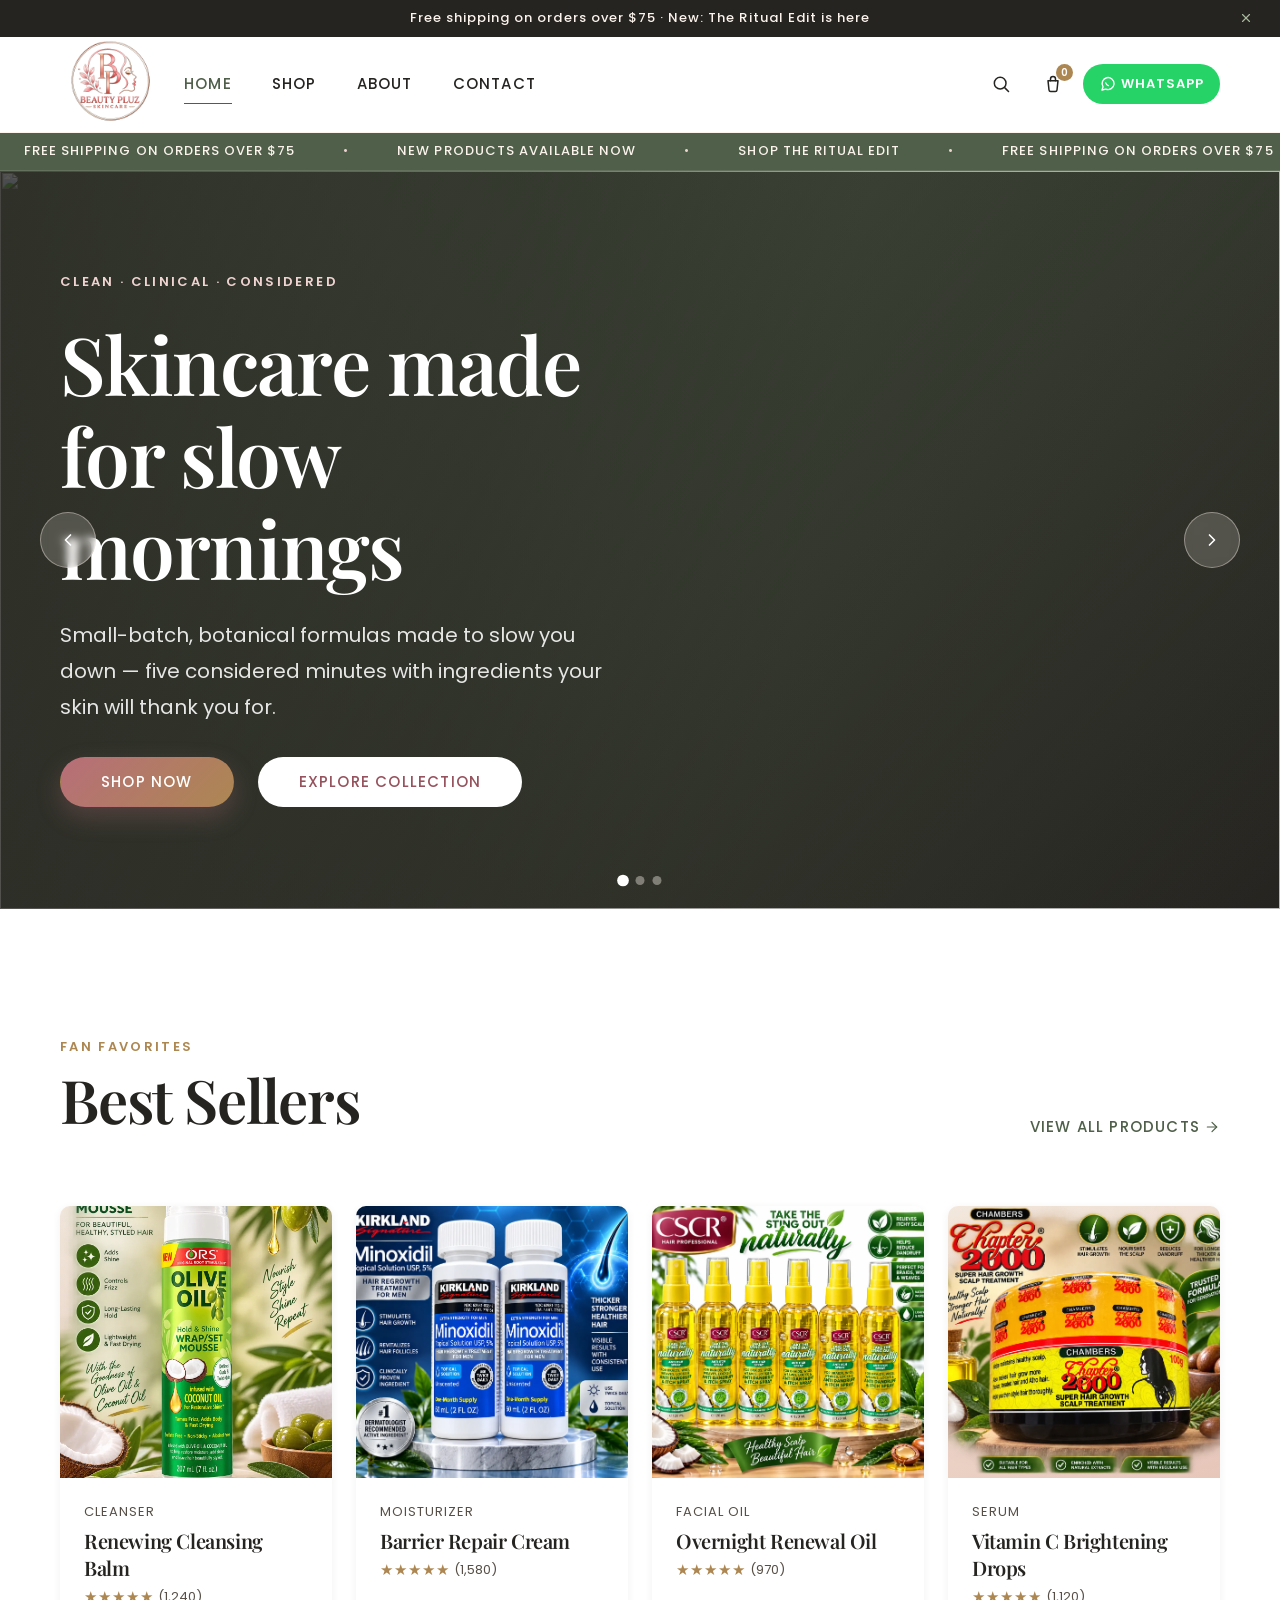
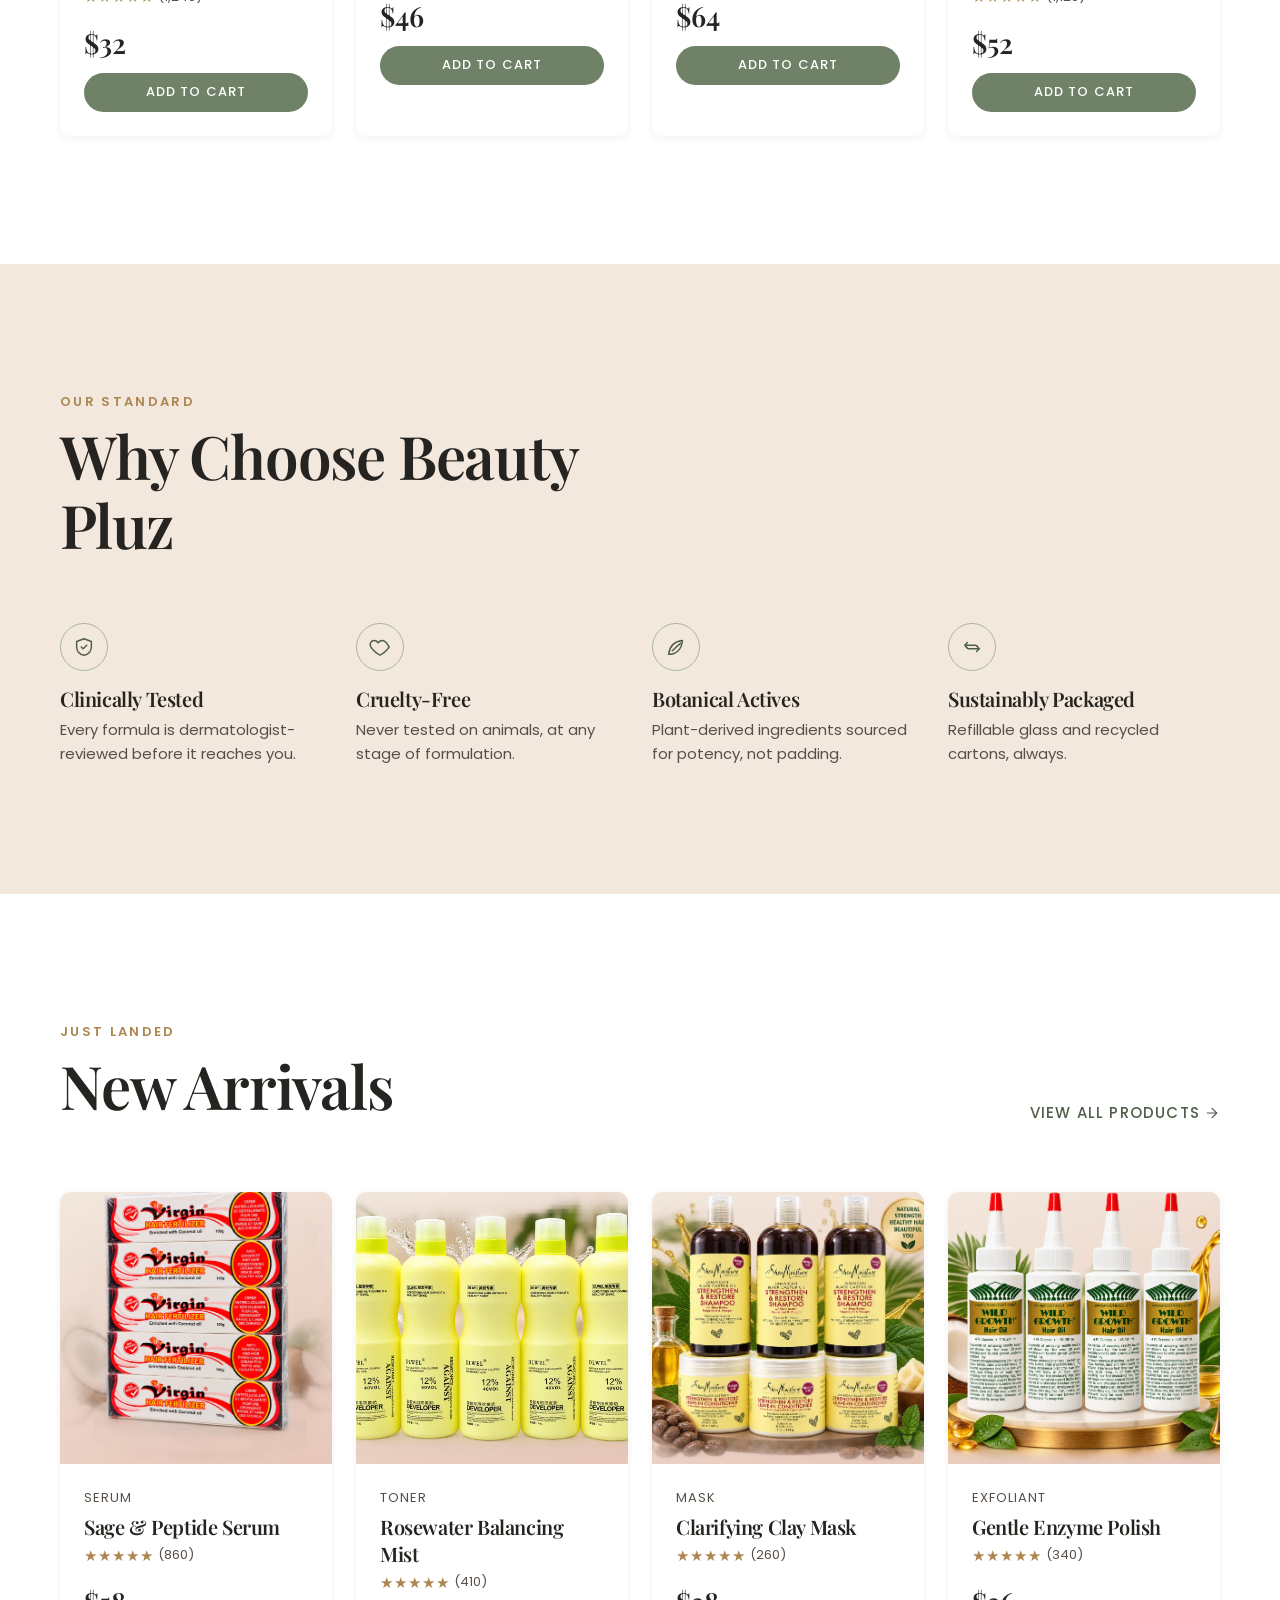
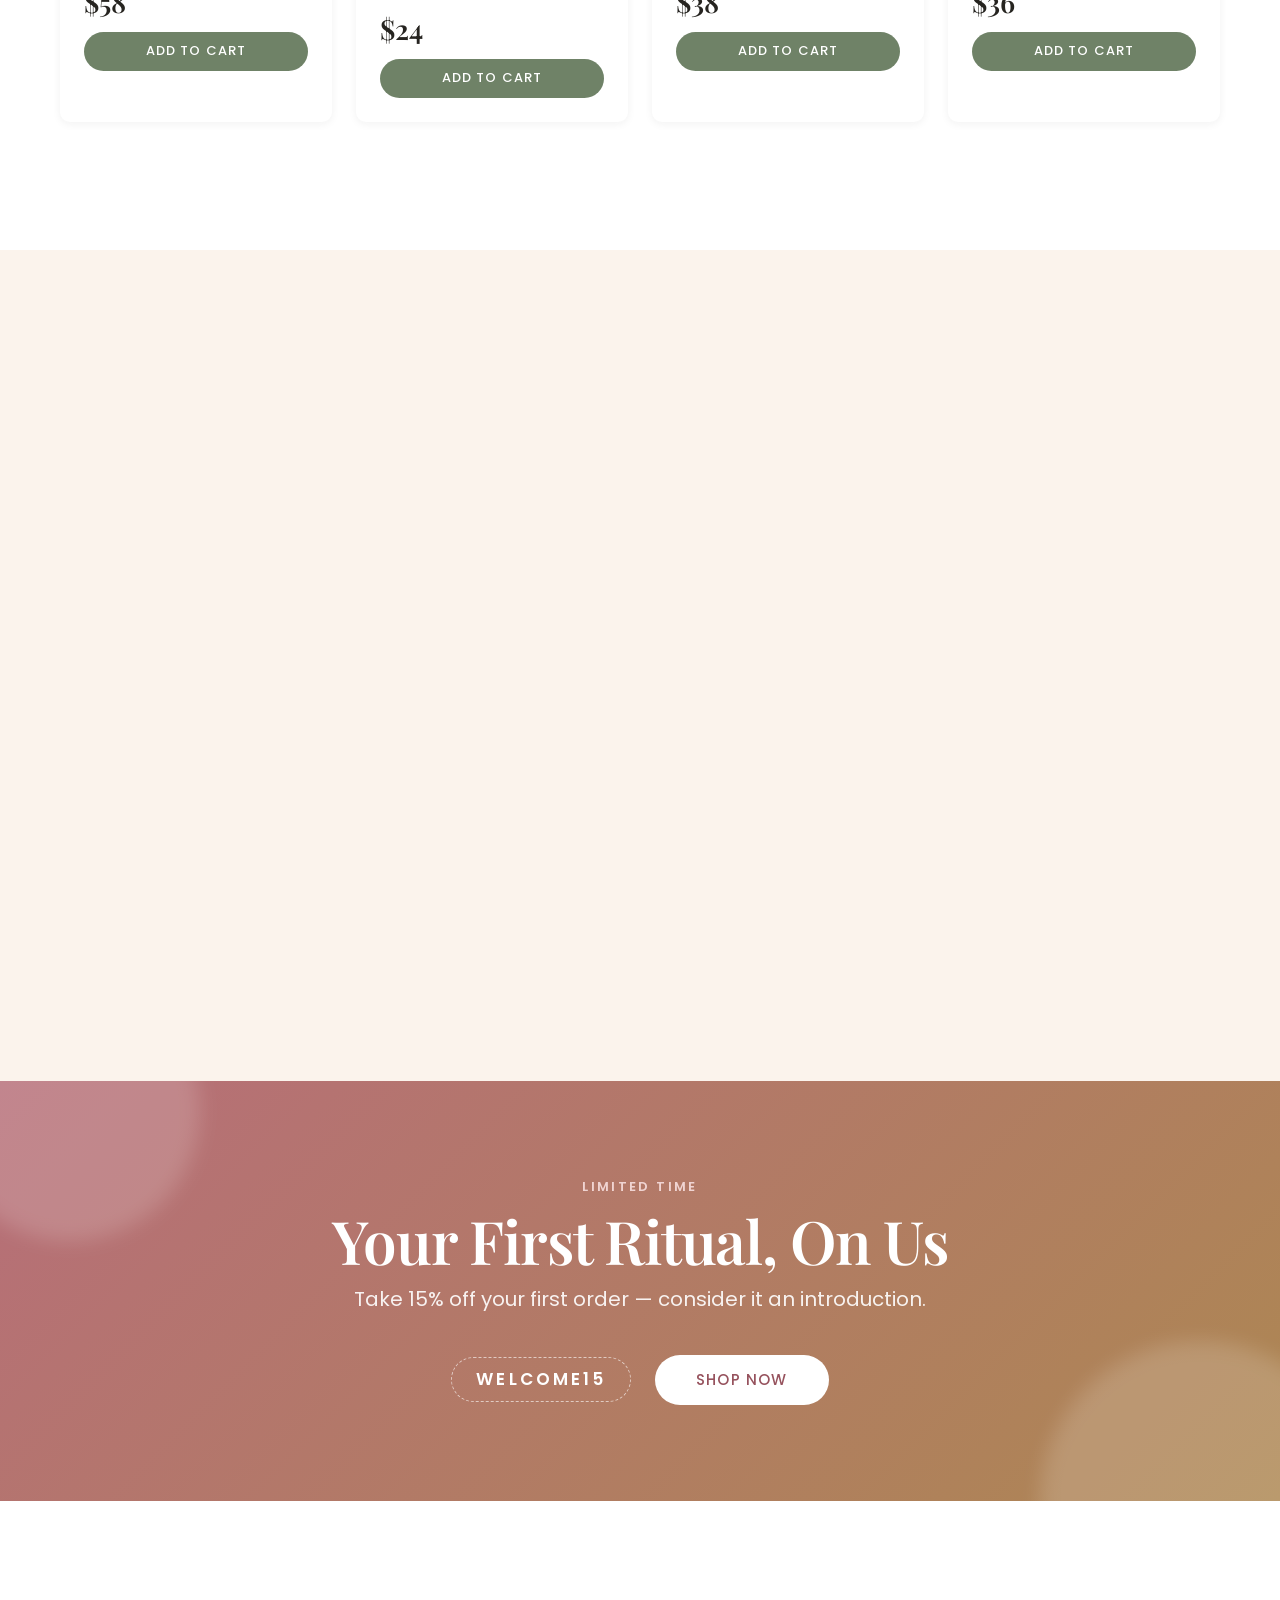
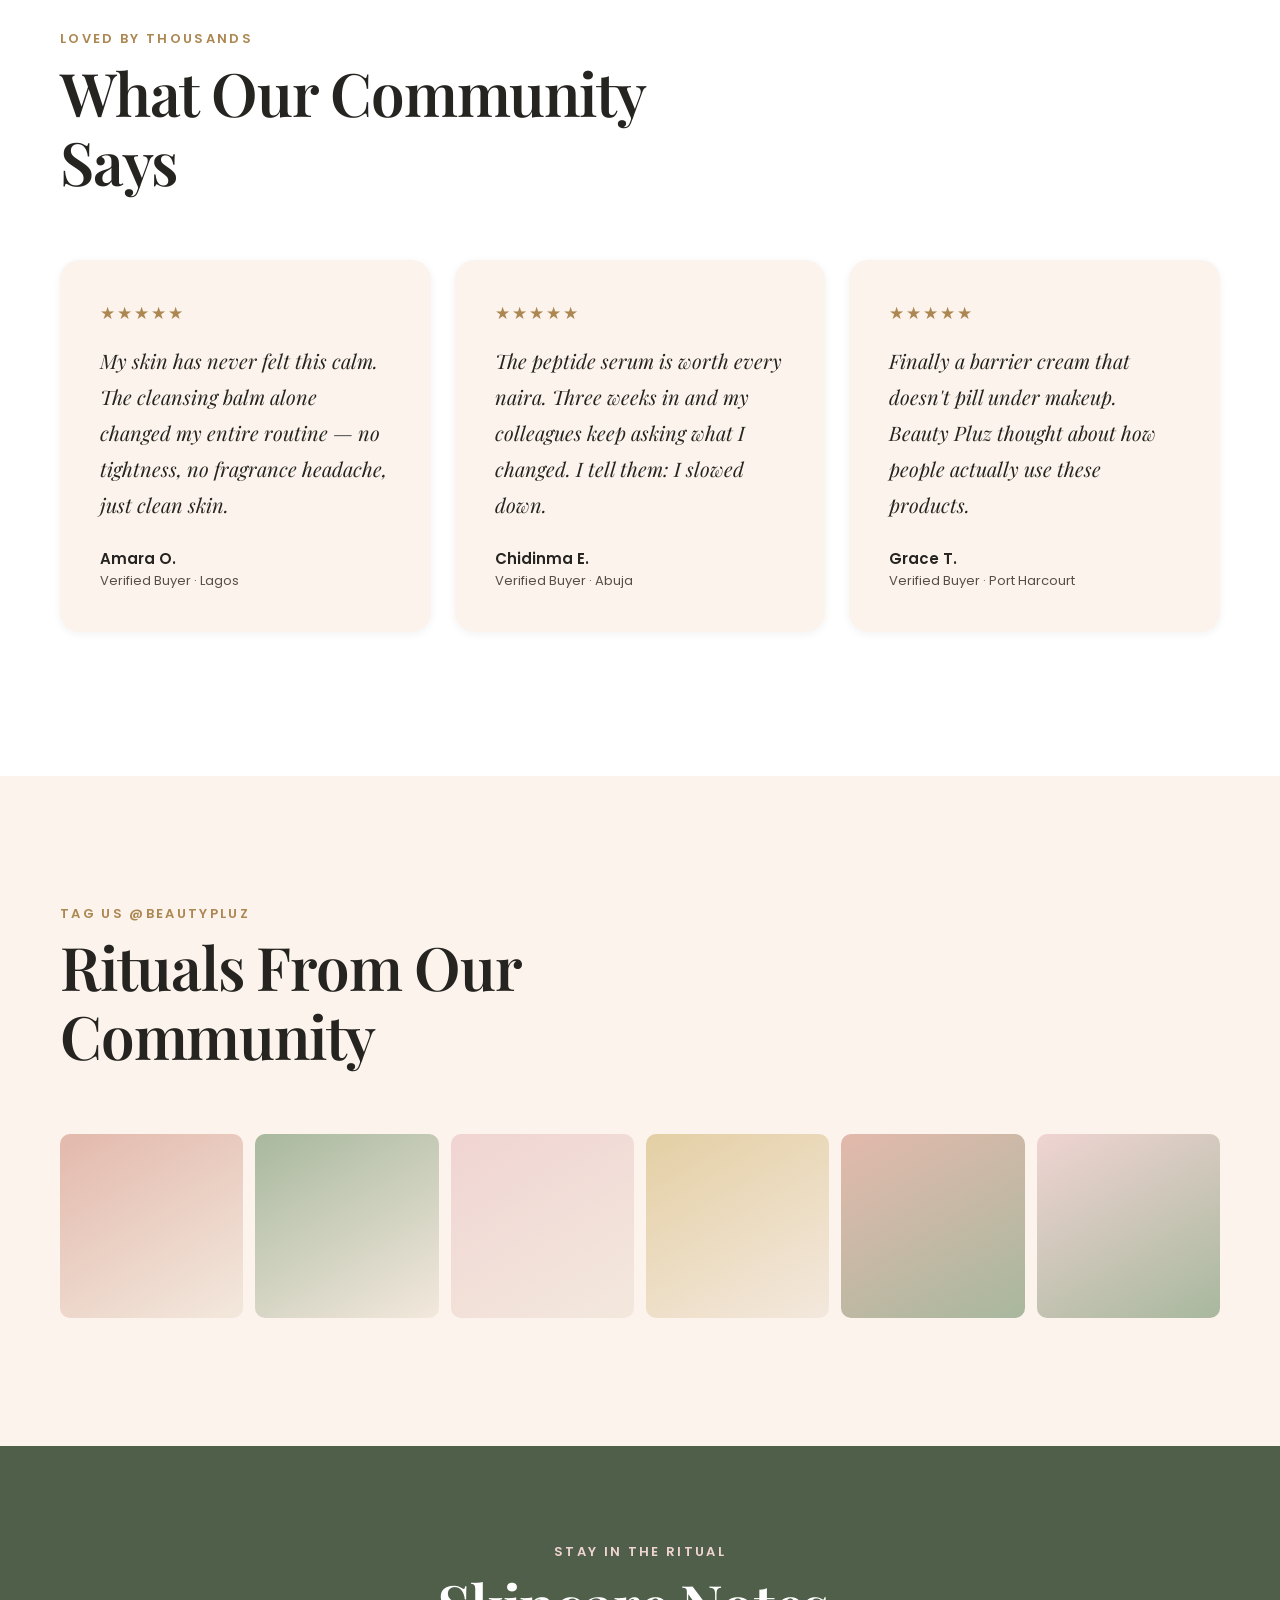
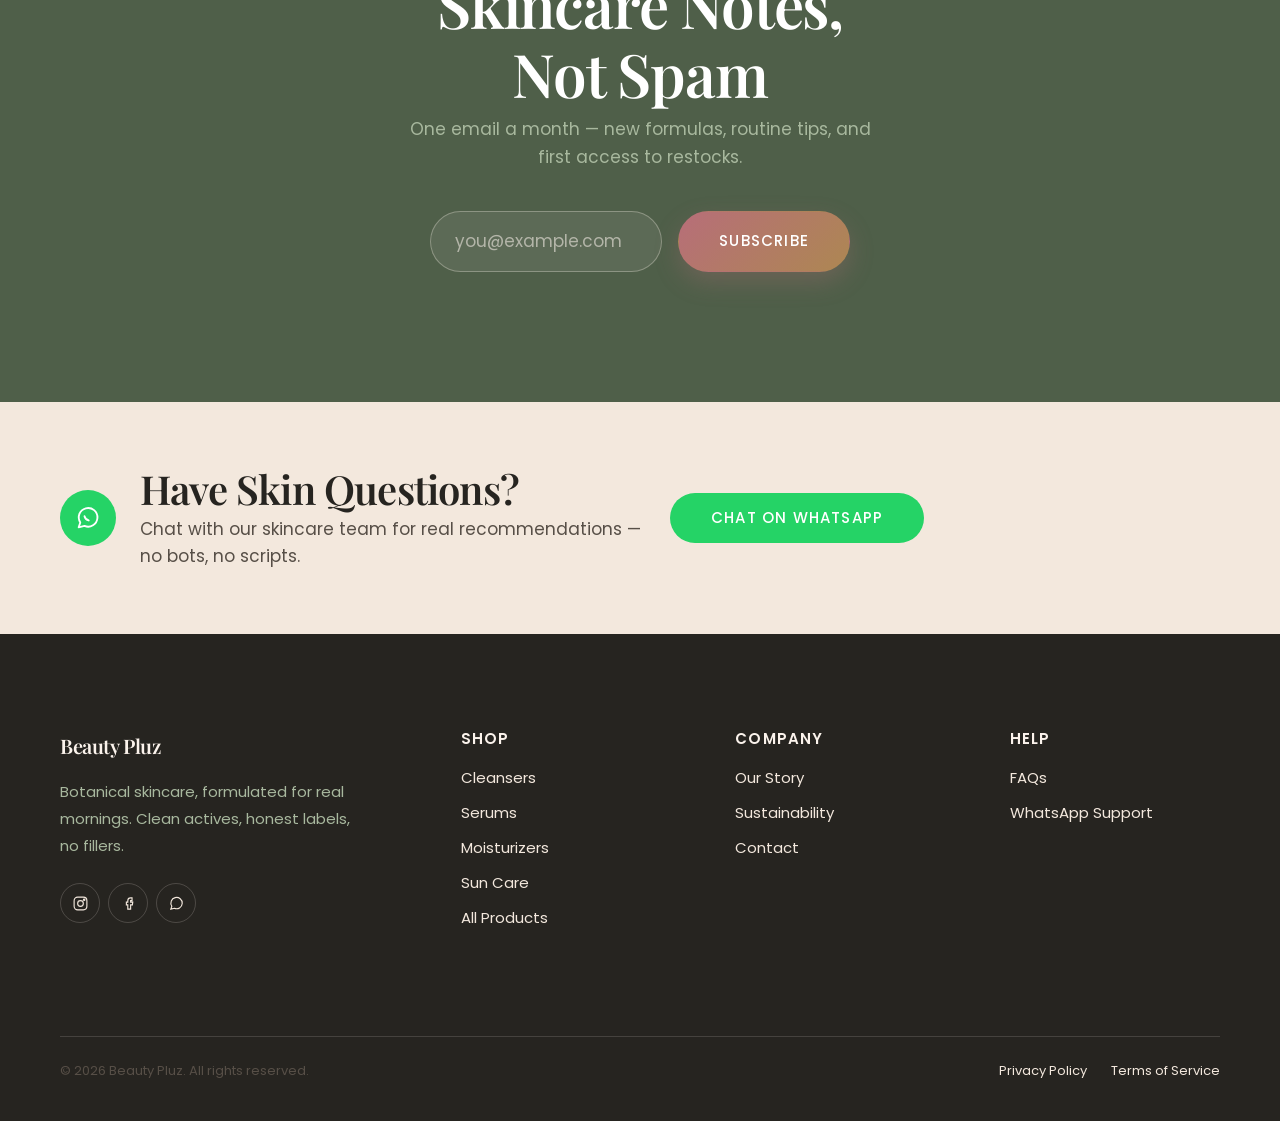
==== commit 59088756: "Use LFS for local hero carousel images" ====
--- a/index.html
+++ b/index.html
@@ -727,6 +727,6 @@
   <script src="js/cart.js?v=20260918" defer></script>
   <script src="js/products.js?v=20260918" defer></script>
   <script src="js/promo-ticker.js?v=20260713" defer></script>
-  <script src="js/hero-carousel.js?v=20260713" defer></script>
+  <script src="js/hero-carousel.js?v=20260918" defer></script>
 </body>
 </html>
--- a/css/style.css
+++ b/css/style.css
@@ -3291,9 +3291,18 @@
   position: absolute;
   inset: 0;
   z-index: 0;
-  background-size: cover;
-  background-position: center;
-  background-repeat: no-repeat;
+  overflow: hidden;
+}
+
+/* Local slide images remain proportional at every breakpoint. The image
+   fills the hero without distortion; each slide can set its own focal point
+   through image.position in js/hero-carousel.js. */
+.hero-carousel__image {
+  display: block;
+  width: 100%;
+  height: 100%;
+  object-fit: cover;
+  object-position: center;
 }
 
 .hero-carousel__scrim {
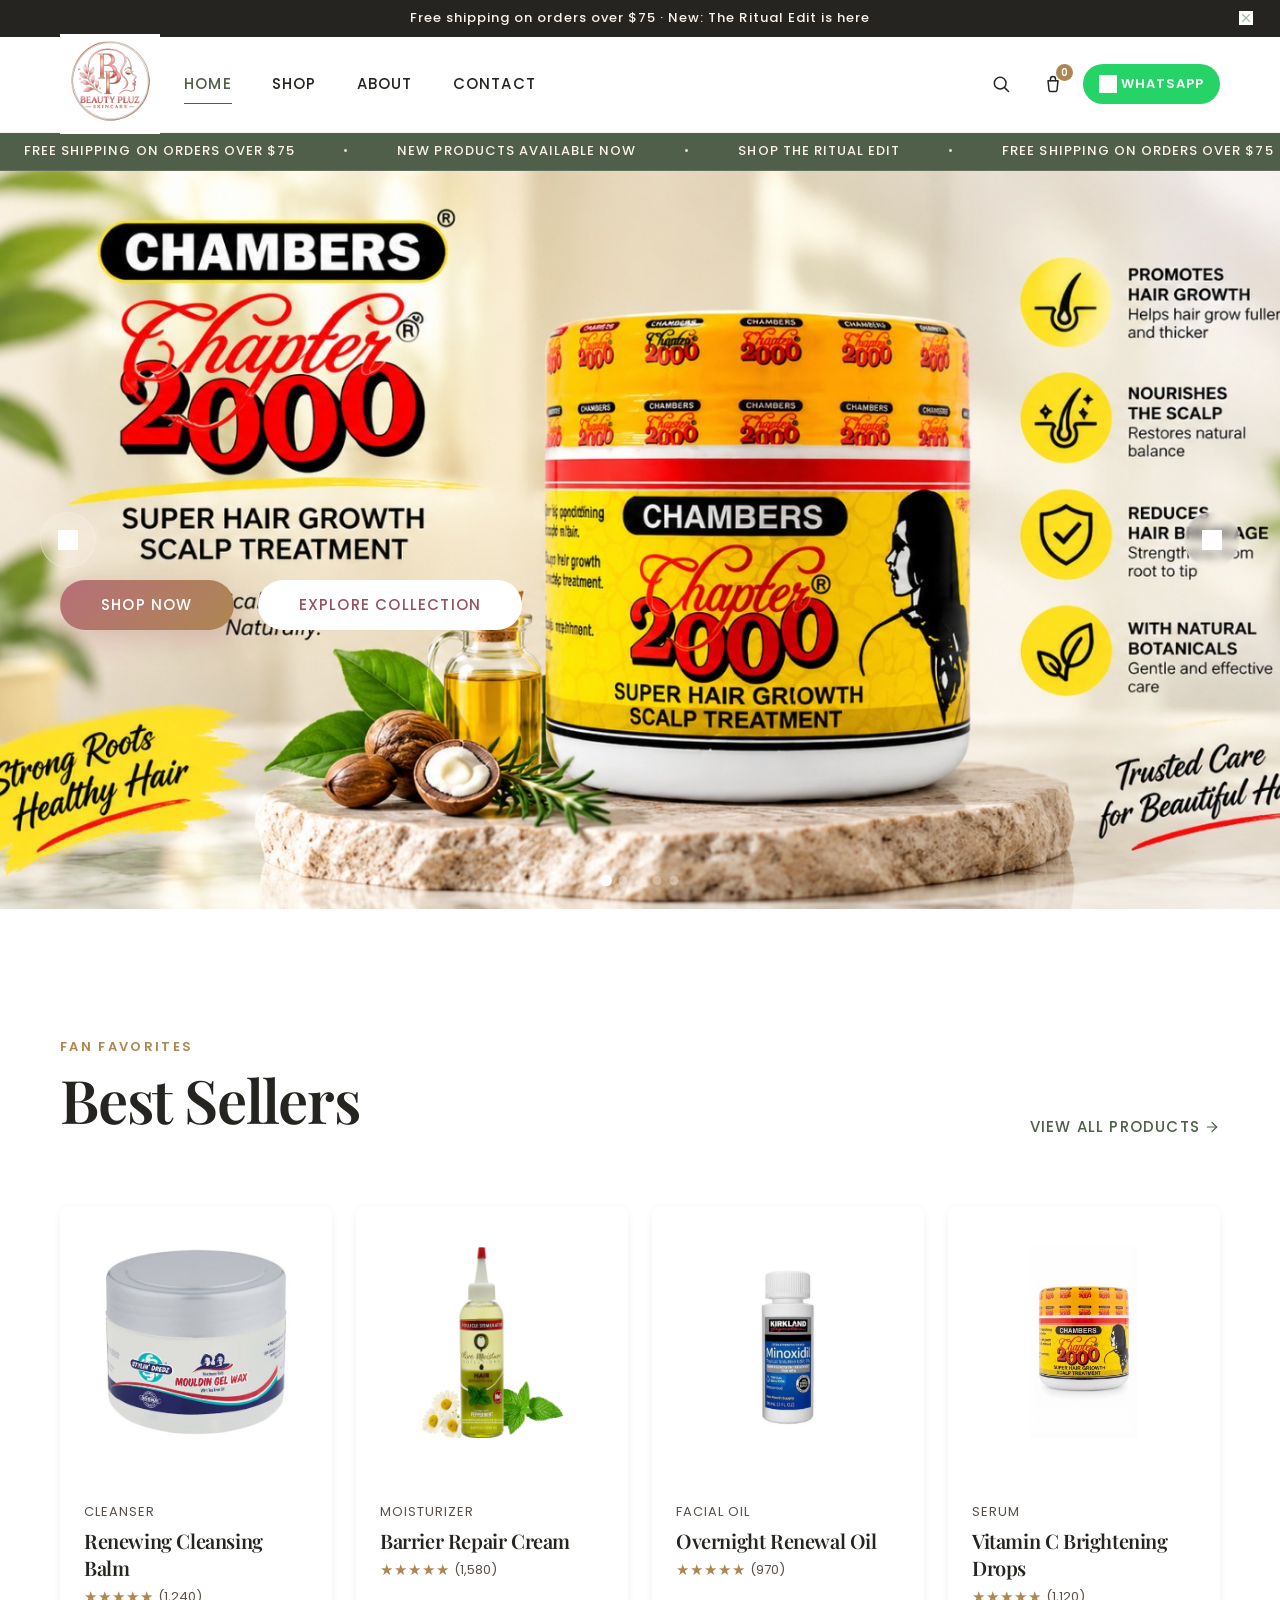
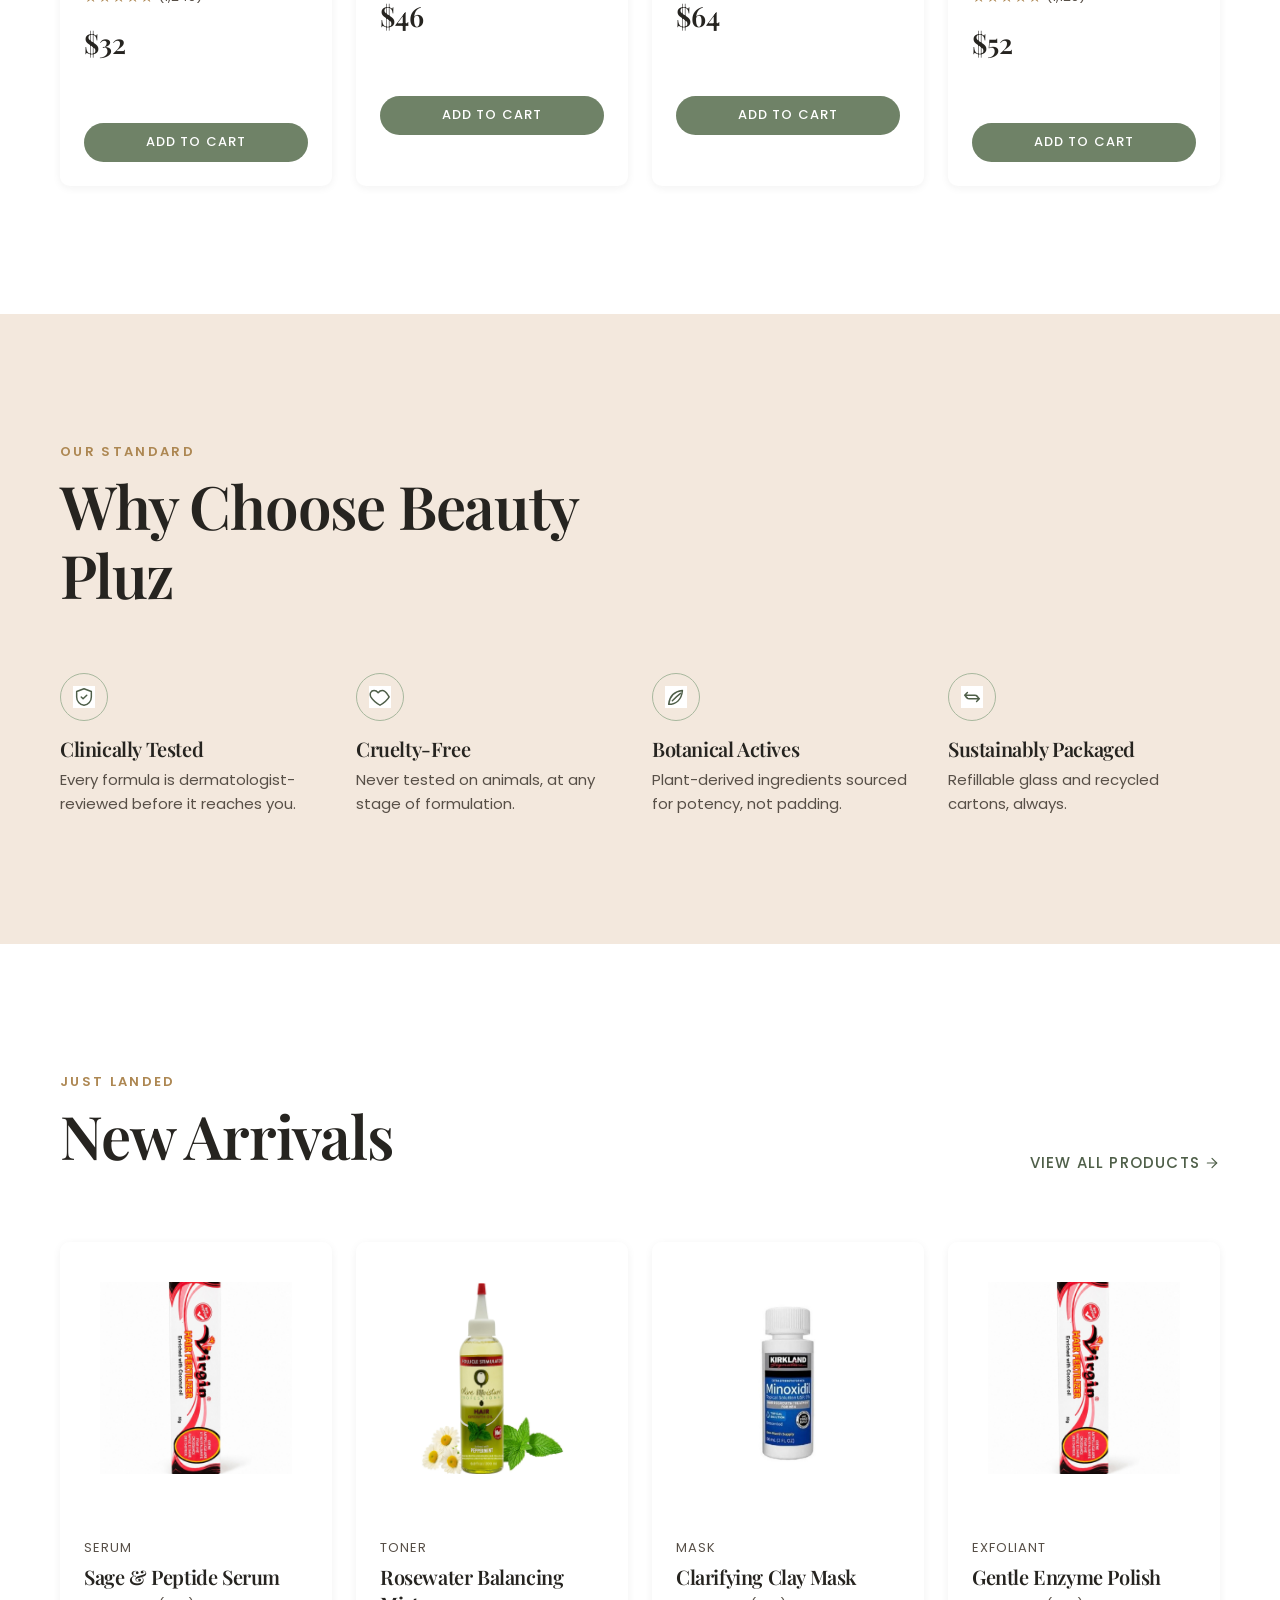
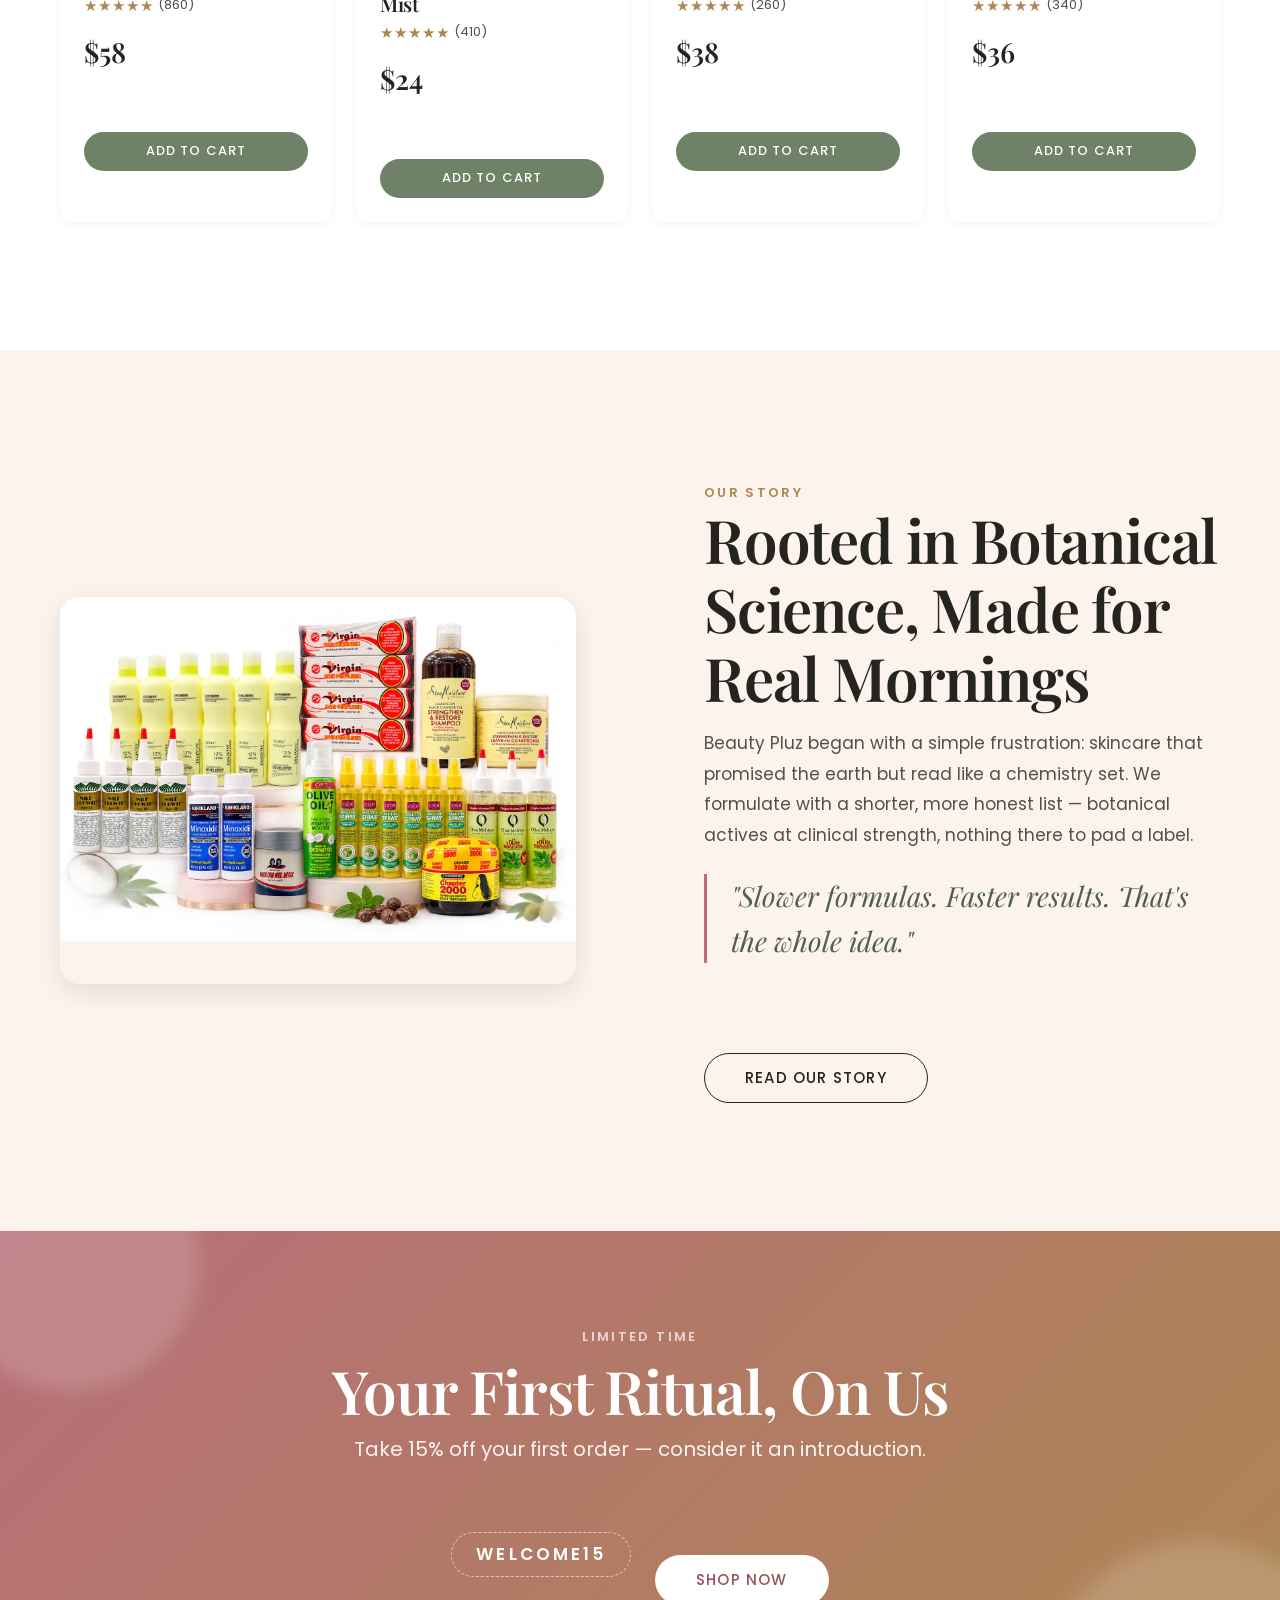
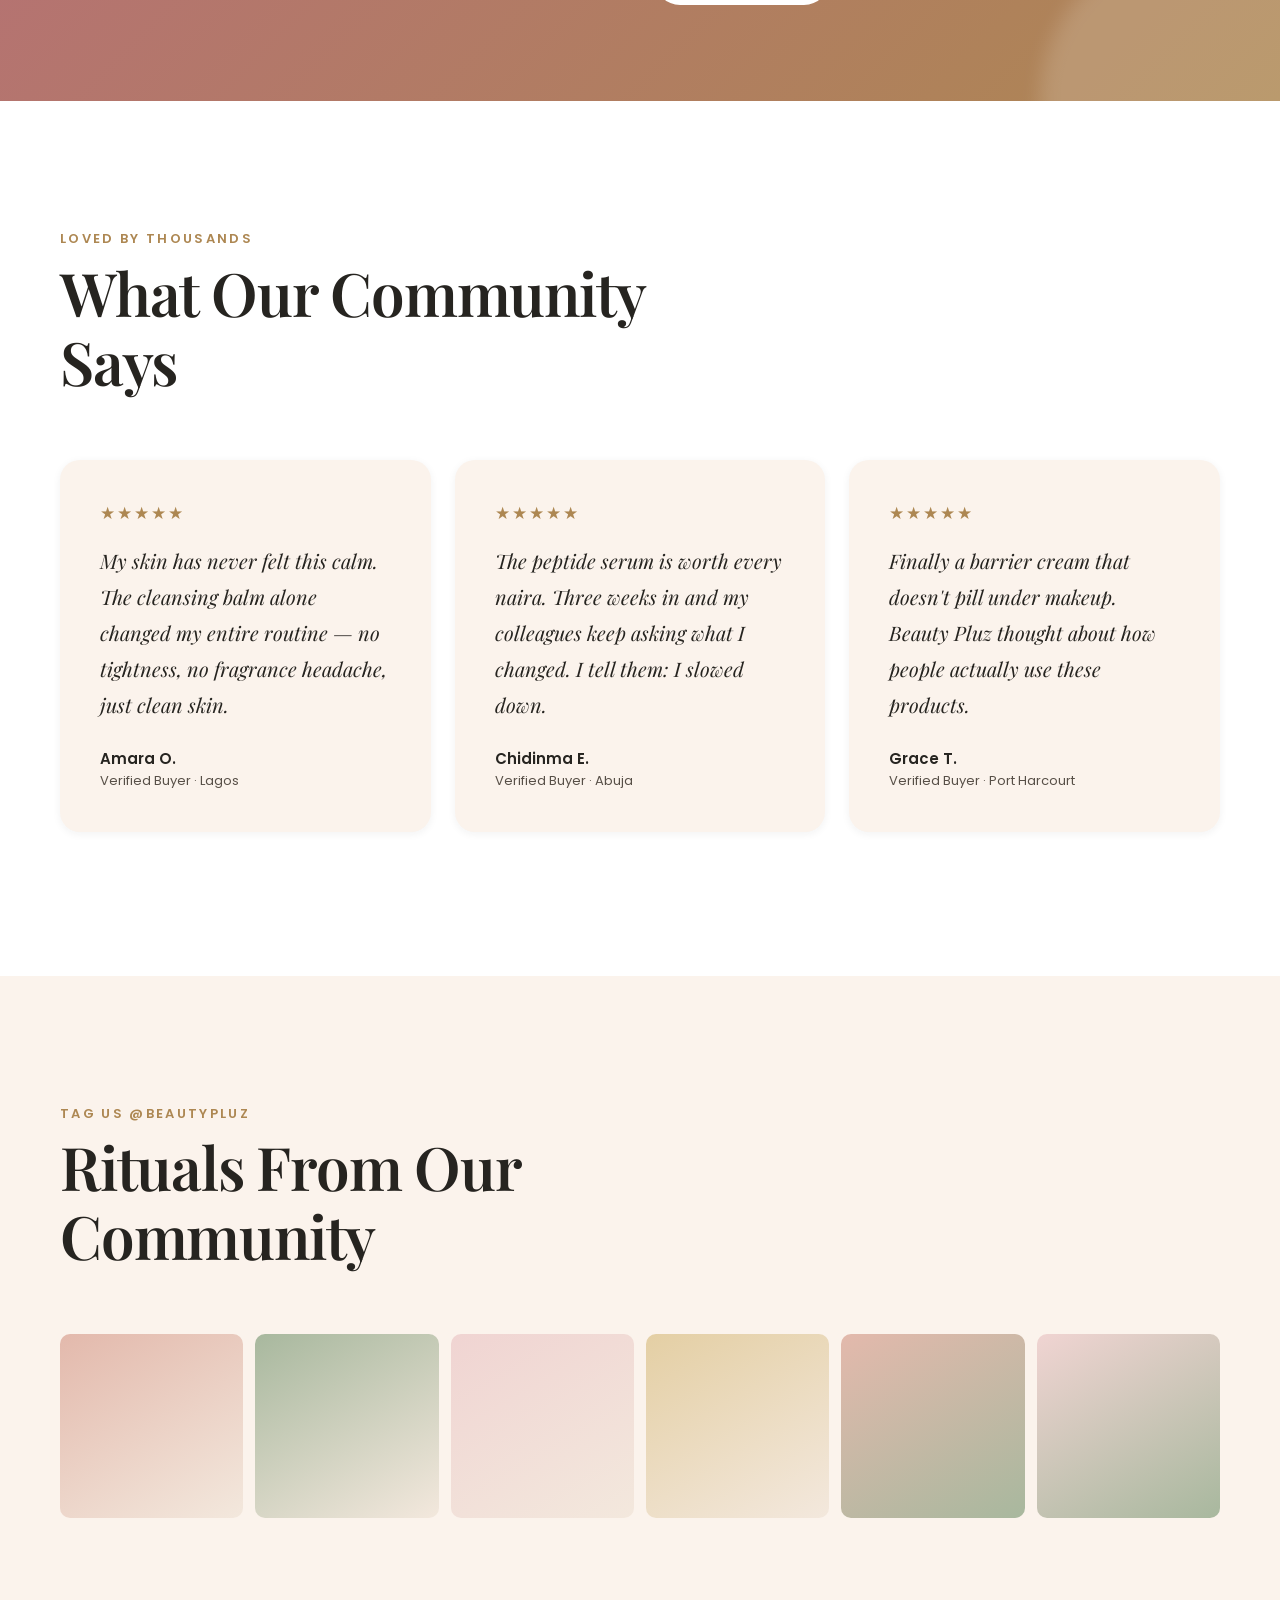
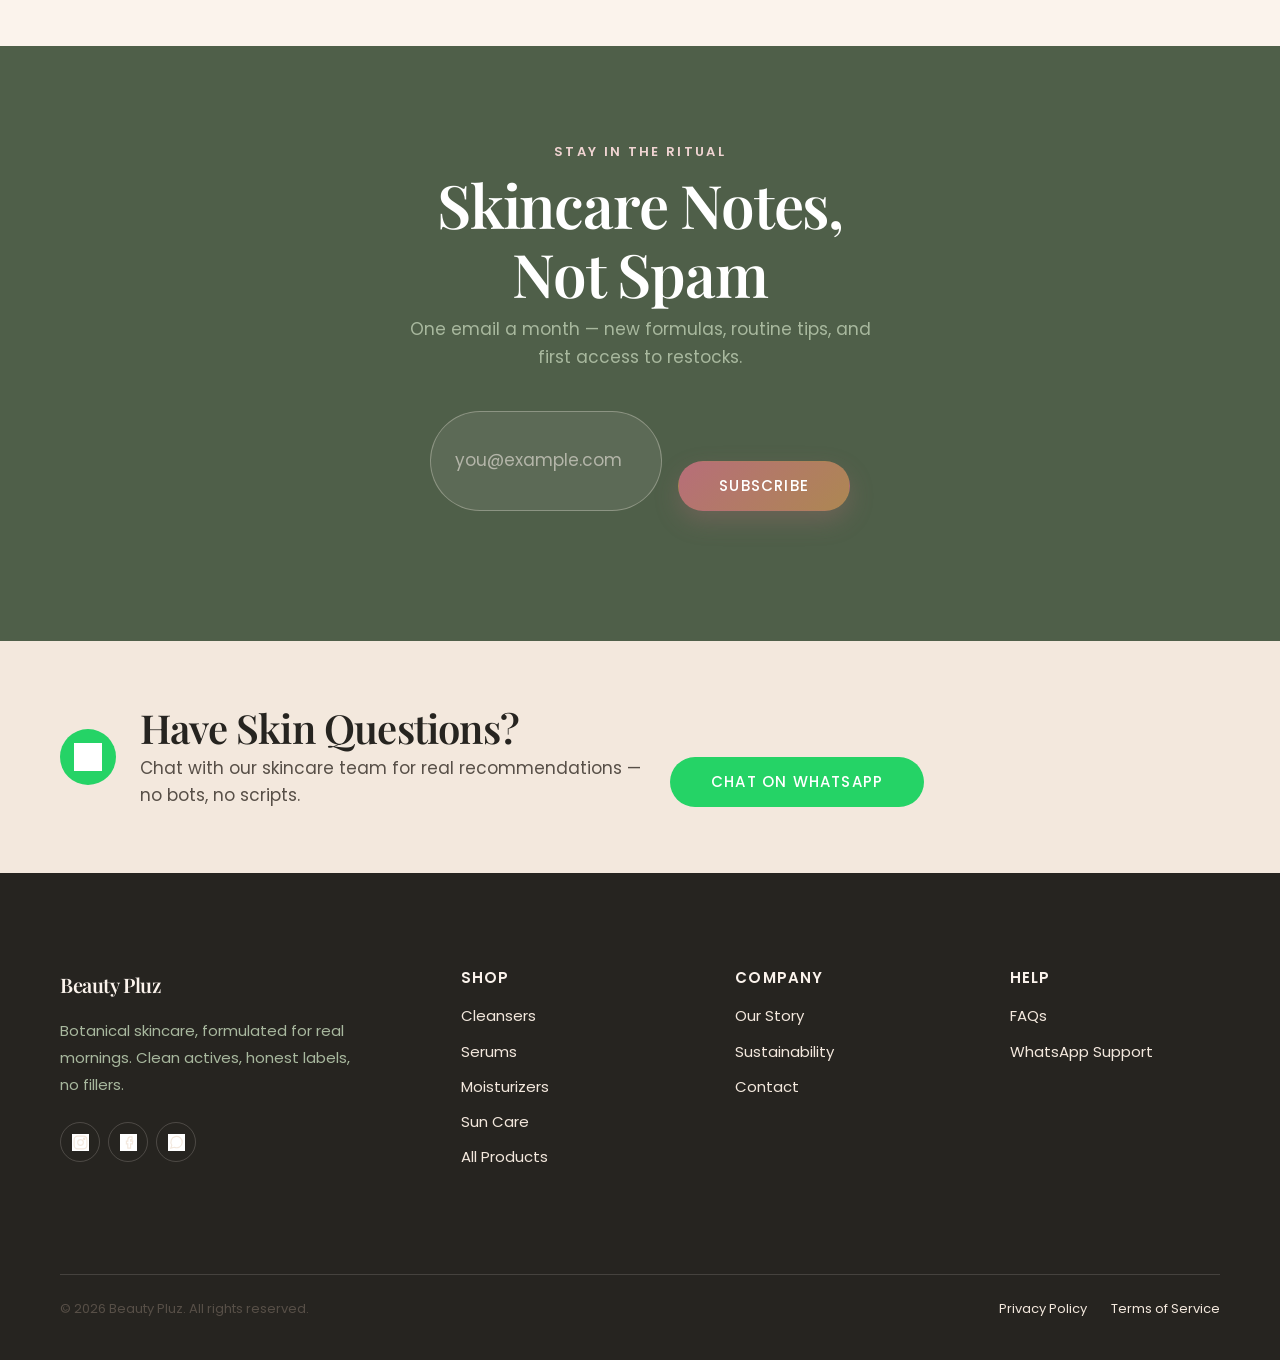
==== commit d631f44f: "website update" ====
--- a/index.html
+++ b/index.html
@@ -226,7 +226,7 @@
                   <path d="M9 5V3h6v2"></path>
                 </svg>
               </span> -->
-              <img src="images/products/skincare-product-5.webp" alt="">
+              <img src="images/products/skincare-product-9.jpeg" alt="">
             </div>
             <div class="product-card__body">
               <p class="product-card__category">Cleanser</p>
--- a/css/style.css
+++ b/css/style.css
@@ -149,6 +149,7 @@
 video {
   display: block;
   max-width: 100%;
+  background-color: white;
 }
 
 ul,
@@ -352,6 +353,7 @@
     color var(--duration-base) var(--ease-out),
     border-color var(--duration-base) var(--ease-out),
     transform var(--duration-fast) var(--ease-out);
+    margin-top: 50px;
 }
 
 .btn:active {
@@ -1426,7 +1428,7 @@
   display: flex;
   align-items: center;
   justify-content: center;
-  background: linear-gradient(160deg, var(--clr-ivory-deep) 0%, var(--clr-blush) 140%);
+  background: white;
 }
 
 .product-card__image--serum { background: linear-gradient(160deg, var(--clr-ivory-deep) 0%, var(--clr-rose-gold-light) 140%); }
@@ -3309,19 +3311,19 @@
   position: absolute;
   inset: 0;
   z-index: 1;
-  background: linear-gradient(
+  /* background: linear-gradient(
     100deg,
     rgba(38, 36, 32, 0.78) 0%,
     rgba(38, 36, 32, 0.5) 38%,
     rgba(38, 36, 32, 0.18) 62%,
     rgba(38, 36, 32, 0.05) 100%
-  );
+  ); */
 }
 
 /* Right-aligned slides put their text panel on the opposite side, so
    the scrim must mirror too — otherwise the text would sit over the
    gradient's transparent end instead of its dark, high-contrast end. */
-.hero-carousel__slide--align-right .hero-carousel__scrim {
+/* .hero-carousel__slide--align-right .hero-carousel__scrim {
   background: linear-gradient(
     260deg,
     rgba(38, 36, 32, 0.78) 0%,
@@ -3329,7 +3331,7 @@
     rgba(38, 36, 32, 0.18) 62%,
     rgba(38, 36, 32, 0.05) 100%
   );
-}
+} */
 
 .hero-carousel__content {
   position: relative;
@@ -3452,7 +3454,8 @@
   display: block;
   width: 100%;
   height: 100%;
-  object-fit: cover;
+  object-fit:cover;
+  padding: 40px;
 }
 .product-image-placeholder {
   display: grid;
